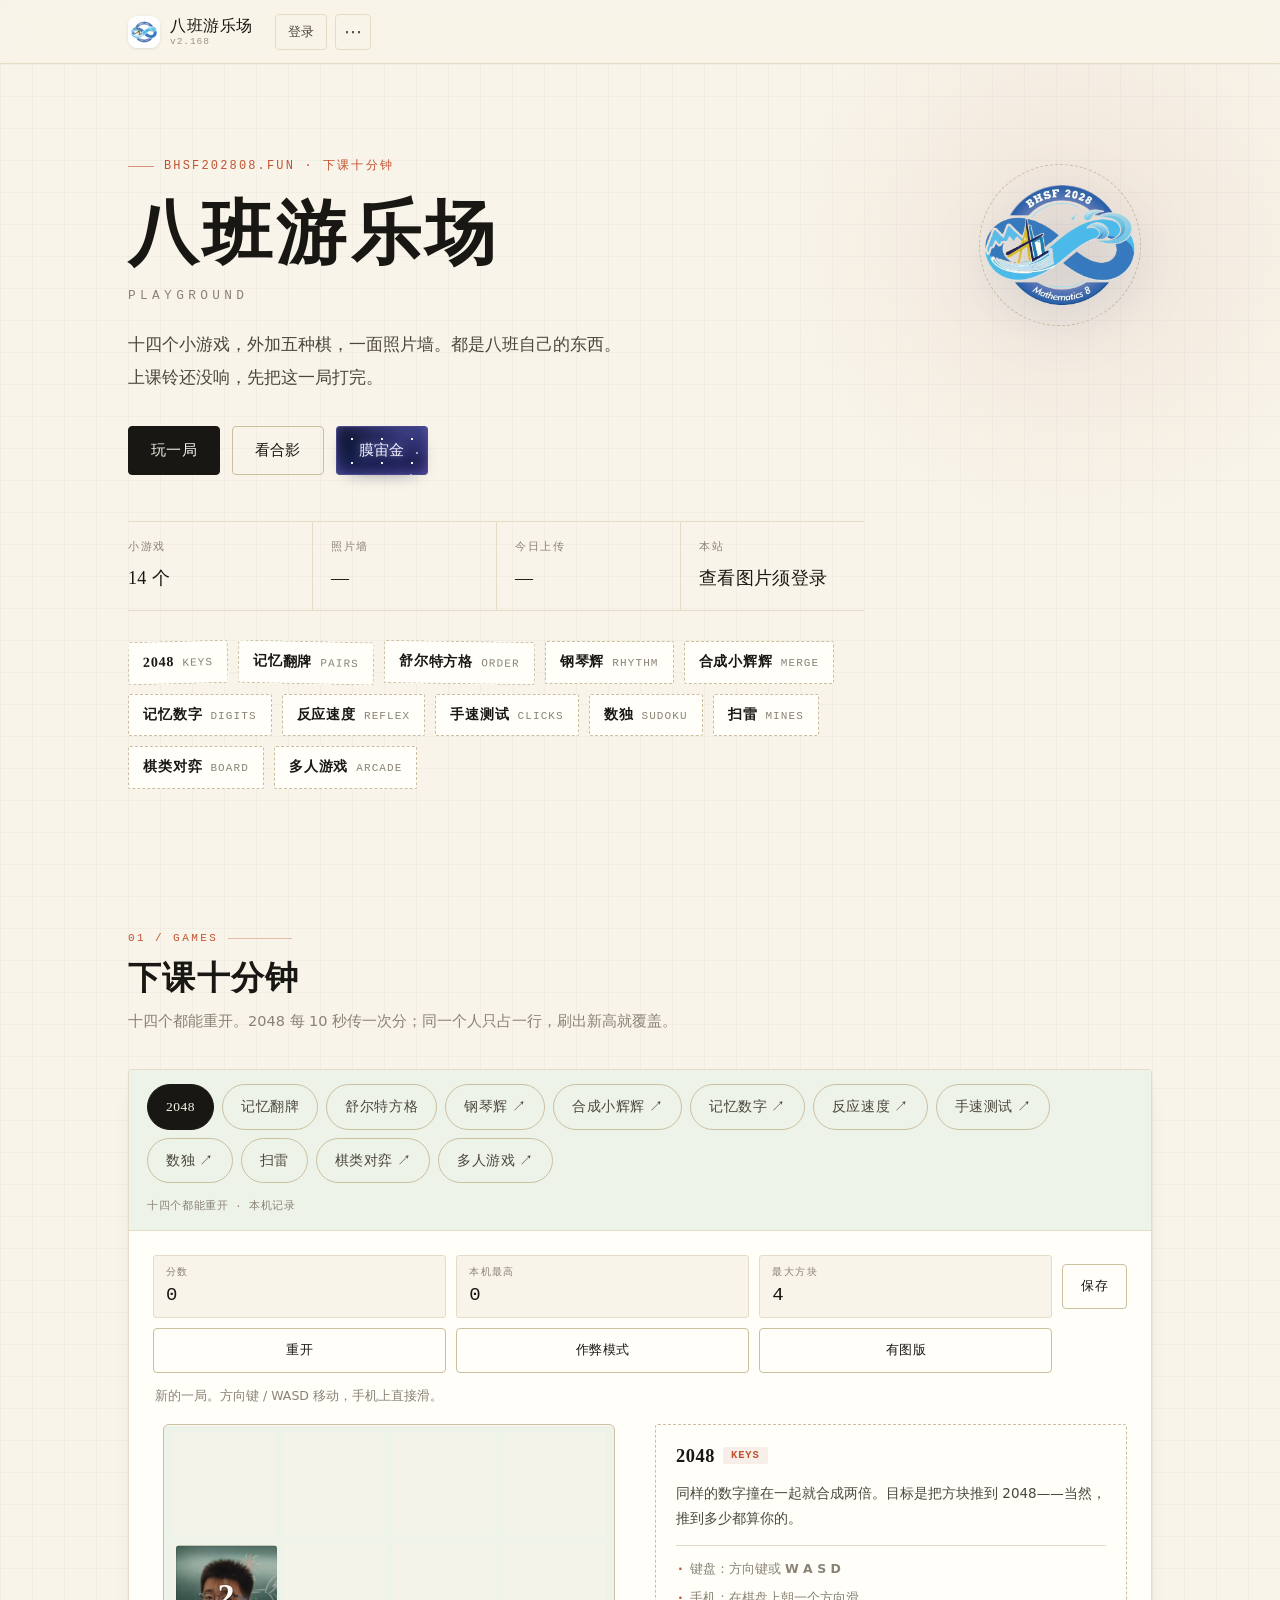
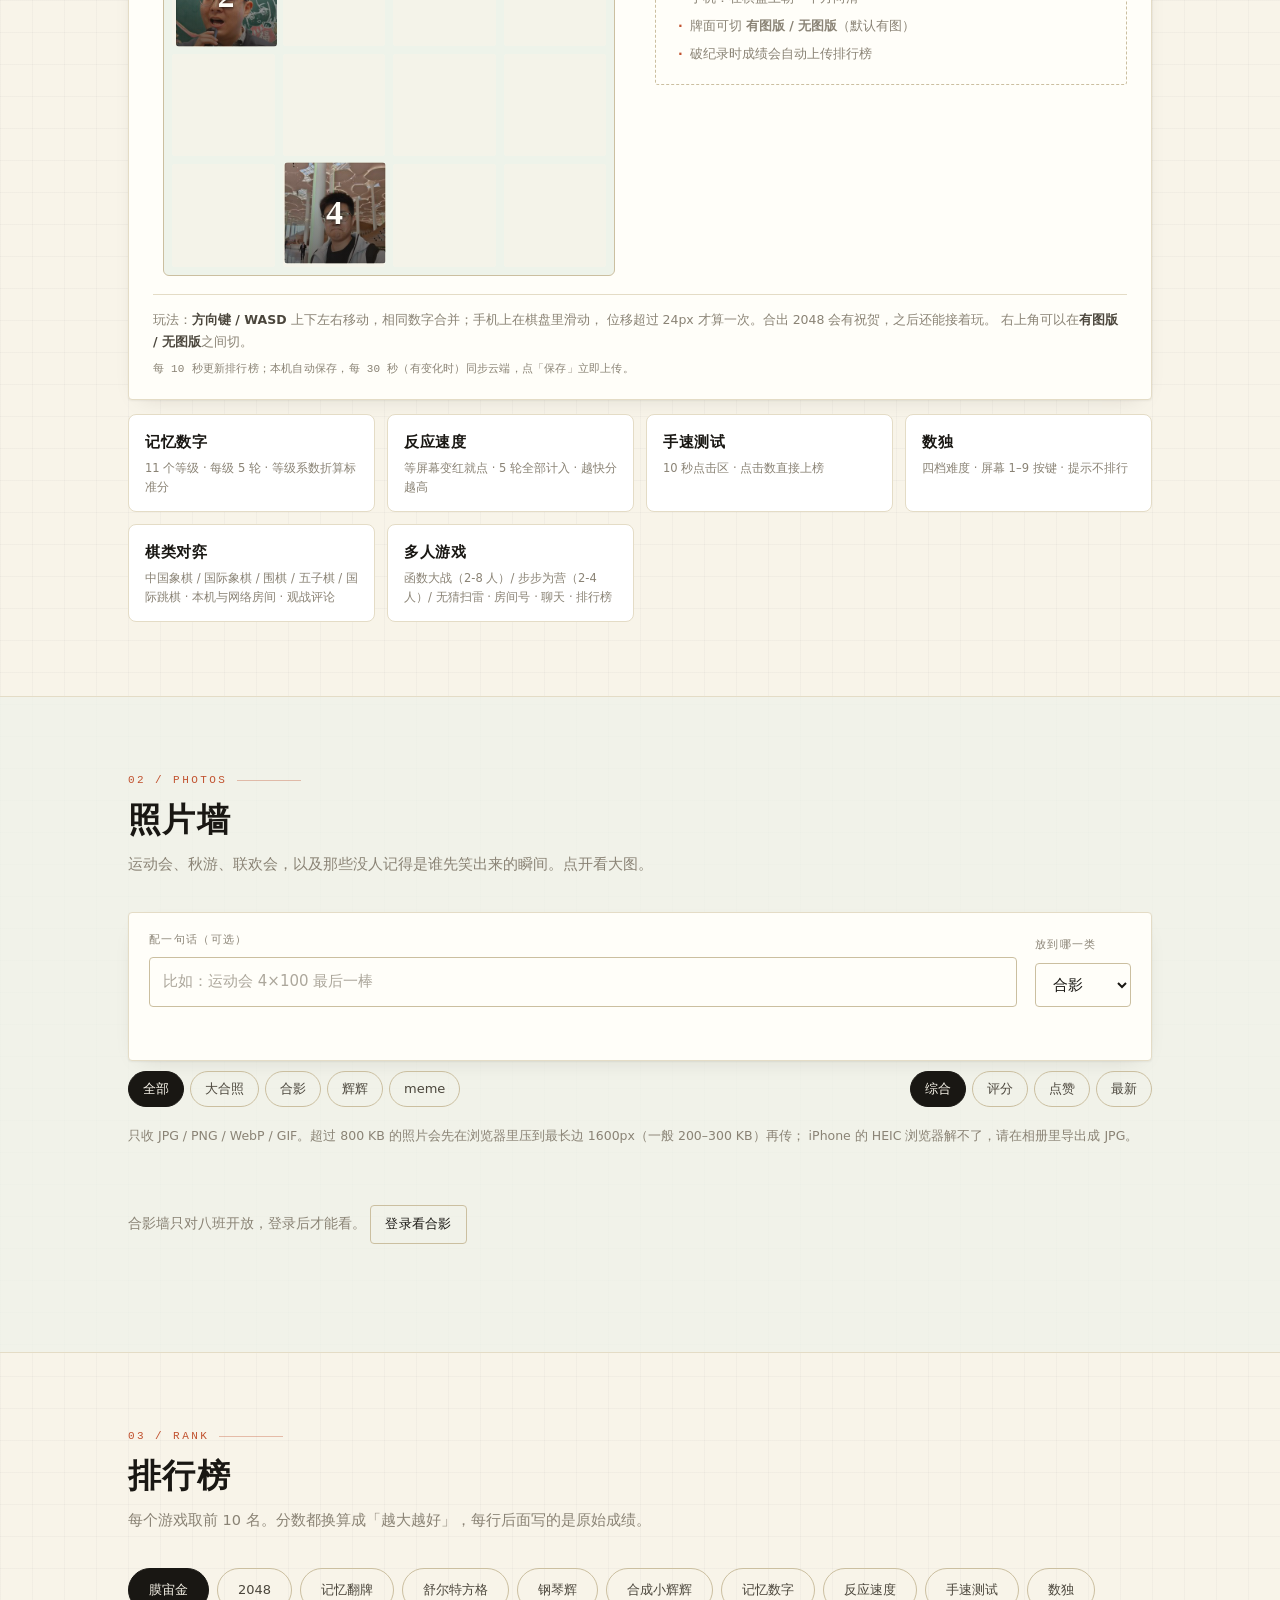
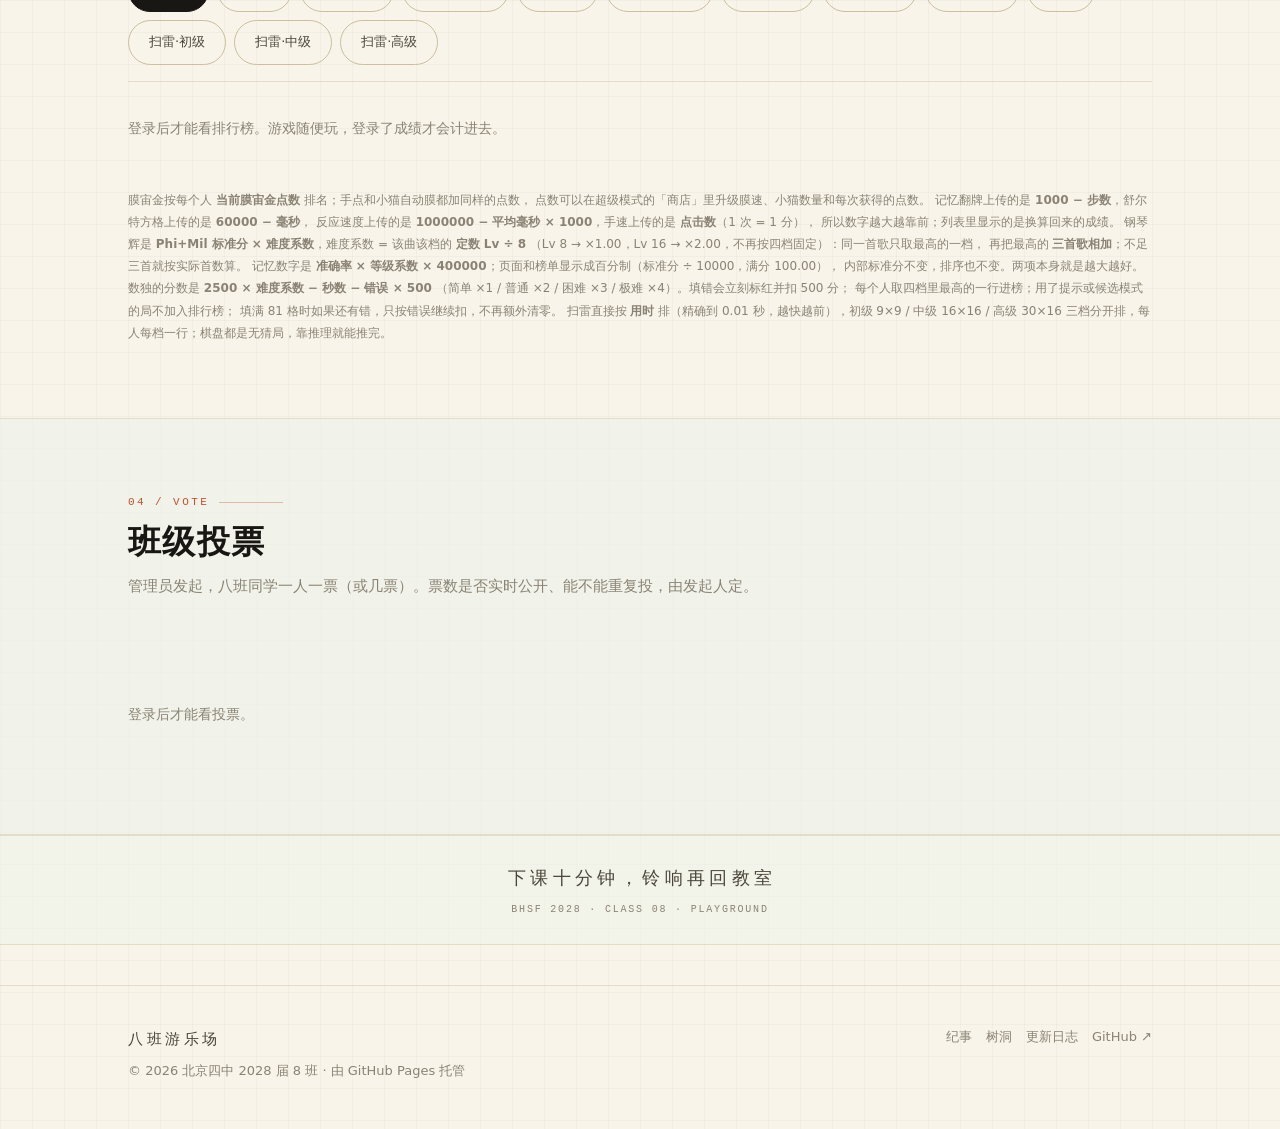
==== index.html @ b0b3769e "update: fun 内容更新" ====
<!DOCTYPE html>
<html lang="zh-CN">
<head>
<meta charset="utf-8">
<meta name="viewport" content="width=device-width, initial-scale=1">
<title>八班游乐场 · 北京四中 2028 届 8 班 · bhsf202808.fun</title>
<meta name="description" content="北京四中 2028 届 8 班的游乐场：2048、记忆翻牌、舒尔特方格、钢琴辉、合成小辉辉、记忆数字、反应速度、手速测试、数独，外加中国象棋、国际象棋、围棋、五子棋、国际跳棋五种棋；一面班级照片墙，一个排行榜。">
<link rel="canonical" href="https://bhsf202808.fun/">
<meta name="theme-color" content="#f8f4e9">
<meta name="color-scheme" content="light dark">

<meta property="og:type" content="website">
<meta property="og:site_name" content="八班游乐场">
<meta property="og:title" content="八班游乐场 · 北京四中 2028 届 8 班">
<meta property="og:description" content="十四个小游戏 + 五种棋，一面照片墙。下课十分钟的快乐，以及全班的脸。">
<meta property="og:url" content="https://bhsf202808.fun/">
<meta property="og:locale" content="zh_CN">
<meta name="twitter:card" content="summary">

<link rel="icon" href="assets/favicon.png?v=20261101g136" type="image/png">
<link rel="apple-touch-icon" href="assets/icon.png?v=20261101g136">
<script>
window.B8_BUILD = '20261101g136';
// ?t=<时间戳> 透传到每个资源，绕开 GitHub Pages 缓存
window.B8_T = (function () {
  var m = (location.search || '').match(/[?&]t=([^&]+)/);
  return m ? '&t=' + encodeURIComponent(m[1]) : '';
})();
window.B8_TEST = !!window.B8_T;
document.write('<link rel="stylesheet" href="assets/styles.css?v=20261101g136' + window.B8_T + '">');
</script>
<script src="assets/theme.js?v=20261101g136"></script>
<link rel="stylesheet" href="assets/theme.css?v=20261101g136">
<script>document.documentElement.classList.add('js');</script>
</head>

<body data-site="fun">

<a class="skip-link" href="#main">跳到主要内容</a>

<noscript>
  <p class="build-banner">这个站点的小游戏和照片墙都要靠 JavaScript 跑，请打开 JavaScript 再进来。</p>
</noscript>

<header class="site-header" id="site-header">
  <div class="wrap header-inner">
    <a class="brand" href="#top" aria-label="回到顶部">
      <img class="brand-mark" src="assets/icon.png?v=20261101g136" alt="" width="30" height="30">
      <span class="brand-text">
        <span class="brand-name">八班游乐场</span>
        <span class="brand-ver" id="brand-ver">v1.0</span>
      </span>
    </a>

    <nav class="nav" id="nav" aria-label="主导航">
      <a href="#games">小游戏</a>
      <a href="board.html">棋类对弈</a>
      <a href="arcade.html">多人游戏</a>
      <a href="#photos">照片墙</a>
      <a href="#rank">排行榜</a>
      <a href="#vote">投票</a>
      <a href="//bhsf202808.homes/">纪事 ↗</a>
      <a href="//bhsf202808.site/">树洞 ↗</a>
    </nav>

    <div class="header-tools">
      <span class="mode-tag" id="mode-tag" hidden></span>
            <div class="more-wrap">
        <button class="icon-btn more-btn" id="more-menu-btn" type="button" aria-haspopup="true"
                aria-expanded="false" aria-label="更多">⋯</button>
        <div class="more-menu" id="more-menu" hidden>
          <a href="//bhsf202808.homes/">八班纪事 ↗</a>
          <a href="//bhsf202808.site/">八班树洞 ↗</a>
          <a href="arcade.html">多人游戏</a>
          <button id="theme-btn" type="button">夜间：自动</button>
          <a href="changelog.html">更新日志</a>
          <span class="menu-sep"></span>
        </div>
      </div>
<button class="icon-btn nav-toggle" id="nav-toggle" type="button"
              aria-label="打开菜单" aria-expanded="false" aria-controls="nav">
        <svg viewBox="0 0 24 24" aria-hidden="true"><path d="M4 7h16M4 12h16M4 17h16"/></svg>
      </button>
    </div>
  </div>
</header>

<div class="build-banner" id="build-banner" hidden>
  <span class="build-test">CACHE</span> 缓存绕过模式 · 本次加载不读旧缓存
</div>

<!-- ============================================================
     登录门（auth.js 接管；这里的 DOM 结构与 BUILD-SPEC §6 一致）
     ============================================================ -->

<main id="main">

  <!-- 置顶通知：超管发的「置顶」通知显示在首页最上面（notice-bar.js 自己填） -->
  <div class="notice-top wrap" data-notice="top" hidden></div>

  <!-- ============ 首屏 ============ -->
  <section class="hero" id="top">
    <div class="wrap hero-inner">
      <div class="hero-body">
        <p class="eyebrow">bhsf202808.fun · 下课十分钟</p>
        <h1>八班游乐场</h1>
        <span class="hero-en">Playground</span>

        <p class="lead">
          十四个小游戏，外加五种棋，一面照片墙。都是八班自己的东西。<br>
          上课铃还没响，先把这一局打完。
        </p>

        <div class="hero-actions">
          <a class="btn" href="#games">玩一局</a>
          <a class="btn ghost" href="#photos">看合影</a>
          <span class="hero-break" aria-hidden="true"></span>
          <button class="btn starry" id="mo-open" type="button" aria-expanded="false">膜宙金</button>
          <div class="mo-inline" id="mo-inline" hidden>
            <button class="mo-cat" id="mo-cat-m" type="button" aria-label="点一下膜拜一次"></button>
            <div class="mo-inline-counts">
              <span>全站共已膜 <b id="mo-total-m">—</b></span>
              <span>本机 <b id="mo-local-m">0</b></span>
            </div>
            <div class="mo-inline-actions">
              <button id="mo-super-m" type="button">超级模式</button>
              <button id="mo-shop-m" type="button">商店</button>
            </div>
          </div>
        </div>

        <!-- 普通通知：排在「玩一局」下面、「正在对弈」上面（notice-bar.js 自己填） -->
        <div class="notice-inline" data-notice="inline" hidden></div>

        <div class="hero-live" id="hero-live" hidden>
          <div class="hero-live-head">
            <span class="hero-live-dot" aria-hidden="true"></span>
            <b>正在对局</b>
            <span id="hero-live-count"></span>
            <span class="hero-live-links">
              <a href="board.html">棋室 →</a>
              <a href="arcade.html">多人游戏 →</a>
            </span>
          </div>
          <div class="hero-live-list" id="hero-live-list"></div>
        </div>

        <dl class="stat-strip">
          <div class="stat"><dt>小游戏</dt><dd>14 个</dd></div>
          <div class="stat"><dt>照片墙</dt><dd id="stat-photos">—</dd></div>
          <div class="stat"><dt>今日上传</dt><dd id="stat-today">—</dd></div>
          <div class="stat"><dt>本站</dt><dd>查看图片须登录</dd></div>
        </dl>

        <div class="hero-tickets">
          <a class="ticket" href="#games" data-ticket-game="2048"><b>2048</b><span>KEYS</span></a>
          <a class="ticket" href="#games" data-ticket-game="memory"><b>记忆翻牌</b><span>PAIRS</span></a>
          <a class="ticket" href="#games" data-ticket-game="schulte"><b>舒尔特方格</b><span>ORDER</span></a>
          <a class="ticket" href="piano.html"><b>钢琴辉</b><span>RHYTHM</span></a>
          <a class="ticket" href="suika.html"><b>合成小辉辉</b><span>MERGE</span></a>
          <a class="ticket" href="memorynum.html"><b>记忆数字</b><span>DIGITS</span></a>
          <a class="ticket" href="reaction.html"><b>反应速度</b><span>REFLEX</span></a>
          <a class="ticket" href="clickspeed.html"><b>手速测试</b><span>CLICKS</span></a>
          <a class="ticket" href="sudoku.html"><b>数独</b><span>SUDOKU</span></a>
    <a class="ticket" href="#games" data-ticket-game="mines"><b>扫雷</b><span>MINES</span></a>
          <a class="ticket" href="board.html"><b>棋类对弈</b><span>BOARD</span></a>
          <a class="ticket" href="arcade.html"><b>多人游戏</b><span>ARCADE</span></a>
        </div>
      </div>

      <div class="hero-play" id="mo-play">
        <div class="mo-badge">
          <span class="play-ring" aria-hidden="true"></span>
          <img class="play-logo" id="mo-logo" src="assets/logo.webp?v=20261101g136" alt="八班班徽" width="200" height="160">
          <span class="mo-zj" id="mo-zj">宙金</span>
        </div>
        <div class="mo-cat-wrap" id="mo-cat-wrap" hidden>
          <button class="mo-cat" id="mo-cat" type="button" aria-label="点一下膜拜一次"></button>
          <div class="mo-counts">
            <p>全站共已膜<b id="mo-total">—</b></p>
            <p>本机<b id="mo-local">0</b></p>
          </div>
          <button class="mo-super" id="mo-super" type="button">超级模式</button>
        </div>
      </div>
    </div>
  </section>

  <!-- ============ 01 小游戏 ============ -->
  <section class="section" id="games">
    <div class="wrap">
      <header class="sec-head reveal">
        <span class="sec-idx">01 / GAMES</span>
        <h2>下课十分钟</h2>
        <p class="sec-sub">十四个都能重开。2048 每 10 秒传一次分；同一个人只占一行，刷出新高就覆盖。</p>
      </header>

      <div class="game-card card">
        <div class="game-head">
          <div class="game-tabs chip-row" role="group" aria-label="选择游戏">
            <button class="chip game-tab" type="button" data-game="2048"
                    aria-pressed="true" aria-controls="game-panel-2048">2048</button>
            <button class="chip game-tab" type="button" data-game="memory"
                    aria-pressed="false" aria-controls="game-panel-memory">记忆翻牌</button>
            <button class="chip game-tab" type="button" data-game="schulte"
                    aria-pressed="false" aria-controls="game-panel-schulte">舒尔特方格</button>
            <a class="chip game-tab game-tab-link" href="piano.html">钢琴辉 ↗</a>
            <a class="chip game-tab game-tab-link" href="suika.html">合成小辉辉 ↗</a>
            <a class="chip game-tab game-tab-link" href="memorynum.html">记忆数字 ↗</a>
            <a class="chip game-tab game-tab-link" href="reaction.html">反应速度 ↗</a>
            <a class="chip game-tab game-tab-link" href="clickspeed.html">手速测试 ↗</a>
            <a class="chip game-tab game-tab-link" href="sudoku.html">数独 ↗</a>
            <button class="chip game-tab" type="button" data-game="mines"
                    aria-pressed="false" aria-controls="game-panel-mines">扫雷</button>
            <a class="chip game-tab game-tab-link" href="board.html">棋类对弈 ↗</a>
            <a class="chip game-tab game-tab-link" href="arcade.html">多人游戏 ↗</a>
          </div>
          <p class="game-head-note">十四个都能重开 · 本机记录</p>
        </div>

        <div class="game-body">

          <!-- ---------- 2048 ---------- -->
          <section class="game-panel" id="game-panel-2048" data-game="2048" aria-label="2048">
            <div class="game-hud">
              <div class="game-stat">
                <span class="gs-label">分数</span>
                <span class="gs-val" id="g2048-score">0</span>
              </div>
              <div class="game-stat">
                <span class="gs-label">本机最高</span>
                <span class="gs-val" id="g2048-best">0</span>
              </div>
              <div class="game-stat">
                <span class="gs-label">最大方块</span>
                <span class="gs-val" id="g2048-max">2</span>
              </div>
              <button class="btn ghost sm" id="g2048-save" type="button">保存</button>
              <button class="btn ghost sm" id="g2048-restart" type="button">重开</button>
              <button class="btn ghost sm" id="g2048-cheat-toggle" type="button" aria-pressed="false">作弊模式</button>
              <button class="btn ghost sm" id="g2048-mode" type="button" aria-pressed="true" title="切换成无图版">有图版</button>
              <div class="gs-state" id="g2048-state" role="status" aria-live="polite">新的一局。点一下棋盘，用方向键或 WASD 开始。</div>
            </div>

            <div class="b2048-cheat" id="g2048-cheat" hidden>
              <p class="cheat-tip">
                作弊模式：<b>点格子选中</b>，用 <b>× 2 / ÷ 2</b> 把数字翻倍或减半，
                <b>不计入排行榜</b>。
              </p>
              <div class="cheat-row">
                <div class="cheat-step" role="group" aria-label="调整选中格子的数字">
                  <button class="btn ghost sm" id="g2048-cheat-half" type="button" disabled aria-label="除以二">÷ 2</button>
                  <span class="cheat-step-val" id="g2048-cheat-val" aria-live="polite">—</span>
                  <button class="btn ghost sm" id="g2048-cheat-double" type="button" disabled aria-label="乘以二">× 2</button>
                </div>
                <button class="btn ghost sm" id="g2048-cheat-swap" type="button" disabled>交换两格</button>
                <button class="btn ghost sm" id="g2048-cheat-clear" type="button" disabled>清空这格</button>
              </div>
            </div>

            <div class="game-stage">
              <div class="game-board">
                <div class="b2048" id="g2048-board" tabindex="0" role="group"
                     aria-label="2048 棋盘 4 乘 4。点一下棋盘，用方向键或 WASD 移动；手机直接在棋盘上滑动。">
                  <div class="b2048-grid" id="g2048-grid" aria-hidden="true"></div>
                  <div class="b2048-tiles" id="g2048-tiles-layer"></div>
                </div>
              </div>

              <aside class="game-side">
                <h3>2048 <span class="tag">KEYS</span></h3>
                <p class="game-desc">
                  同样的数字撞在一起就合成两倍。目标是把方块推到 2048——当然，推到多少都算你的。
                </p>
                <ul class="game-facts">
                  <li>键盘：方向键或 <b>W A S D</b></li>
                  <li>手机：在棋盘上朝一个方向滑</li>
                  <li>牌面可切 <b>有图版 / 无图版</b>（默认有图）</li>
                  <li>破纪录时成绩会自动上传排行榜</li>
                </ul>
              </aside>
            </div>

            <p class="game-hint">
              玩法：<b>方向键 / WASD</b> 上下左右移动，相同数字合并；手机上在棋盘里滑动，
              位移超过 24px 才算一次。合出 2048 会有祝贺，之后还能接着玩。
              右上角可以在<b>有图版 / 无图版</b>之间切。
            </p>
            <p class="game-note" id="g2048-note"></p>
          </section>

          <!-- ---------- 扫雷（无猜） ---------- -->
          <section class="game-panel" id="game-panel-mines" data-game="mines" aria-label="扫雷" hidden>
            <div class="game-hud">
              <div class="game-stat">
                <span class="gs-label">难度</span>
                <span class="gs-val" id="gmines-level">初级</span>
              </div>
              <div class="game-stat">
                <span class="gs-label">计分</span>
                <span class="gs-val" id="gmines-score">—</span>
              </div>
              <span class="game-hint" id="gmines-note">无猜棋盘 · 逻辑可解</span>
            </div>
            <div class="mines-home" id="mines-stage"></div>
            <p class="game-hint">
              左键翻开、右键循环标记（旗 / 问号）；双击数字格或左右键一起按 = 和弦。
              每局棋盘都经过求解器校验，<b>没有需要猜的地方</b>；第一下的九宫格一定没有雷。
              得分 = 难度系数 × 基础分 − 用时秒数。
            </p>
          </section>

          <!-- ---------- 记忆翻牌 ---------- -->
          <section class="game-panel" id="game-panel-memory" data-game="memory" aria-label="记忆翻牌" hidden>
            <div class="game-hud">
              <div class="game-stat">
                <span class="gs-label">步数</span>
                <span class="gs-val" id="gmemory-steps">0</span>
              </div>
              <div class="game-stat">
                <span class="gs-label">用时</span>
                <span class="gs-val" id="gmemory-time">0:00</span>
              </div>
              <div class="game-stat">
                <span class="gs-label">最少步数</span>
                <span class="gs-val" id="gmemory-best">—</span>
              </div>
              <div class="game-hud-actions">
                <button class="btn ghost sm" id="gmemory-mode" type="button"
                        aria-pressed="true" title="切换成文字版">图片版</button>
                <button class="btn ghost sm" id="gmemory-restart" type="button">重开</button>
              </div>
              <div class="gs-state" id="gmemory-state" role="status" aria-live="polite">翻开两张牌，找同一个人。</div>
            </div>

            <div class="game-stage">
              <div class="game-board">
                <div class="mem-grid" id="gmemory-grid" aria-label="记忆翻牌 16 张"></div>
              </div>

              <aside class="game-side">
                <h3>记忆翻牌 <span class="tag jade">PAIRS</span></h3>
                <p class="game-desc">
                  默认是八张辉辉：一次翻两张，找同一个人。切到文字版就是八班的字——八、四、届、班、课、考、球、歌。
                </p>
                <ul class="game-facts">
                  <li>图片版 / 文字版随时切换，切换会重开一局</li>
                  <li>步数按「翻一对」算，越少越好</li>
                  <li>计时从翻第一张牌开始</li>
                  <li>上榜分数 = 1000 − 步数</li>
                </ul>
              </aside>
            </div>

            <p class="game-hint">
              玩法：点一张牌翻开，再点一张。一样的就留在桌上，不一样会翻回去。
              右上角可以在<b>图片版 / 文字版</b>之间切；<b>步数越少越好</b>，用时只用来参考，不进排行榜。
            </p>
            <p class="game-note" id="gmemory-note"></p>
          </section>

          <!-- ---------- 舒尔特方格 ---------- -->
          <section class="game-panel" id="game-panel-schulte" data-game="schulte" aria-label="舒尔特方格" hidden>
            <div class="game-hud">
              <div class="game-stat">
                <span class="gs-label">用时</span>
                <span class="gs-val" id="gschulte-time">0.000 s</span>
              </div>
              <div class="game-stat">
                <span class="gs-label">本机最佳</span>
                <span class="gs-val" id="gschulte-best">—</span>
              </div>
              <div class="game-stat">
                <span class="gs-label">进度</span>
                <span class="gs-val" id="gschulte-progress">0 / 25</span>
              </div>
              <button class="btn ghost sm" id="gschulte-restart" type="button">重开</button>
              <div class="gs-state" id="gschulte-state" role="status" aria-live="polite">点「开始」，数字出现时计时立刻走。</div>
            </div>

            <div class="game-stage">
              <div class="game-board schulte-board">
                <div class="schulte is-waiting" id="gschulte-grid" aria-label="舒尔特方格 5 乘 5"></div>
                <div class="schulte-start" id="gschulte-start-wrap">
                  <button class="btn-main" id="gschulte-start" type="button">开始</button>
                  <span>数字出现的同时开始计时</span>
                </div>
              </div>

              <aside class="game-side">
                <h3>舒尔特方格 <span class="tag">ORDER</span></h3>
                <p class="game-desc">
                  25 个数字打乱摆进 5×5 的格子。眼睛扫过去，手跟上，从 1 一路点到 25。
                </p>
                <ul class="game-facts">
                  <li><b>点错一次 +1 秒</b>，同时闪一下红</li>
                  <li>计时精确到毫秒</li>
                  <li>上榜分数 = 60000 − 毫秒</li>
                </ul>
              </aside>
            </div>

            <p class="game-hint">
              玩法：按 <b>1 → 25</b> 的顺序点数字。点错会红一下并 <b>+1 秒</b>，不用重来；点完 25 个停表。
              手机上把手指放在格子中间，别贴着屏幕边缘。
            </p>
            <p class="game-note" id="gschulte-note"></p>
          </section>
        </div>
      </div>

      <div class="game-more">
        <a class="game-more-card" href="memorynum.html">
          <b>记忆数字</b>
          <span>11 个等级 · 每级 5 轮 · 等级系数折算标准分</span>
        </a>
        <a class="game-more-card" href="reaction.html">
          <b>反应速度</b>
          <span>等屏幕变红就点 · 5 轮全部计入 · 越快分越高</span>
        </a>
        <a class="game-more-card" href="clickspeed.html">
          <b>手速测试</b>
          <span>10 秒点击区 · 点击数直接上榜</span>
        </a>
        <a class="game-more-card" href="sudoku.html">
          <b>数独</b>
          <span>四档难度 · 屏幕 1–9 按键 · 提示不排行</span>
        </a>
        <a class="game-more-card" href="board.html">
          <b>棋类对弈</b>
          <span>中国象棋 / 国际象棋 / 围棋 / 五子棋 / 国际跳棋 · 本机与网络房间 · 观战评论</span>
        </a>
        <a class="game-more-card" href="arcade.html">
          <b>多人游戏</b>
          <span>函数大战（2-8 人）/ 步步为营（2-4 人）/ 无猜扫雷 · 房间号 · 聊天 · 排行榜</span>
        </a>
      </div>

      <p class="db-note" id="games-note" hidden></p>
    </div>
  </section>

  <!-- ============ 02 合影墙 ============ -->
  <section class="section section-alt" id="photos">
    <div class="wrap">
      <header class="sec-head reveal">
        <span class="sec-idx">02 / PHOTOS</span>
        <h2>照片墙</h2>
        <p class="sec-sub">运动会、秋游、联欢会，以及那些没人记得是谁先笑出来的瞬间。点开看大图。</p>
      </header>

      <div class="photo-tools">
        <div class="field">
          <label for="photo-caption">配一句话（可选）</label>
          <input class="input" id="photo-caption" maxlength="60"
                 placeholder="比如：运动会 4×100 最后一棒">
        </div>
        <div class="field">
          <label for="photo-cat">放到哪一类</label>
          <select class="input" id="photo-cat">
            <option value="大合照">大合照</option>
            <option value="合影" selected>合影</option>
            <option value="辉辉">辉辉</option>
            <option value="meme">meme</option>
          </select>
        </div>
        <div class="photo-tools-side">
          <label class="btn" id="photo-pick" for="photo-file" tabindex="0" role="button">上传照片</label>
          <input class="file-hidden" id="photo-file" type="file"
                 accept="image/jpeg,image/png,image/webp,image/gif" multiple>
          <span class="form-status" id="photo-status" role="status"></span>
        </div>
      </div>

      <div class="photo-filter">
        <div class="chip-row" id="photo-cats" role="group" aria-label="按分类看照片">
          <button class="chip" type="button" data-cat="" aria-pressed="true">全部</button>
          <button class="chip" type="button" data-cat="大合照" aria-pressed="false">大合照</button>
          <button class="chip" type="button" data-cat="合影" aria-pressed="false">合影</button>
          <button class="chip" type="button" data-cat="辉辉" aria-pressed="false">辉辉</button>
          <button class="chip" type="button" data-cat="meme" aria-pressed="false">meme</button>
        </div>
        <div class="chip-row" id="photo-sorts" role="group" aria-label="排序方式">
          <button class="chip" type="button" data-sort="best" aria-pressed="true">综合</button>
          <button class="chip" type="button" data-sort="stars" aria-pressed="false">评分</button>
          <button class="chip" type="button" data-sort="likes" aria-pressed="false">点赞</button>
          <button class="chip" type="button" data-sort="new" aria-pressed="false">最新</button>
        </div>
      </div>
      <p class="form-note photo-note">
        只收 JPG / PNG / WebP / GIF。超过 800 KB 的照片会先在浏览器里压到最长边 1600px（一般 200–300 KB）再传；
        iPhone 的 HEIC 浏览器解不了，请在相册里导出成 JPG。
      </p>

            <div class="photo-grid" id="photo-grid" aria-live="polite"></div>
      <button class="btn ghost sm photo-more" type="button" id="photo-more" hidden>展开全部</button>
      <p class="photo-empty" id="photo-empty" hidden>还没有照片。传第一张，把今天留下来。</p>
      <p class="db-note" id="photos-note" hidden></p>
    </div>
  </section>

  <!-- ============ 03 排行榜 ============ -->
  <section class="section" id="rank">
    <div class="wrap">
      <header class="sec-head reveal">
        <span class="sec-idx">03 / RANK</span>
        <h2>排行榜</h2>
        <p class="sec-sub">每个游戏取前 10 名。分数都换算成「越大越好」，每行后面写的是原始成绩。</p>
      </header>

      <div class="rank-toolbar">
        <div class="chip-row rank-tabs" role="group" aria-label="选择排行榜">
          <button class="chip rank-tab" type="button" data-rank="worship" aria-pressed="true">膜宙金</button>
          <button class="chip rank-tab" type="button" data-rank="2048" aria-pressed="false">2048</button>
          <button class="chip rank-tab" type="button" data-rank="memory" aria-pressed="false">记忆翻牌</button>
          <button class="chip rank-tab" type="button" data-rank="schulte" aria-pressed="false">舒尔特方格</button>
          <button class="chip rank-tab" type="button" data-rank="piano" aria-pressed="false">钢琴辉</button>
          <button class="chip rank-tab" type="button" data-rank="suika" aria-pressed="false">合成小辉辉</button>
          <button class="chip rank-tab" type="button" data-rank="memnum" aria-pressed="false">记忆数字</button>
          <button class="chip rank-tab" type="button" data-rank="reflex" aria-pressed="false">反应速度</button>
          <button class="chip rank-tab" type="button" data-rank="clickspeed" aria-pressed="false">手速测试</button>
          <button class="chip rank-tab" type="button" data-rank="sudoku" aria-pressed="false">数独</button>
          <button class="chip rank-tab" type="button" data-rank="mines:easy" aria-pressed="false">扫雷·初级</button>
          <button class="chip rank-tab" type="button" data-rank="mines:medium" aria-pressed="false">扫雷·中级</button>
          <button class="chip rank-tab" type="button" data-rank="mines:hard" aria-pressed="false">扫雷·高级</button>
        </div>
        <span class="tag plain" id="rank-sample-tag" hidden>示例</span>
      </div>

      <ol class="rank-list" id="rank-list" aria-live="polite"></ol>
      <p class="rank-empty" id="rank-empty" hidden>这一栏还没有人上榜，去玩一局把名字留在这里。</p>
      <p class="rank-note">
        膜宙金按每个人 <b>当前膜宙金点数</b> 排名；手点和小猫自动膜都加同样的点数，
        点数可以在超级模式的「商店」里升级膜速、小猫数量和每次获得的点数。
        记忆翻牌上传的是 <b>1000 − 步数</b>，舒尔特方格上传的是 <b>60000 − 毫秒</b>，
        反应速度上传的是 <b>1000000 − 平均毫秒 × 1000</b>，手速上传的是 <b>点击数</b>（1 次 = 1 分），
        所以数字越大越靠前；列表里显示的是换算回来的成绩。
        钢琴辉是 <b>Phi+Mil 标准分 × 难度系数</b>，难度系数 = 该曲该档的 <b>定数 Lv ÷ 8</b>
        （Lv 8 → ×1.00，Lv 16 → ×2.00，不再按四档固定）：同一首歌只取最高的一档，
        再把最高的 <b>三首歌相加</b>；不足三首就按实际首数算。
        记忆数字是 <b>准确率 × 等级系数 × 400000</b>；页面和榜单显示成百分制（标准分 ÷ 10000，满分 100.00），
        内部标准分不变，排序也不变。两项本身就是越大越好。
        数独的分数是 <b>2500 × 难度系数 − 秒数 − 错误 × 500</b>
        （简单 ×1 / 普通 ×2 / 困难 ×3 / 极难 ×4）。填错会立刻标红并扣 500 分；
        每个人取四档里最高的一行进榜；用了提示或候选模式的局不加入排行榜；
        填满 81 格时如果还有错，只按错误继续扣，不再额外清零。
        扫雷直接按 <b>用时</b> 排（精确到 0.01 秒，越快越前），初级 9×9 / 中级 16×16 / 高级 30×16
        三档分开排，每人每档一行；棋盘都是无猜局，靠推理就能推完。
      </p>
      <p class="db-note" id="rank-db" hidden></p>
    </div>
  </section>

  <!-- ============ 04 投票 ============ -->
  <section class="section section-alt" id="vote">
    <div class="wrap">
      <header class="sec-head reveal">
        <span class="sec-idx">04 / VOTE</span>
        <h2>班级投票</h2>
        <p class="sec-sub">管理员发起，八班同学一人一票（或几票）。票数是否实时公开、能不能重复投，由发起人定。</p>
      </header>

      <div class="vote-toolbar">
        <p class="form-status" id="vote-status" role="status"></p>
        <button class="btn ghost sm" id="vote-create" type="button" hidden>创建投票</button>
      </div>

      <div class="poll-list" id="poll-list"></div>
      <p class="rank-empty" id="poll-empty" hidden>登录后才能看投票。</p>
    </div>
  </section>

  <section class="fun-strip">
    <div class="wrap">
      <p>下课十分钟，铃响再回教室</p>
      <span>BHSF 2028 · CLASS 08 · PLAYGROUND</span>
    </div>
  </section>

</main>

<div class="poll-modal" id="poll-create-modal" hidden>
  <div class="poll-card" role="dialog" aria-modal="true" aria-labelledby="poll-create-title">
    <div class="poll-card-head">
      <h3 id="poll-create-title">创建投票</h3>
      <button class="poll-close" id="poll-create-close" type="button" aria-label="关闭">×</button>
    </div>
    <label class="poll-field">主题
      <input class="input" id="poll-title" maxlength="60" placeholder="比如：运动会最想加的项目">
    </label>
    <label class="poll-field">描述
      <textarea class="input poll-textarea" id="poll-desc" maxlength="300" placeholder="可选，写清楚投票规则"></textarea>
    </label>
    <div class="poll-grid2">
      <label class="poll-field">候选人范围
        <select class="input" id="poll-scope">
          <option value="all">全部同学</option>
          <option value="boys">男生</option>
          <option value="custom" hidden>自定义（超级管理员选人）</option>
        </select>
      </label>
      <label class="poll-field">每人可投
        <input class="input" id="poll-max" type="number" min="1" max="20" value="1">
      </label>
    </div>
    <div class="poll-people" id="poll-people" hidden>
      <p>选候选人（只给超级管理员看）</p>
      <div class="poll-people-grid" id="poll-people-grid"></div>
    </div>
    <label class="poll-check"><input id="poll-repeat" type="checkbox"> 允许重复投同一个人</label>
    <label class="poll-check"><input id="poll-live" type="checkbox" checked> 实时公布票数</label>
    <label class="poll-field">截止时间（可不填）
      <input class="input" id="poll-deadline" type="datetime-local">
    </label>
    <p class="form-status" id="poll-form-status" role="status"></p>
    <div class="poll-card-actions">
      <button class="btn ghost sm" id="poll-create-cancel" type="button">取消</button>
      <button class="btn sm" id="poll-create-submit" type="button">发起投票</button>
    </div>
  </div>
</div>

<div class="poll-modal" id="poll-ballots-modal" hidden>
  <div class="poll-card" role="dialog" aria-modal="true" aria-labelledby="poll-ballots-title">
    <div class="poll-card-head">
      <h3 id="poll-ballots-title">投票明细（仅超管）</h3>
      <button class="poll-close" id="poll-ballots-close" type="button" aria-label="关闭">×</button>
    </div>
    <div class="poll-ballots-list" id="poll-ballots-list"></div>
  </div>
</div>

<div class="mo-super-layer" id="mo-super-layer" hidden>
  <div class="mo-super-cats" id="mo-super-cats" aria-hidden="true"></div>
  <div class="mo-super-word" id="mo-super-word">宙金</div>
  <div class="mo-super-counts">
    <span>全站共已膜 <b id="mo-super-total">—</b></span>
    <span>本机 <b id="mo-super-local">0</b></span>
  </div>
  <p class="mo-super-speed" id="mo-super-speed">当前速度 —</p>
  <button class="mo-super-core" id="mo-super-core" type="button" aria-label="点一下膜拜一次"></button>
  <button class="mo-shop-btn" id="mo-shop-btn" type="button">商店</button>
  <button class="mo-super-exit" id="mo-super-exit" type="button">退出</button>
</div>
<div class="mo-plus-layer" id="mo-plus-layer" aria-hidden="true"></div>

<div class="mo-shop" id="mo-shop" hidden>
  <div class="mo-shop-card" role="dialog" aria-modal="true" aria-labelledby="mo-shop-title">
    <div class="mo-shop-head">
      <h3 id="mo-shop-title">膜宙金商店</h3>
      <button class="mo-shop-close" id="mo-shop-close" type="button" aria-label="关闭商店">×</button>
    </div>
    <p class="mo-shop-points">当前膜宙金 <b id="mo-shop-points">0</b>
      <button class="mo-shop-sync" id="mo-shop-sync" type="button">同步</button>
    </p>
    <p class="mo-shop-rate" id="mo-shop-rate">当前膜速：—</p>
    <div class="mo-shop-list">
      <button class="mo-shop-item" type="button" data-buy="speed">
        <span class="msi-name">升级膜速</span>
        <span class="msi-desc" id="shop-speed-desc">每轮 −0.1s</span>
        <span class="msi-cost" id="shop-speed-cost">200 点</span>
      </button>
      <button class="mo-shop-item" type="button" data-buy="cat">
        <span class="msi-name">多买一只猫</span>
        <span class="msi-desc" id="shop-cat-desc">小猫自动帮你膜</span>
        <span class="msi-cost" id="shop-cat-cost">1000 点</span>
      </button>
      <button class="mo-shop-item" type="button" data-buy="point">
        <span class="msi-name">每次膜的点数</span>
        <span class="msi-desc" id="shop-point-desc">每级 +2 点 / 次</span>
        <span class="msi-cost" id="shop-point-cost">10 点</span>
      </button>
    </div>
    <p class="mo-shop-note" id="mo-shop-note"></p>
  </div>
</div>

<footer class="site-footer">
  <div class="wrap footer-inner">
    <div>
      <p class="footer-motto">八班游乐场</p>
      <p style="margin-top:8px">© <span id="year">2026</span> 北京四中 2028 届 8 班 · 由 GitHub Pages 托管</p>
    </div>
    <nav class="footer-links" aria-label="站外链接">
      <a href="//bhsf202808.homes/">纪事</a>
      <a href="//bhsf202808.site/">树洞</a>
      <a href="changelog.html">更新日志</a>
      <a href="https://github.com/aabb16380" target="_blank">GitHub ↗</a>
    </nav>
  </div>
</footer>

<script>
(function () {
  var T = window.B8_T || '';
  var V = '?v=20261101g136' + T;
  var list = [
    ['assets/site-config.js', 0],
    ['assets/main.js', 1],
    ['assets/sb.js', 1],
    ['assets/auth.js', 1],
    ['assets/notice-bar.js', 1],
    ['assets/games/2048.js', 1],
    ['assets/photos.js', 1],
    ['assets/worship.js', 1],
    ['assets/vote.js', 1],
    ['assets/board-live.js', 1],
    ['assets/games/arcade-mines.js', 1],
    ['assets/games/mines-home.js', 1]
  ];
  for (var i = 0; i < list.length; i++) {
    document.write('<script src="' + list[i][0] + V + '"' + (list[i][1] ? ' defer' : '') + '><\/script>');
  }
})();
</script>
<script>
/* 照片墙图片本地缓存：同一张图第二次打开不再走 Supabase CDN，省 Cached Egress */
(function () {
  if (!('serviceWorker' in navigator)) return;
  window.addEventListener('load', function () {
    navigator.serviceWorker.register('sw.js?v=20261101g136').catch(function () {});
  });
})();
</script>
</body>
</html>
---- assets/styles.css ----
/* 鐢?_shared/sync.ps1 鐢熸垚锛歜ase.css + assets/site.css锛岃鍕跨洿鎺ユ敼杩欎釜鏂囦欢 */
/* ============================================================
   北京四中 2028 届 8 班 · 三站共用设计系统
   ------------------------------------------------------------
   纸 · 墨 · 印
   这一份是三站共用的骨架（排版 / 版心 / 头尾 / 表单 / 弹层），
   每个站点再叠加自己的一份 site.css。
   零外部依赖：不引任何 CDN 字体、图标或框架。
   ============================================================ */

/* ---------- 0. 变量 ---------- */
:root {
  /* 纸与墨 */
  --paper: #f7f2e8;
  --paper-2: #f1ebdd;
  --card: #fffdf7;
  --ink: #191713;
  --ink-2: #4b463c;
  --ink-3: #8a8375;
  --line: #e2d9c7;
  --line-2: #cfc3ab;

  /* 印泥红 / 青 / 金 */
  --seal: #a33228;
  --seal-2: #c04a3b;
  --seal-soft: rgba(163, 50, 40, 0.08);
  --jade: #2c6a5b;
  --jade-soft: rgba(44, 106, 91, 0.09);
  --gold: #a9873f;

  /* 尺幅 */
  --wrap: 1080px;
  --radius: 4px;
  --radius-lg: 10px;
  --header-h: 64px;

  /* 字体 */
  --serif: "Songti SC", "Noto Serif SC", "Source Han Serif SC", "STSong", SimSun, "Times New Roman", serif;
  --sans: "PingFang SC", "Microsoft YaHei", "Hiragino Sans GB", "Noto Sans SC", system-ui, -apple-system, "Segoe UI", sans-serif;
  --mono: ui-monospace, "SF Mono", Menlo, Consolas, "Liberation Mono", monospace;

  /* 阴影 */
  --shadow-1: 0 1px 2px rgba(25, 23, 19, 0.05), 0 8px 24px -14px rgba(25, 23, 19, 0.18);
  --shadow-2: 0 2px 6px rgba(25, 23, 19, 0.07), 0 20px 44px -20px rgba(25, 23, 19, 0.3);
}

/* 站点主题：由 body[data-site] 覆盖，三站同宗不同色 */
body[data-site="fun"] {
  --paper: #f8f4e9;
  --paper-2: #eef3ea;
  --card: #fffef9;
  --seal: #c1522f;
  --seal-2: #dd6b3f;
  --jade: #2f6f5e;
  --gold: #c08c2c;
  --line: #e4dcc6;
  --line-2: #cbbfa0;
}

body[data-site="site"] {
  --paper: #f4f1ea;
  --paper-2: #eae5da;
  --card: #fffdf8;
  --ink: #1c1b20;
  --ink-2: #474550;
  --ink-3: #86838f;
  --seal: #6b4f9e;
  --seal-2: #8265b6;
  --seal-soft: rgba(107, 79, 158, 0.09);
  --jade: #3a6f7a;
  --line: #ded6d8;
  --line-2: #c8bcc8;
}

/* 树洞站入夜 */
body[data-site="site"][data-mode="night"] {
  --paper: #14141a;
  --paper-2: #101016;
  --card: #1b1b23;
  --ink: #ece9f2;
  --ink-2: #b6b2c2;
  --ink-3: #7d7a8c;
  --seal: #a48bdb;
  --seal-2: #bda6ec;
  --seal-soft: rgba(164, 139, 219, 0.12);
  --jade: #6fa8b3;
  --gold: #c9a86a;
  --line: #2b2b36;
  --line-2: #3b3b49;
  --shadow-1: 0 1px 2px rgba(0, 0, 0, 0.4), 0 10px 30px -16px rgba(0, 0, 0, 0.6);
  --shadow-2: 0 2px 8px rgba(0, 0, 0, 0.45), 0 24px 50px -22px rgba(0, 0, 0, 0.75);
}

/* ---------- 1. 复位 ---------- */
*,
*::before,
*::after { box-sizing: border-box; }

html {
  -webkit-text-size-adjust: 100%;
  scroll-behavior: smooth;
  scroll-padding-top: calc(var(--header-h) + 16px);
}

body {
  margin: 0;
  min-height: 100vh;
  font-family: var(--sans);
  font-size: 16px;
  line-height: 1.75;
  color: var(--ink);
  background-color: var(--paper);
  /* 稿纸格：极淡的 32px 方格 */
  background-image:
    linear-gradient(rgba(25, 23, 19, 0.028) 1px, transparent 1px),
    linear-gradient(90deg, rgba(25, 23, 19, 0.028) 1px, transparent 1px);
  background-size: 100% 32px, 32px 100%;
  -webkit-font-smoothing: antialiased;
  -moz-osx-font-smoothing: grayscale;
  overflow-x: hidden;
}

body[data-site="site"][data-mode="night"] {
  background-image:
    linear-gradient(rgba(255, 255, 255, 0.022) 1px, transparent 1px),
    linear-gradient(90deg, rgba(255, 255, 255, 0.022) 1px, transparent 1px);
}

h1, h2, h3, h4 {
  margin: 0;
  font-family: var(--serif);
  font-weight: 700;
  line-height: 1.24;
  letter-spacing: 0.01em;
}

p { margin: 0; }
ul, ol { margin: 0; padding: 0; list-style: none; }
a { color: inherit; text-decoration: none; }
img { max-width: 100%; display: block; }
button { font: inherit; color: inherit; }
input, textarea, select { font: inherit; color: inherit; }
svg { display: block; }

/* 藏不住的老问题：不能让 grid/flex 盖掉 [hidden] */
[hidden] { display: none !important; }

::selection { background: var(--seal); color: #fff; }

:focus-visible {
  outline: 2px solid var(--seal);
  outline-offset: 2px;
}

/* ---------- 2. 版心 ---------- */
.wrap {
  width: 100%;
  max-width: var(--wrap);
  margin-inline: auto;
  padding-inline: 28px;
}

.mono { font-family: var(--mono); }
.muted { color: var(--ink-3); }
.serif { font-family: var(--serif); }

/* 调试模式的 TEST 标记（由 main.js 注入） */
.build-test {
  display: inline-block;
  padding: 1px 6px;
  margin-left: 6px;
  font-family: var(--mono);
  font-size: 10px;
  letter-spacing: 0.12em;
  color: #fff;
  background: var(--seal);
  border-radius: 2px;
  vertical-align: middle;
}

.build-banner {
  position: sticky;
  top: var(--header-h);
  z-index: 110;
  padding: 6px 16px;
  font-family: var(--mono);
  font-size: 11px;
  letter-spacing: 0.08em;
  text-align: center;
  color: #fff;
  background: var(--seal);
}

.skip-link {
  position: absolute;
  left: -9999px;
  top: 0;
  z-index: 999;
  background: var(--ink);
  color: var(--paper);
  padding: 10px 16px;
}
.skip-link:focus { left: 12px; top: 12px; }

/* ---------- 3. 页头 ---------- */
.site-header {
  position: sticky;
  top: 0;
  z-index: 120;
  height: var(--header-h);
  background: color-mix(in srgb, var(--paper) 84%, transparent);
  backdrop-filter: saturate(140%) blur(10px);
  -webkit-backdrop-filter: saturate(140%) blur(10px);
  border-bottom: 1px solid var(--line);
}

.header-inner {
  height: var(--header-h);
  display: flex;
  align-items: center;
  gap: 18px;
}

.brand {
  display: flex;
  align-items: center;
  gap: 10px;
  min-width: 0;
}

.brand-mark {
  width: 32px;
  height: 32px;
  border-radius: 9px;
  object-fit: contain;
  box-shadow: 0 1px 3px rgba(25, 23, 19, 0.12);
}

/* 没有图标时的印章兜底 */
.brand-seal {
  display: grid;
  place-items: center;
  width: 30px;
  height: 30px;
  border-radius: 3px;
  background: var(--seal);
  color: #fff;
  font-family: var(--serif);
  font-size: 18px;
  line-height: 1;
  transform: rotate(-2deg);
  box-shadow: inset 0 0 0 1px rgba(255, 255, 255, 0.25);
}

.brand-text {
  display: flex;
  align-items: baseline;
  gap: 8px;
  min-width: 0;
}

.brand-name {
  font-family: var(--serif);
  font-size: 15.5px;
  letter-spacing: 0.04em;
  white-space: nowrap;
  overflow: hidden;
  text-overflow: ellipsis;
}

.brand-ver {
  font-family: var(--mono);
  font-size: 10.5px;
  letter-spacing: 0.08em;
  color: var(--ink-3);
  white-space: nowrap;
}

.nav {
  display: flex;
  align-items: center;
  gap: 4px;
  margin-left: auto;
}

.nav a {
  position: relative;
  padding: 8px 12px;
  font-size: 14.5px;
  color: var(--ink-2);
  border-radius: var(--radius);
  white-space: nowrap;
  transition: color 0.18s ease, background 0.18s ease;
}

.nav a::after {
  content: "";
  position: absolute;
  left: 12px;
  right: 12px;
  bottom: 4px;
  height: 1px;
  background: currentColor;
  transform: scaleX(0);
  transform-origin: left;
  transition: transform 0.22s ease;
}

.nav a:hover { color: var(--ink); }
.nav a:hover::after,
.nav a[aria-current="true"]::after { transform: scaleX(1); }
.nav a[aria-current="true"] { color: var(--seal); }

.header-tools {
  display: flex;
  align-items: center;
  gap: 8px;
  margin-left: 4px;
}

.icon-btn {
  display: grid;
  place-items: center;
  width: 36px;
  height: 36px;
  padding: 0;
  background: transparent;
  border: 1px solid var(--line);
  border-radius: var(--radius);
  cursor: pointer;
  color: var(--ink-2);
  transition: border-color 0.18s ease, color 0.18s ease, background 0.18s ease;
}

.icon-btn:hover { border-color: var(--line-2); color: var(--ink); background: var(--card); }
.icon-btn svg { width: 18px; height: 18px; fill: none; stroke: currentColor; stroke-width: 1.6; stroke-linecap: round; }

.nav-toggle { display: none; }

/* ---------- 4. 首屏 ---------- */
.hero {
  position: relative;
  padding: 92px 0 66px;
  overflow: hidden;
}

.hero::before {
  content: "";
  position: absolute;
  inset: -20% -10% auto auto;
  width: 52vmax;
  height: 52vmax;
  background: radial-gradient(circle at 50% 50%, var(--seal-soft), transparent 62%);
  pointer-events: none;
}

.hero-body { position: relative; max-width: 46rem; }

.eyebrow {
  display: flex;
  align-items: center;
  gap: 10px;
  margin-bottom: 18px;
  font-family: var(--mono);
  font-size: 12px;
  letter-spacing: 0.18em;
  text-transform: uppercase;
  color: var(--seal);
}

.eyebrow::before {
  content: "";
  width: 26px;
  height: 1px;
  background: currentColor;
  opacity: 0.6;
}

.hero h1 {
  font-size: clamp(2.5rem, 6.6vw, 4.4rem);
  letter-spacing: 0.06em;
  line-height: 1.08;
  overflow-wrap: anywhere;
}

.hero-en {
  display: block;
  margin-top: 14px;
  font-family: var(--mono);
  font-size: clamp(0.7rem, 1.5vw, 0.8rem);
  font-weight: 400;
  letter-spacing: 0.34em;
  text-transform: uppercase;
  color: var(--ink-3);
}

.lead {
  margin-top: 22px;
  max-width: 38rem;
  font-size: 16.5px;
  line-height: 1.95;
  color: var(--ink-2);
}

.lead em {
  font-style: normal;
  color: var(--ink);
  box-shadow: inset 0 -0.42em 0 var(--seal-soft);
}

.hero-actions {
  display: flex;
  flex-wrap: wrap;
  align-items: center;
  gap: 12px;
  margin-top: 32px;
}

/* 首屏数据条 */
.stat-strip {
  display: grid;
  grid-template-columns: repeat(4, minmax(0, 1fr));
  margin-top: 46px;
  border-top: 1px solid var(--line);
  border-bottom: 1px solid var(--line);
}

.stat {
  padding: 16px 18px;
  border-left: 1px solid var(--line);
}
.stat:first-child { border-left: 0; padding-left: 0; }

.stat dt {
  font-family: var(--mono);
  font-size: 10.5px;
  letter-spacing: 0.16em;
  text-transform: uppercase;
  color: var(--ink-3);
}

.stat dd {
  margin: 6px 0 0;
  font-family: var(--serif);
  font-size: 18px;
  letter-spacing: 0.02em;
  color: var(--ink);
}

/* ---------- 5. 章节 ---------- */
.section { padding: 74px 0; }
.section-alt {
  background: color-mix(in srgb, var(--paper-2) 70%, transparent);
  border-top: 1px solid var(--line);
  border-bottom: 1px solid var(--line);
}

.sec-head {
  display: grid;
  gap: 10px;
  margin-bottom: 34px;
  max-width: 44rem;
}

.sec-idx {
  display: flex;
  align-items: center;
  gap: 10px;
  font-family: var(--mono);
  font-size: 11px;
  letter-spacing: 0.22em;
  color: var(--seal);
}

.sec-idx::after {
  content: "";
  flex: 1;
  max-width: 64px;
  height: 1px;
  background: currentColor;
  opacity: 0.35;
}

.sec-head h2 {
  font-size: clamp(1.55rem, 3.2vw, 2.05rem);
  letter-spacing: 0.04em;
}

.sec-sub {
  font-size: 14.5px;
  line-height: 1.85;
  color: var(--ink-3);
}

.sec-head-row {
  display: flex;
  align-items: flex-end;
  justify-content: space-between;
  gap: 20px;
  flex-wrap: wrap;
}

/* ---------- 6. 按钮与标签 ---------- */
.btn {
  display: inline-flex;
  align-items: center;
  justify-content: center;
  gap: 8px;
  padding: 11px 22px;
  font-size: 14.5px;
  font-family: var(--sans);
  letter-spacing: 0.02em;
  border: 1px solid var(--ink);
  border-radius: var(--radius);
  background: var(--ink);
  color: var(--paper);
  cursor: pointer;
  transition: transform 0.16s ease, background 0.18s ease, border-color 0.18s ease, color 0.18s ease;
}

.btn:hover { background: var(--seal); border-color: var(--seal); transform: translateY(-1px); }
.btn:active { transform: translateY(0); }
.btn[disabled] { opacity: 0.45; cursor: not-allowed; transform: none; }

.btn.ghost {
  background: transparent;
  color: var(--ink);
  border-color: var(--line-2);
}
.btn.ghost:hover { background: var(--card); border-color: var(--ink); color: var(--ink); }

.btn.seal {
  background: var(--seal);
  border-color: var(--seal);
  color: #fff;
}
.btn.seal:hover { background: var(--seal-2); border-color: var(--seal-2); }

.btn.sm { padding: 7px 14px; font-size: 13px; }

.link-arrow {
  display: inline-flex;
  align-items: center;
  gap: 6px;
  font-size: 14px;
  color: var(--seal);
}
.link-arrow::after { content: "→"; transition: transform 0.2s ease; }
.link-arrow:hover::after { transform: translateX(3px); }

.chip-row {
  display: flex;
  flex-wrap: wrap;
  align-items: center;
  gap: 8px;
}

.chip {
  padding: 6px 14px;
  font-size: 13px;
  color: var(--ink-2);
  background: transparent;
  border: 1px solid var(--line-2);
  border-radius: 999px;
  cursor: pointer;
  transition: all 0.16s ease;
}

.chip:hover { border-color: var(--ink-2); color: var(--ink); }

.chip[aria-pressed="true"],
.chip.on {
  background: var(--ink);
  border-color: var(--ink);
  color: var(--paper);
}

.tag {
  display: inline-flex;
  align-items: center;
  gap: 5px;
  padding: 2px 8px;
  font-family: var(--mono);
  font-size: 10.5px;
  letter-spacing: 0.08em;
  color: var(--seal);
  background: var(--seal-soft);
  border-radius: 2px;
  white-space: nowrap;
}

.tag.jade { color: var(--jade); background: var(--jade-soft); }
.tag.plain { color: var(--ink-3); background: color-mix(in srgb, var(--ink-3) 10%, transparent); }

/* ---------- 7. 卡片 ---------- */
.card {
  background: var(--card);
  border: 1px solid var(--line);
  border-radius: var(--radius);
  box-shadow: var(--shadow-1);
}

.card-pad { padding: 22px 24px; }

.card-link {
  display: block;
  transition: transform 0.2s ease, box-shadow 0.2s ease, border-color 0.2s ease;
}
.card-link:hover { transform: translateY(-3px); box-shadow: var(--shadow-2); border-color: var(--line-2); }

/* ---------- 8. 文章列表 ---------- */
.post-list { display: grid; }

.post-item { border-top: 1px solid var(--line); }
.post-item:last-child { border-bottom: 1px solid var(--line); }

.post-link { display: block; padding: 24px 6px 24px 0; }
.post-link:hover .post-title { color: var(--seal); }
.post-link:hover .post-more { opacity: 1; transform: translateX(2px); }

.post-top {
  display: flex;
  align-items: center;
  flex-wrap: wrap;
  gap: 10px;
  font-family: var(--mono);
  font-size: 11px;
  letter-spacing: 0.1em;
  color: var(--ink-3);
  text-transform: uppercase;
}

.post-title {
  margin: 10px 0 8px;
  font-size: clamp(1.22rem, 2.4vw, 1.42rem);
  letter-spacing: 0.02em;
  transition: color 0.18s ease;
}

.post-excerpt {
  font-size: 14.5px;
  line-height: 1.85;
  color: var(--ink-2);
  display: -webkit-box;
  -webkit-line-clamp: 2;
  -webkit-box-orient: vertical;
  overflow: hidden;
}

.post-more {
  margin-top: 12px;
  font-family: var(--mono);
  font-size: 11px;
  letter-spacing: 0.14em;
  color: var(--seal);
  opacity: 0.55;
  transition: opacity 0.2s ease, transform 0.2s ease;
}

.post-meta-row {
  display: flex;
  align-items: center;
  gap: 12px;
  margin-top: 12px;
  font-family: var(--mono);
  font-size: 11px;
  color: var(--ink-3);
}

.post-empty { padding: 30px 0; color: var(--ink-3); font-size: 14px; }

.dot-sep {
  margin: 0 2px;
  opacity: 0.45;
}

.back-home {
  margin-top: 40px;
  font-size: 14px;
}

/* ---------- 9. 时间线 ---------- */
.timeline { display: grid; gap: 0; }

.timeline li {
  position: relative;
  display: grid;
  grid-template-columns: 92px minmax(0, 1fr);
  gap: 22px;
  padding: 0 0 26px 22px;
  border-left: 1px solid var(--line);
}

.timeline li::before {
  content: "";
  position: absolute;
  left: -3.5px;
  top: 10px;
  width: 6px;
  height: 6px;
  border-radius: 50%;
  background: var(--paper);
  border: 1px solid var(--line-2);
}

.timeline li.is-done::before { background: var(--seal); border-color: var(--seal); }
.timeline li:last-child { border-left-color: transparent; padding-bottom: 0; }

.tl-time {
  font-family: var(--mono);
  font-size: 12px;
  letter-spacing: 0.06em;
  color: var(--ink-3);
  padding-top: 6px;
}

.tl-body h3 { font-size: 1.06rem; }
.tl-body p { margin-top: 6px; font-size: 14px; line-height: 1.8; color: var(--ink-2); }

/* ---------- 10. 表单 ---------- */
.field { display: grid; gap: 7px; }

.field label {
  font-family: var(--mono);
  font-size: 11px;
  letter-spacing: 0.12em;
  text-transform: uppercase;
  color: var(--ink-3);
}

.input,
.textarea,
.select {
  width: 100%;
  padding: 11px 13px;
  background: var(--card);
  border: 1px solid var(--line-2);
  border-radius: var(--radius);
  font-size: 15px;
  line-height: 1.7;
  transition: border-color 0.16s ease, box-shadow 0.16s ease;
}

.input::placeholder,
.textarea::placeholder { color: var(--ink-3); opacity: 0.7; }

.input:focus,
.textarea:focus,
.select:focus {
  outline: none;
  border-color: var(--ink-2);
  box-shadow: 0 0 0 3px var(--seal-soft);
}

.textarea { resize: vertical; min-height: 96px; }

.form-row { display: grid; gap: 14px; }
.form-foot {
  display: flex;
  align-items: center;
  justify-content: space-between;
  gap: 14px;
  flex-wrap: wrap;
  margin-top: 4px;
}

.form-note { font-size: 12.5px; color: var(--ink-3); }
.form-status { font-size: 13px; color: var(--ink-3); min-height: 1.4em; }
.form-status.err { color: var(--seal); }
.form-status.ok { color: var(--jade); }

/* 蜜罐：绝对不要 display:none，否则有些浏览器自动填充后不提交 */
.hp {
  position: absolute;
  left: -9999px;
  width: 1px;
  height: 1px;
  overflow: hidden;
}

/* ---------- 11. 提示条 ---------- */
.toast {
  position: fixed;
  left: 50%;
  bottom: 28px;
  z-index: 400;
  transform: translate(-50%, 16px);
  max-width: min(92vw, 420px);
  padding: 11px 18px;
  font-size: 14px;
  background: var(--ink);
  color: var(--paper);
  border-radius: var(--radius);
  box-shadow: var(--shadow-2);
  opacity: 0;
  pointer-events: none;
  transition: opacity 0.22s ease, transform 0.22s ease;
}

.toast.show { opacity: 1; transform: translate(-50%, 0); }

/* ---------- 12. 骨架屏 ---------- */
.skeleton {
  background: linear-gradient(90deg, var(--paper-2) 25%, color-mix(in srgb, var(--paper-2) 55%, var(--card)) 37%, var(--paper-2) 63%);
  background-size: 400% 100%;
  animation: sk 1.4s ease infinite;
  border-radius: 2px;
}

@keyframes sk {
  0% { background-position: 100% 50%; }
  100% { background-position: 0 50%; }
}

.sk-line { height: 12px; }
.sk-line.w30 { width: 30%; }
.sk-line.w40 { width: 40%; }
.sk-line.w50 { width: 50%; }
.sk-line.w60 { width: 60%; }
.sk-line.w70 { width: 70%; }
.sk-card { padding: 22px 0; border-top: 1px solid var(--line); display: grid; gap: 10px; }

.loading-note { margin-top: 14px; font-size: 13px; color: var(--ink-3); }

/* ---------- 13. 入场动画（首屏元素不要加 reveal） ---------- */
.js .reveal {
  opacity: 0;
  transform: translateY(12px);
  transition: opacity 0.6s cubic-bezier(0.22, 0.61, 0.36, 1), transform 0.6s cubic-bezier(0.22, 0.61, 0.36, 1);
}

.js .reveal.in { opacity: 1; transform: none; }

@media (prefers-reduced-motion: reduce) {
  html { scroll-behavior: auto; }
  .js .reveal { opacity: 1; transform: none; transition: none; }
  * { animation-duration: 0.001ms !important; transition-duration: 0.001ms !important; }
}

/* ---------- 14. 登录门（.fun / .site 共用） ---------- */
.gate {
  position: fixed;
  top: 0;
  right: 0;
  bottom: 0;
  left: 0; /* 显式写，别只靠 inset：iOS 14.5 之前不支持 */
  z-index: 300;
  display: grid;
  place-items: center;
  padding: 24px;
  background:
    radial-gradient(60% 50% at 50% 0%, var(--seal-soft), transparent 70%),
    var(--paper);
}

.gate-card {
  width: min(440px, 100%);
  padding: 34px 30px 30px;
  background: var(--card);
  border: 1px solid var(--line);
  border-radius: var(--radius-lg);
  box-shadow: var(--shadow-2);
  text-align: center;
}

.gate-seal {
  display: grid;
  place-items: center;
  width: 54px;
  height: 54px;
  margin: 0 auto 18px;
  background: var(--seal);
  color: #fff;
  font-family: var(--serif);
  font-size: 30px;
  line-height: 1;
  border-radius: 4px;
  transform: rotate(-3deg);
  box-shadow: inset 0 0 0 1px rgba(255, 255, 255, 0.24), 0 8px 22px -12px rgba(163, 50, 40, 0.8);
}

.gate-card h2 { font-size: 1.4rem; letter-spacing: 0.04em; }
.gate-card .gate-sub { margin: 10px 0 22px; font-size: 13.5px; line-height: 1.8; color: var(--ink-3); }
.gate-card .field { text-align: left; }
.gate-card .btn { width: 100%; margin-top: 16px; }
.gate-err { margin-top: 12px; font-size: 13px; color: var(--seal); min-height: 1.3em; }
.gate-foot { margin-top: 18px; font-size: 12px; color: var(--ink-3); }

.gate.is-done { display: none; }

.gate-hintbox {
  margin-top: 14px;
  padding: 14px 16px;
  font-size: 13px;
  line-height: 1.85;
  text-align: left;
  color: var(--ink-2);
  background: var(--jade-soft);
  border: 1px dashed color-mix(in srgb, var(--jade) 40%, transparent);
  border-radius: var(--radius);
}

.gate-hintbox code {
  padding: 1px 5px;
  font-family: var(--mono);
  font-size: 12px;
  background: color-mix(in srgb, var(--ink) 8%, transparent);
  border-radius: 2px;
}

.gate-hint {
  margin-top: 8px;
  font-size: 12.5px;
  line-height: 1.7;
  color: var(--ink-3);
  text-align: left;
}

/* 空的时候不要留个虚线框在那儿 */
.gate-hint:empty { display: none; }

.gate-err.is-on { color: var(--seal); }

/* ---------- 15b. 账号面板 ---------- */
.acct-btn {
  padding: 6px 12px;
  max-width: 9em;
  font-size: 13px;
  color: var(--ink-2);
  background: transparent;
  border: 1px solid var(--line);
  border-radius: var(--radius);
  cursor: pointer;
  white-space: nowrap;
  overflow: hidden;
  text-overflow: ellipsis;
  transition: color 0.18s ease, border-color 0.18s ease, background 0.18s ease;
}

.acct-btn:hover { color: var(--ink); border-color: var(--line-2); background: var(--card); }

.modal {
  position: fixed;
  top: 0;
  right: 0;
  bottom: 0;
  left: 0;
  z-index: 360;
  display: grid;
  place-items: center;
  padding: 24px;
  background: rgba(20, 18, 16, 0.55);
  animation: lbIn 0.16s ease;
}

.modal-inner {
  width: min(460px, 100%);
  max-height: 86vh;
  overflow: auto;
  padding: 26px 26px 24px;
  background: var(--card);
  border: 1px solid var(--line);
  border-radius: var(--radius-lg);
  box-shadow: var(--shadow-2);
}

.modal-title {
  font-size: 1.22rem;
  letter-spacing: 0.03em;
  margin-bottom: 8px;
}

.modal-note {
  font-size: 13px;
  line-height: 1.85;
  color: var(--ink-3);
}

.modal-actions {
  display: flex;
  align-items: center;
  justify-content: flex-end;
  gap: 10px;
  margin-top: 20px;
  flex-wrap: wrap;
}

body[data-site="site"][data-mode="night"] .modal { background: rgba(0, 0, 0, 0.66); }
body[data-site="site"][data-mode="night"] .modal-inner { background: #1f1f2a; border-color: #35343f; }
body[data-site="site"][data-mode="night"] .gate-card {
  background: #1f1f2a;
  border-color: #35343f;
}

body[data-site="site"][data-mode="night"] .gate-seal {
  box-shadow: inset 0 0 0 1px rgba(255, 255, 255, 0.22), 0 10px 26px -12px rgba(164, 139, 219, 0.6);
}

/* ---------- 15. 大图弹层（.fun / .homes 共用） ---------- */
.lightbox {
  position: fixed;
  top: 0;
  right: 0;
  bottom: 0;
  left: 0; /* 同上：iOS 兼容 */
  z-index: 350;
  display: grid;
  place-items: center;
  padding: 20px;
  background: rgba(14, 12, 10, 0.94);
  animation: lbIn 0.18s ease;
}

@keyframes lbIn { from { opacity: 0; } to { opacity: 1; } }

.lightbox-inner {
  position: relative;
  display: grid;
  justify-items: center;
  gap: 12px;
  width: 100%;
  max-width: 1000px;
}

.lightbox img {
  max-width: 100%;
  max-height: 72vh;
  max-height: 72dvh;
  object-fit: contain;
  border-radius: 3px;
  box-shadow: 0 30px 70px -30px rgba(0, 0, 0, 0.9);
  background: #0b0a09;
}

.lightbox-caption { color: #f2eee6; font-size: 14px; text-align: center; }
.lightbox-meta { color: rgba(242, 238, 230, 0.55); font-family: var(--mono); font-size: 11px; letter-spacing: 0.08em; }

.lightbox-close {
  position: absolute;
  top: -6px;
  right: 0;
  width: 38px;
  height: 38px;
  display: grid;
  place-items: center;
  font-size: 24px;
  line-height: 1;
  color: #f2eee6;
  background: rgba(255, 255, 255, 0.08);
  border: 1px solid rgba(255, 255, 255, 0.16);
  border-radius: 50%;
  cursor: pointer;
}

.lightbox-nav {
  position: absolute;
  top: 50%;
  transform: translateY(-50%);
  width: 42px;
  height: 42px;
  display: grid;
  place-items: center;
  font-size: 22px;
  color: #f2eee6;
  background: rgba(255, 255, 255, 0.08);
  border: 1px solid rgba(255, 255, 255, 0.14);
  border-radius: 50%;
  cursor: pointer;
}

.lightbox-nav.prev { left: 0; }
.lightbox-nav.next { right: 0; }
.lightbox-open { color: rgba(242, 238, 230, 0.6); font-family: var(--mono); font-size: 11px; letter-spacing: 0.1em; }

/* ---------- 16. 页脚 ---------- */
.site-footer {
  margin-top: 40px;
  padding: 40px 0 46px;
  border-top: 1px solid var(--line);
  font-size: 13px;
  color: var(--ink-3);
}

.footer-inner {
  display: flex;
  align-items: flex-start;
  justify-content: space-between;
  gap: 20px;
  flex-wrap: wrap;
}

.footer-motto {
  font-family: var(--serif);
  font-size: 15px;
  letter-spacing: 0.24em;
  color: var(--ink-2);
}

.footer-links { display: flex; gap: 14px; flex-wrap: wrap; }
.footer-links a { border-bottom: 1px solid transparent; }
.footer-links a:hover { color: var(--ink); border-bottom-color: var(--line-2); }

/* ---------- 17. 响应式 ---------- */
@media (max-width: 860px) {
  .wrap { padding-inline: 20px; }

  .nav {
    position: fixed;
    top: var(--header-h);
    left: 0;
    right: 0;
    display: none;
    flex-direction: column;
    align-items: stretch;
    gap: 0;
    padding: 10px 20px 18px;
    background: var(--paper);
    border-bottom: 1px solid var(--line);
    box-shadow: var(--shadow-2);
    margin-left: 0;
  }

  .nav.open { display: flex; }
  .nav a { padding: 13px 4px; border-bottom: 1px solid var(--line); border-radius: 0; font-size: 15px; }
  .nav a:last-child { border-bottom: 0; }
  .nav a::after { display: none; }

  .nav-toggle { display: grid; margin-left: auto; }
  .header-tools { margin-left: 0; }

  .hero { padding: 62px 0 46px; }
  .stat-strip { grid-template-columns: repeat(2, minmax(0, 1fr)); }
  .stat { padding: 14px 14px; }
  .stat:nth-child(odd) { border-left: 0; padding-left: 0; }
  .stat:nth-child(n + 3) { border-top: 1px solid var(--line); }

  .section { padding: 54px 0; }
  .timeline li { grid-template-columns: 76px minmax(0, 1fr); gap: 14px; }

  .lightbox { padding: 12px; backdrop-filter: none; -webkit-backdrop-filter: none; }
  .lightbox img { max-height: 66vh; max-height: 66dvh; }
  .lightbox-nav { width: 36px; height: 36px; }
  .lightbox-close { top: -4px; }
}

@media (max-width: 520px) {
  /* 手机上也保留版本号，只是缩小一点 */
  .brand-ver { font-size: 1.05rem; letter-spacing: 0.08em; }
  .lead { font-size: 15.5px; }
  .gate-card { padding: 28px 20px 24px; }
}

.gate-logo {
  display: block;
  width: 84px;
  height: auto;
  margin: 0 auto 16px;
  filter: drop-shadow(0 10px 22px rgba(40, 70, 120, 0.18));
}
/* ---------- 页头「更多」菜单 ---------- */
.more-wrap { position: relative; }

.more-btn { font-size: 18px; line-height: 1; }

.more-menu {
  position: absolute;
  right: 0;
  top: calc(100% + 8px);
  z-index: 130;
  display: grid;
  gap: 2px;
  min-width: 172px;
  padding: 6px;
  background: var(--card);
  border: 1px solid var(--line);
  border-radius: var(--radius);
  box-shadow: var(--shadow-2);
}

.more-menu a,
.more-menu button {
  display: block;
  width: 100%;
  padding: 9px 12px;
  font-size: 14px;
  text-align: left;
  color: var(--ink-2);
  background: transparent;
  border: 0;
  border-radius: 3px;
  cursor: pointer;
  white-space: nowrap;
}

.more-menu a:hover,
.more-menu button:hover { background: var(--paper-2); color: var(--ink); }

.more-menu .menu-sep { height: 1px; margin: 4px 8px; background: var(--line); }
/* ---------- 超管控制台 ---------- */
.console-inner { width: min(720px, 100%); }

.console-head {
  display: flex;
  align-items: center;
  justify-content: space-between;
  gap: 12px;
}

.console-tabs { margin: 14px 0 10px; }

.console-list { margin: 8px 0 4px; }

.console-row {
  display: grid;
  grid-template-columns: minmax(0, 1fr) auto;
  gap: 12px;
  align-items: center;
  padding: 11px 0;
  border-top: 1px solid var(--line);
}

.console-row.is-off { opacity: 0.55; }

/* 上线记录：同一人 30 分钟内合并成一条，可展开 */
.visit-group {
  border-top: 1px solid var(--line);
}

.visit-summary {
  display: flex;
  align-items: center;
  justify-content: space-between;
  gap: 12px;
  padding: 10px 2px;
  cursor: pointer;
  list-style: none;
}

.visit-summary::-webkit-details-marker { display: none; }
.visit-summary::before {
  content: "▸";
  flex: 0 0 auto;
  color: var(--ink-3);
  font-size: 11px;
  transition: transform 0.15s ease;
}

.visit-group[open] .visit-summary::before { transform: rotate(90deg); }

.visit-who {
  min-width: 0;
  overflow: hidden;
  text-overflow: ellipsis;
  white-space: nowrap;
  font-size: 13px;
  color: var(--ink);
}

.visit-when {
  flex: 0 0 auto;
  font-family: var(--mono);
  font-size: 11px;
  color: var(--ink-3);
  white-space: nowrap;
}

.visit-items {
  padding: 0 2px 10px 18px;
}

.visit-item {
  display: flex;
  gap: 12px;
  padding: 3px 0;
  font-size: 11px;
  color: var(--ink-3);
}

.visit-time {
  flex: 0 0 auto;
  font-family: var(--mono);
  color: var(--ink-2);
}

.visit-path {
  min-width: 0;
  overflow: hidden;
  text-overflow: ellipsis;
  white-space: nowrap;
}
.console-main { min-width: 0; }

/* 最近删除：左边一张小图，右边是照片和删除者信息 */
.console-row.is-del {
  grid-template-columns: 56px minmax(0, 1fr);
  align-items: start;
}

.console-thumb {
  display: block;
  width: 56px;
  height: 56px;
  object-fit: cover;
  border-radius: 6px;
  border: 1px solid var(--line);
  background: var(--paper-2);
}

.console-thumb.is-empty {
  display: grid;
  place-items: center;
  font-family: var(--mono);
  font-size: 9px;
  color: var(--ink-3);
}

.console-row.is-del .console-title { font-family: var(--serif); }
.console-row.is-del .console-meta b { color: var(--ink); }
.console-row.is-del .console-meta a { color: var(--seal); }

.console-title {
  display: flex;
  align-items: center;
  gap: 8px;
  flex-wrap: wrap;
  font-size: 14.5px;
}

.console-dim {
  font-family: var(--mono);
  font-size: 11.5px;
  color: var(--ink-3);
}

.console-meta {
  display: flex;
  gap: 6px;
  flex-wrap: wrap;
  margin-top: 3px;
  font-size: 12px;
  color: var(--ink-3);
}

.console-add {
  display: grid;
  grid-template-columns: 132px minmax(0, 1fr) auto;
  gap: 10px;
  align-items: end;
  margin: 6px 0 14px;
}

/* v2.158：通知定向选人 + 谁点掉了 */
#notice-target-wrap[hidden] { display: none !important; }
.notice-target-list {
  display: grid;
  grid-template-columns: 1fr 1fr;
  gap: 1px 10px;
  max-height: 190px;
  overflow: auto;
  margin-top: 6px;
  padding: 6px 8px;
  border: 1px solid var(--line);
  border-radius: 8px;
  background: var(--card);
}
.notice-target-list label {
  display: flex;
  align-items: center;
  gap: 6px;
  min-width: 0;
  padding: 3px 4px;
  border-radius: 4px;
  font-size: 12px;
  cursor: pointer;
}
.notice-target-list label:hover { background: var(--card-2); }
.notice-target-list label span:first-of-type {
  overflow: hidden;
  text-overflow: ellipsis;
  white-space: nowrap;
}
.notice-target-list input { accent-color: var(--seal); flex: 0 0 auto; }
.notice-target-empty { margin: 4px 0; font-size: 12px; color: var(--ink-3); }

.notice-detail-box {
  margin-top: 8px;
  padding: 9px 11px;
  border: 1px dashed var(--line-2);
  border-radius: 8px;
  background: var(--card-2);
  font-size: 12px;
}
.notice-detail-head {
  display: flex;
  align-items: baseline;
  justify-content: space-between;
  gap: 8px;
  margin-bottom: 4px;
}
.notice-detail-head b { font-family: var(--serif); font-size: 13px; }
.notice-dismissers { display: flex; flex-direction: column; }
.notice-dismisser {
  display: flex;
  align-items: baseline;
  gap: 7px;
  padding: 3px 0;
  border-top: 1px dotted var(--line);
}
.notice-dismisser:first-child { border-top: 0; }
.notice-dismisser b { font-weight: 600; }
.notice-dismisser span { font-family: var(--mono); font-size: 10px; color: var(--ink-3); }
.notice-dismisser time { margin-left: auto; font-size: 10px; color: var(--ink-3); }
.notice-dismisser.is-pending { opacity: .55; }

@media (max-width: 560px) {
  .notice-target-list { grid-template-columns: 1fr; }
}

.console-foot {
  display: flex;
  align-items: center;
  justify-content: space-between;
  gap: 12px;
  margin-top: 14px;
  flex-wrap: wrap;
}

@media (max-width: 560px) {
  .console-add { grid-template-columns: 1fr; }
}
/* 控制台临时密码条 */
.console-temp { display:flex; align-items:center; gap:10px; flex-wrap:wrap; margin:10px 0 14px; padding:10px 12px; font-size:13px; color:var(--ink-2); background:var(--jade-soft); border:1px dashed color-mix(in srgb, var(--jade) 45%, transparent); border-radius:var(--radius); }
.console-temp code { padding:2px 8px; font-family:var(--mono); font-size:15px; letter-spacing:0.08em; color:var(--ink); background:var(--card); border-radius:3px; }

/* ---------- 菜单合并：页头只留一个 ⋯ ---------- */
body.menu-merged .nav,
body.menu-merged .nav-toggle { display: none !important; }

.more-menu { max-height: min(72vh, 560px); overflow-y: auto; }

.menu-group { display: grid; gap: 2px; }

.menu-group a {
  display: block;
  padding: 8px 12px;
  border-radius: 4px;
  color: var(--ink-2);
  text-decoration: none;
  font-size: 14px;
  white-space: nowrap;
}

.menu-group a:hover { background: var(--card-2); color: var(--ink); }
/* ---------- 「正在登录」占位 ---------- */
.auth-splash {
  position: fixed;
  inset: 0;
  z-index: 120;
  display: grid;
  place-items: center;
  background: var(--paper, #f7f2e8);
}

.auth-splash-inner {
  display: grid;
  justify-items: center;
  gap: 16px;
  color: var(--ink-3, #6a6459);
  font-size: 14px;
  letter-spacing: 0.08em;
}

.auth-spinner {
  width: 26px;
  height: 26px;
  border: 2px solid var(--line-2, #d6cdb8);
  border-top-color: var(--seal, #a33228);
  border-radius: 50%;
  animation: auth-spin 0.8s linear infinite;
}

@keyframes auth-spin { to { transform: rotate(360deg); } }

@media (prefers-reduced-motion: reduce) {
  .auth-spinner { animation-duration: 2.4s; }
}
/* ---------- 个人主页（账号面板下半部分） ---------- */
.mine-title {
  font-family: var(--serif);
  font-size: 13px;
  letter-spacing: 0.16em;
  color: var(--ink-3);
  margin-bottom: 10px;
}

.mine-loading { font-size: 13px; color: var(--ink-3); padding: 8px 0; }

.mine-block {
  border: 1px solid var(--line);
  border-radius: var(--radius);
  margin-bottom: 8px;
  background: var(--card);
}

.mine-block > summary {
  padding: 10px 12px;
  font-size: 13.5px;
  cursor: pointer;
  color: var(--ink-2);
  list-style: none;
}

.mine-block > summary::-webkit-details-marker { display: none; }
.mine-block[open] > summary { border-bottom: 1px solid var(--line); }

.mine-row {
  padding: 10px 12px;
  border-top: 1px solid var(--line);
}

.mine-row:first-of-type { border-top: 0; }

.mine-body {
  font-size: 13.5px;
  line-height: 1.75;
  color: var(--ink-2);
  white-space: pre-wrap;
  overflow-wrap: anywhere;
  display: -webkit-box;
  -webkit-line-clamp: 3;
  -webkit-box-orient: vertical;
  overflow: hidden;
}

.mine-meta {
  margin-top: 4px;
  font-family: var(--mono);
  font-size: 10.5px;
  color: var(--ink-3);
}
/* ---------- 品牌：版本号放在站名下面一行，小字 ---------- */
.brand-text {
  display: flex;
  flex-direction: column;
  align-items: flex-start;
  gap: 1px;
  line-height: 1.15;
}

.brand-name {
  font-size: 15.5px;
  line-height: 1.2;
}

.brand-ver {
  font-size: 9.5px;
  letter-spacing: 0.1em;
  color: var(--ink-3);
  line-height: 1;
  opacity: 0.85;
}
/* ---------- 文件选择框：不能 display:none ----------
   微信 / QQ 内置浏览器（X5、WKWebView）里，display:none 的 input[type=file]
   调不出选择器，label 点击也可能被拦。改成"移出视口但仍可见"的写法。 */
.file-hidden {
  position: absolute !important;
  left: -9999px;
  top: 0;
  width: 1px;
  height: 1px;
  opacity: 0;
  pointer-events: none;
}

/* ---------- 展开后的列表改成框内滑动 ---------- */
.scroll-box {
  /* 展开后给足高度：留出页头 + 一点的边距，剩下的全给它 */
  max-height: calc(100vh - 180px);
  min-height: 360px;
  overflow-y: auto;
  overscroll-behavior: contain;
  -webkit-overflow-scrolling: touch;
  padding-right: 6px;
  scrollbar-width: thin;
}

@media (max-width: 860px) {
  .scroll-box {
    max-height: calc(100dvh - 150px);
    min-height: 300px;
  }
}
/* ============================================================
   站内通知（超管控制台发布 · 首页与棋室共用 · notice-bar.js）
   ------------------------------------------------------------
   页面里 [data-notice] 的盒子由脚本填，没有通知时整块 hidden。
   ============================================================ */

[data-notice] {
  display: flex;
  flex-direction: column;
  gap: 8px;
}

/* hidden 必须压过上面的 display:flex */
[data-notice][hidden] { display: none !important; }

.notice-top { margin: 16px auto 0; }
.notice-inline { margin: 14px 0 2px; }

.ntc {
  position: relative;
  display: flex;
  align-items: flex-start;
  gap: 8px;
  padding: 10px 34px 10px 12px;
  border: 1px solid var(--line);
  border-left: 3px solid var(--jade);
  border-radius: 6px;
  background: linear-gradient(180deg, var(--jade-soft), transparent 72%), var(--card);
  box-shadow: var(--shadow-1);
  text-align: left;
}

.ntc.is-warn {
  border-left-color: var(--seal);
  background: linear-gradient(180deg, var(--seal-soft), transparent 72%), var(--card);
}

.ntc.is-pinned {
  border-left-width: 4px;
  border-left-color: var(--gold);
  background: linear-gradient(180deg, rgba(192, 140, 44, .13), transparent 72%), var(--card);
}

.ntc-main { flex: 1 1 auto; min-width: 0; }

.ntc-kicker {
  display: block;
  font-family: var(--mono);
  font-size: 9px;
  letter-spacing: .16em;
  color: var(--ink-3);
}

.ntc-title {
  display: block;
  margin-top: 1px;
  font-family: var(--serif);
  font-size: 15px;
  line-height: 1.5;
  letter-spacing: .02em;
  color: var(--ink);
}

.ntc-body {
  margin: 3px 0 0;
  font-size: 12px;
  line-height: 1.75;
  color: var(--ink-2);
  white-space: pre-wrap;
  overflow-wrap: anywhere;
}

.ntc-meta {
  display: block;
  margin-top: 4px;
  font-family: var(--mono);
  font-size: 9px;
  letter-spacing: .04em;
  color: var(--ink-3);
}

.ntc-x {
  position: absolute;
  top: 6px;
  right: 6px;
  width: 22px;
  height: 22px;
  padding: 0;
  border: 1px solid var(--line-2);
  border-radius: 50%;
  background: var(--card);
  color: var(--ink-3);
  font-size: 14px;
  line-height: 1;
  cursor: pointer;
}

.ntc-x:hover { color: var(--seal); border-color: var(--seal); }

@media (max-width: 640px) {
  .ntc { padding: 9px 32px 9px 10px; }
  .ntc-title { font-size: 14px; }
}

/* ============================================================
   .fun 专用样式（在 _shared/base.css 基础上叠加）
   ------------------------------------------------------------
   主题由 body[data-site="fun"] 提供：赭石橙 + 青。
   这里只做「站点性格」：游戏面板像一张记分纸、合影墙像相册、
   排行榜像值日表。原则仍然是纸 · 墨 · 印，不加渐变发光。
   ============================================================ */

/* ---------- 0. 共用件没覆盖到的小件 ----------
   base.css 现在已经有 .build-test / .build-banner 了，这里不再重复定义；
   只有 .gate-hint 还没有样式（auth.js 会往里写「本站还没接数据库」），补一份。 */

/* ---------- 1. 登录门没开时的门后内容 ----------
   门是固定定位的整屏纸色，本来就看不见后面；这里再模糊一层，
   是为了「万一门没画出来 / 门正在淡出」时不会一眼看光，
   顺便让门开的那一下有个柔和的过渡。 */
#main {
  transition: filter 0.42s ease, opacity 0.42s ease;
}

/* 本站公开可进：不再整页模糊。合影墙和排行榜各自按登录状态锁。 */

/* 登录门里的提示块（auth.js 会往里塞 HTML） */
.gate-hint {
  margin-top: 14px;
  padding: 12px 14px;
  font-size: 12.5px;
  line-height: 1.85;
  text-align: left;
  color: var(--ink-2);
  background: var(--paper-2);
  border: 1px dashed var(--line-2);
  border-radius: 3px;
}

.gate-hint code {
  padding: 1px 4px;
  font-family: var(--mono);
  font-size: 11.5px;
  background: var(--card);
  border: 1px solid var(--line);
  border-radius: 2px;
  overflow-wrap: anywhere;
}

/* 输入框禁用态（预览模式下「配一句话」会锁住） */
.input[disabled],
.textarea[disabled] {
  opacity: 0.55;
  cursor: not-allowed;
}

/* 小屏时门可能比视口高（比如键盘弹起），允许门自己滚 */
.gate { overflow-y: auto; }

/* ---------- 2. 页头小件 ---------- */
#fun-logout {
  min-height: 44px;
  padding: 8px 14px;
  font-size: 12.5px;
}

/* base.css 里 .icon-btn / .nav-toggle 是 36px，手机上点着偏小，抬到 44 */
.nav-toggle {
  width: 44px;
  height: 44px;
}

.mode-tag {
  display: inline-flex;
  align-items: center;
  gap: 4px;
  font-family: var(--mono);
  font-size: 10.5px;
  letter-spacing: 0.08em;
  white-space: nowrap;
}

/* ---------- 3. 首屏：印章 + 虚线圆 ---------- */
.hero-inner { position: relative; }

.hero-play {
  position: absolute;
  top: 16px;
  right: 10px;
  width: 216px;
  height: 216px;
  display: grid;
  place-items: center;
  pointer-events: none;
}

.play-ring {
  position: absolute;
  top: 0;
  right: 0;
  bottom: 0;
  left: 0;
  border: 1px dashed var(--line-2);
  border-radius: 50%;
}

.play-seal {
  display: grid;
  place-items: center;
  width: 92px;
  height: 92px;
  background: var(--seal);
  color: #fff;
  font-family: var(--serif);
  font-size: 48px;
  line-height: 1;
  border-radius: 4px;
  transform: rotate(-4deg);
  box-shadow: inset 0 0 0 1px rgba(255, 255, 255, 0.26), 0 16px 34px -20px rgba(193, 82, 47, 0.9);
}

.play-note {
  position: absolute;
  bottom: 30px;
  left: 50%;
  transform: translateX(-50%);
  padding: 2px 10px;
  font-family: var(--mono);
  font-size: 10px;
  line-height: 1.7;
  letter-spacing: 0.2em;
  text-align: center;
  color: var(--ink-3);
  background: var(--paper);
}

/* 首屏里给三种游戏留一行小票根，比纯文字多一点「游乐场」味 */
.hero-tickets {
  display: flex;
  flex-wrap: wrap;
  gap: 10px;
  margin-top: 30px;
}

/* 星空按钮：膜宙金的入口。
   星星用三层 radial-gradient 平铺（三种格子大小错开，避免排成方阵），
   底下一层深蓝紫渐变，再压一点点星云，纯 CSS，不引图片。 */
.btn.starry {
  color: #f3f0ff;
  border-color: rgba(126, 116, 220, 0.55);
  background-color: #0a0f24;
  background-image:
    radial-gradient(circle at 50% 50%, rgba(255, 255, 255, 0.95) 0.8px, transparent 1.5px),
    radial-gradient(circle at 50% 50%, rgba(255, 255, 255, 0.7) 0.6px, transparent 1.2px),
    radial-gradient(circle at 50% 50%, rgba(255, 232, 176, 0.9) 0.7px, transparent 1.3px),
    radial-gradient(120% 90% at 78% 16%, rgba(126, 112, 232, 0.32), transparent 62%),
    linear-gradient(160deg, #0a0f24 0%, #16204d 48%, #2b2563 100%);
  background-size: 30px 24px, 46px 38px, 74px 58px, 100% 100%, 100% 100%;
  background-repeat: repeat, repeat, repeat, no-repeat, no-repeat;
  background-position: 0 0, 11px 7px, 37px 19px, 0 0, 0 0;
  box-shadow: inset 0 0 18px -7px rgba(150, 140, 255, 0.9),
              0 6px 20px -14px rgba(20, 16, 60, 0.95);
  text-shadow: 0 0 10px rgba(190, 180, 255, 0.55);
}

.btn.starry:hover {
  color: #fff;
  border-color: rgba(170, 160, 255, 0.9);
  transform: translateY(-1px);
  box-shadow: inset 0 0 24px -8px rgba(190, 180, 255, 1),
              0 8px 22px -14px rgba(40, 30, 110, 1);
  filter: brightness(1.15);
}

@media (prefers-reduced-motion: no-preference) {
  .btn.starry { animation: starry-twinkle 6s ease-in-out infinite; }
}

@keyframes starry-twinkle {
  0%, 100% { box-shadow: inset 0 0 18px -7px rgba(150, 140, 255, 0.9), 0 6px 20px -14px rgba(20, 16, 60, 0.95); }
  50% { box-shadow: inset 0 0 22px -6px rgba(190, 180, 255, 1), 0 6px 20px -14px rgba(20, 16, 60, 0.95); }
}

.ticket {
  display: inline-flex;
  align-items: baseline;
  gap: 8px;
  padding: 8px 14px;
  font-family: var(--mono);
  font-size: 11px;
  letter-spacing: 0.1em;
  color: var(--ink-2);
  background: var(--card);
  border: 1px dashed var(--line-2);
  border-radius: 2px;
  text-decoration: none;
  transition: border-color 0.16s ease, color 0.16s ease, background 0.16s ease, transform 0.16s ease;
}

.ticket:hover {
  color: var(--seal);
  background: var(--seal-soft);
  border-color: var(--seal);
  transform: translateY(-1px);
}

.ticket:nth-child(2) { transform: rotate(1.2deg); }
.ticket:nth-child(1) { transform: rotate(-1.5deg); }
.ticket:nth-child(3) { transform: rotate(0.8deg); }

.ticket b {
  font-family: var(--serif);
  font-size: 14px;
  font-weight: 700;
  letter-spacing: 0.06em;
  color: var(--ink);
}

.ticket span { color: var(--ink-3); }

/* ---------- 4. 游戏卡片外壳 ---------- */
.game-card {
  overflow: hidden;
}

.game-head {
  display: flex;
  align-items: center;
  justify-content: space-between;
  gap: 14px;
  flex-wrap: wrap;
  padding: 14px 18px;
  background: var(--paper-2);
  border-bottom: 1px solid var(--line);
}

.game-tabs { gap: 8px; }

/* 游戏 tab 要能一只手指点中：撑到 44px */
.game-tab {
  min-height: 44px;
  padding: 10px 18px;
  font-size: 13.5px;
  font-family: var(--serif);
  letter-spacing: 0.04em;
}

.game-head-note {
  font-family: var(--mono);
  font-size: 10.5px;
  letter-spacing: 0.06em;
  color: var(--ink-3);
}

.game-body { padding: 24px 24px 20px; }

.game-panel[hidden] { display: none !important; }

.game-hud {
  display: grid;
  grid-template-columns: repeat(3, minmax(0, 1fr)) auto;
  gap: 10px;
  align-items: stretch;
  margin-bottom: 18px;
}

/* 记分条右边挂两个按钮（重开 / 图片版）时用，别让它们各占一格把网格撑乱 */
.game-hud-actions {
  display: flex;
  align-items: center;
  justify-content: flex-end;
  gap: 8px;
  flex-wrap: wrap;
  min-width: 0;
}

.game-stat {
  min-width: 0;
  padding: 8px 12px 9px;
  background: var(--paper);
  border: 1px solid var(--line);
  border-radius: 3px;
}

.gs-label {
  display: block;
  font-family: var(--mono);
  font-size: 10px;
  letter-spacing: 0.14em;
  color: var(--ink-3);
}

.gs-val {
  display: block;
  margin-top: 2px;
  font-family: var(--mono);
  font-size: 19px;
  font-variant-numeric: tabular-nums;
  line-height: 1.3;
  color: var(--ink);
  overflow-wrap: anywhere;
}

.gs-val.is-record { color: var(--seal); }

.gs-state {
  display: block;
  margin-top: 4px;
  font-size: 13px;
  line-height: 1.5;
  color: var(--ink-2);
  overflow-wrap: anywhere;
}

#g2048-state, #gmemory-state, #gschulte-state {
  grid-column: 1 / -1;
  padding: 0 2px;
  min-height: 1.5em;
  font-size: 12.5px;
  color: var(--ink-3);
}

#g2048-state.is-good, #gmemory-state.is-good, #gschulte-state.is-good { color: var(--jade); }

.game-hud .btn {
  align-self: center;
  min-height: 44px;
  padding: 10px 18px;
}

.game-stage {
  display: grid;
  grid-template-columns: minmax(0, 1fr) minmax(0, 1fr);
  gap: 30px;
  align-items: start;
}

.game-board {
  min-width: 0;
  width: 100%;
  max-width: 452px;
  margin-inline: auto;
}

.game-side {
  min-width: 0;
  display: grid;
  gap: 14px;
  padding: 20px;
  background: var(--card);
  border: 1px dashed var(--line-2);
  border-radius: 3px;
}

.game-side h3 {
  display: flex;
  align-items: center;
  gap: 8px;
  flex-wrap: wrap;
  font-size: 1.15rem;
  letter-spacing: 0.03em;
}

.game-desc {
  font-size: 13.5px;
  line-height: 1.85;
  color: var(--ink-2);
}

.game-facts {
  display: grid;
  gap: 7px;
  padding-top: 12px;
  border-top: 1px solid var(--line);
}

.game-facts li {
  position: relative;
  padding-left: 14px;
  font-size: 12.5px;
  line-height: 1.7;
  color: var(--ink-3);
  overflow-wrap: anywhere;
}

.game-facts li::before {
  content: "·";
  position: absolute;
  left: 2px;
  top: 0;
  color: var(--seal);
  font-weight: 700;
}

.game-hint {
  margin-top: 18px;
  padding-top: 14px;
  border-top: 1px solid var(--line);
  font-size: 12.5px;
  line-height: 1.8;
  color: var(--ink-3);
  overflow-wrap: anywhere;
}

.game-hint b { color: var(--ink-2); font-weight: 600; }

.game-note {
  margin-top: 6px;
  font-family: var(--mono);
  font-size: 11px;
  line-height: 1.75;
  letter-spacing: 0.02em;
  color: var(--ink-3);
  overflow-wrap: anywhere;
}

.game-note.err { color: var(--seal); }

/* ---------- 5. 2048 ---------- */
.b2048 {
  position: relative;
  width: 100%;
  aspect-ratio: 1 / 1;
  padding: 8px;
  background: var(--paper-2);
  border: 1px solid var(--line-2);
  border-radius: 6px;
  box-shadow: inset 0 1px 0 rgba(255, 255, 255, 0.5);
  touch-action: none;
  -ms-touch-action: none;
  outline-offset: 3px;
}

.b2048-grid,
.b2048-tiles {
  position: absolute;
  top: 8px;
  right: 8px;
  bottom: 8px;
  left: 8px;
}

.b2048-grid {
  display: grid;
  grid-template-columns: repeat(4, minmax(0, 1fr));
  grid-template-rows: repeat(4, minmax(0, 1fr));
  gap: 8px;
}

.b2048-cell {
  background: color-mix(in srgb, var(--paper) 62%, transparent);
  border-radius: 3px;
}

.b2048-tile {
  position: absolute;
  top: 0;
  left: 0;
  width: 25%;
  height: 25%;
  padding: 4px;
  transition: transform 0.11s ease;
  will-change: transform;
}

.b2048-tile.is-dying {
  z-index: 3;
  pointer-events: none;
}

.b2048-tile.is-gone { display: none; }

.b2048-in {
  width: 100%;
  height: 100%;
  display: grid;
  place-items: center;
  border-radius: 3px;
  font-family: var(--serif);
  font-size: clamp(19px, 4.4vw, 34px);
  font-weight: 700;
  line-height: 1;
  letter-spacing: 0.01em;
  color: #fffdf7;
  background-color: #c9b48f;
  background-size: cover;
  background-position: center 28%;
  background-repeat: no-repeat;
  text-shadow: 0 1px 3px rgba(0, 0, 0, 0.66), 0 0 12px rgba(0, 0, 0, 0.32);
  box-shadow: inset 0 0 0 1px rgba(25, 23, 19, 0.10);
  transition: background 0.12s ease, color 0.12s ease;
}

.b2048-in.d3 { font-size: clamp(16px, 3.6vw, 27px); }
.b2048-in.d4 { font-size: clamp(13px, 3vw, 22px); }

.b2048-tile.is-new .b2048-in { animation: tileIn 0.16s ease; }
.b2048-tile.is-merged .b2048-in { animation: tilePop 0.18s ease; }

@keyframes tileIn {
  from { transform: scale(0.55); opacity: 0.4; }
  to { transform: scale(1); opacity: 1; }
}

@keyframes tilePop {
  0% { transform: scale(1); }
  55% { transform: scale(1.14); }
  100% { transform: scale(1); }
}

/* 图片版：每个数字一张脸，上面压一层暗角，白字才压得住照片。
   512 之后各自换一层色（红 / 金 / 朱印），一眼能看出是大牌 */
.b2048-in.v2 {
  background-image: linear-gradient(180deg, rgba(20, 16, 10, 0.14) 0%, rgba(20, 16, 10, 0.40) 55%, rgba(20, 16, 10, 0.62) 100%),
    url("games/hui/t1.jpg");
}

.b2048-in.v4 {
  background-image: linear-gradient(180deg, rgba(20, 16, 10, 0.14) 0%, rgba(20, 16, 10, 0.40) 55%, rgba(20, 16, 10, 0.62) 100%),
    url("games/hui/t2.jpg");
}

.b2048-in.v8 {
  background-image: linear-gradient(180deg, rgba(20, 16, 10, 0.14) 0%, rgba(20, 16, 10, 0.40) 55%, rgba(20, 16, 10, 0.62) 100%),
    url("games/hui/t3.jpg");
}

.b2048-in.v16 {
  background-image: linear-gradient(180deg, rgba(20, 16, 10, 0.14) 0%, rgba(20, 16, 10, 0.40) 55%, rgba(20, 16, 10, 0.62) 100%),
    url("games/hui/t4.jpg");
}

.b2048-in.v32 {
  background-image: linear-gradient(180deg, rgba(20, 16, 10, 0.14) 0%, rgba(20, 16, 10, 0.40) 55%, rgba(20, 16, 10, 0.62) 100%),
    url("games/hui/t7.jpg");
}

.b2048-in.v64 {
  background-image: linear-gradient(180deg, rgba(20, 16, 10, 0.14) 0%, rgba(20, 16, 10, 0.40) 55%, rgba(20, 16, 10, 0.62) 100%),
    url("games/hui/t8.jpg");
}

.b2048-in.v128 {
  background-image: linear-gradient(180deg, rgba(20, 16, 10, 0.14) 0%, rgba(20, 16, 10, 0.40) 55%, rgba(20, 16, 10, 0.62) 100%),
    url("games/hui/t6.jpg");
}

.b2048-in.v256 {
  background-image: linear-gradient(180deg, rgba(20, 16, 10, 0.14) 0%, rgba(20, 16, 10, 0.40) 55%, rgba(20, 16, 10, 0.62) 100%),
    url("games/hui/t5.jpg");
}

/* ---------- 无图版：回到最早那套暖色阶 ----------
   纸白 → 麦黄 → 赭石 → 朱砂 → 金 → 赤印 → 玄金 */
.b2048.is-plain .b2048-in {
  color: var(--ink);
  background-color: #f3ecdb;
  text-shadow: none;
}

.b2048.is-plain .b2048-in.v2   { background: #f4eee0; }
.b2048.is-plain .b2048-in.v4   { background: #efe4cb; }
.b2048.is-plain .b2048-in.v8   { background: #ecd9ac; }
.b2048.is-plain .b2048-in.v16  { background: #e7c886; }
.b2048.is-plain .b2048-in.v32  { background: #dcae62; color: #3a2c18; }
.b2048.is-plain .b2048-in.v64  { background: #d0913f; color: #fffdf7; }
.b2048.is-plain .b2048-in.v128 { background: #c2732c; color: #fffdf7; }
.b2048.is-plain .b2048-in.v256 { background: #ad5623; color: #fffdf7; }

.b2048.is-plain .b2048-in.v512 {
  background: linear-gradient(152deg, #9c3a1e 0%, #7d2a13 100%);
  color: #ffeacd;
  box-shadow: inset 0 0 0 1px rgba(255, 214, 160, 0.28),
              0 2px 10px -4px rgba(124, 42, 19, 0.45);
  text-shadow: 0 1px 2px rgba(60, 18, 6, 0.35);
}

.b2048.is-plain .b2048-in.v1024 {
  background: linear-gradient(152deg, #e3b44b 0%, #b8860b 55%, #96690a 100%);
  color: #2b2011;
  box-shadow: inset 0 0 0 2px rgba(255, 240, 200, 0.55),
              0 4px 18px -6px rgba(184, 134, 11, 0.6);
  text-shadow: 0 1px 0 rgba(255, 244, 214, 0.45);
}

.b2048.is-plain .b2048-in.v2048 {
  background: linear-gradient(152deg, #c0392b 0%, #9c2318 55%, #7a1a12 100%);
  color: #ffedc9;
  box-shadow: inset 0 0 0 2px rgba(255, 214, 150, 0.55),
              0 4px 22px -6px rgba(192, 57, 43, 0.65);
  text-shadow: 0 1px 3px rgba(60, 12, 6, 0.45);
}

.b2048.is-plain .b2048-in.vbig {
  background: linear-gradient(152deg, #2a1f2e 0%, #1a1220 55%, #120c18 100%);
  color: #f2d79a;
  box-shadow: inset 0 0 0 2px rgba(242, 215, 154, 0.5),
              0 0 24px -6px rgba(242, 215, 154, 0.35),
              0 4px 20px -8px rgba(0, 0, 0, 0.6);
  text-shadow: 0 0 12px rgba(242, 215, 154, 0.45);
}

/* 黑夜无图版：用一套深色、但仍然能区分的颜色 */
html[data-mode="night"] .b2048.is-plain .b2048-in {
  color: #f1e6cf;
  background-color: #24221e;
  text-shadow: none;
}
html[data-mode="night"] .b2048.is-plain .b2048-in.v2   { background: #2e3440; }
html[data-mode="night"] .b2048.is-plain .b2048-in.v4   { background: #3a4a32; }
html[data-mode="night"] .b2048.is-plain .b2048-in.v8   { background: #5a3a28; }
html[data-mode="night"] .b2048.is-plain .b2048-in.v16  { background: #6b3f2a; color: #fff0d8; }
html[data-mode="night"] .b2048.is-plain .b2048-in.v32  { background: #7a3a3a; color: #ffe8d8; }
html[data-mode="night"] .b2048.is-plain .b2048-in.v64  { background: #3f4a5a; color: #e8f0ff; }
html[data-mode="night"] .b2048.is-plain .b2048-in.v128 { background: #7a5a24; color: #ffe8a8; }
html[data-mode="night"] .b2048.is-plain .b2048-in.v256 { background: #8a3f2a; color: #ffe5c8; }
html[data-mode="night"] .b2048.is-plain .b2048-in.v512 {
  background: linear-gradient(152deg, #6d2f24 0%, #4e211a 100%);
  color: #ffe7c6;
  box-shadow: inset 0 0 0 1px rgba(255, 205, 150, 0.22), 0 2px 10px -4px rgba(0, 0, 0, 0.6);
  text-shadow: none;
}
html[data-mode="night"] .b2048.is-plain .b2048-in.v1024 {
  background: linear-gradient(152deg, #7a5a18 0%, #55400f 100%);
  color: #ffe7a8;
  box-shadow: inset 0 0 0 1px rgba(255, 218, 130, 0.32), 0 4px 18px -6px rgba(0, 0, 0, 0.65);
  text-shadow: none;
}
html[data-mode="night"] .b2048.is-plain .b2048-in.v2048 {
  background: linear-gradient(152deg, #7a2a22 0%, #4d1712 100%);
  color: #ffe2bd;
  box-shadow: inset 0 0 0 1px rgba(255, 205, 150, 0.3), 0 4px 22px -6px rgba(0, 0, 0, 0.7);
  text-shadow: none;
}
html[data-mode="night"] .b2048.is-plain .b2048-in.vbig {
  background: linear-gradient(152deg, #2d2134 0%, #17101e 100%);
  color: #f2d79a;
  box-shadow: inset 0 0 0 1px rgba(242, 215, 154, 0.32), 0 0 24px -6px rgba(0, 0, 0, 0.65);
  text-shadow: none;
}
/* 512：暗红 */
.b2048-in.v512 {
  background-image: linear-gradient(160deg, rgba(120, 40, 20, 0.28) 0%, rgba(90, 25, 12, 0.62) 100%),
    url("games/hui/t8.jpg");
  box-shadow: inset 0 0 0 2px rgba(255, 214, 160, 0.35),
              0 2px 12px -4px rgba(124, 42, 19, 0.45);
}

/* 1024：金 */
.b2048-in.v1024 {
  background-image: linear-gradient(160deg, rgba(232, 184, 80, 0.42) 0%, rgba(120, 84, 12, 0.62) 100%),
    url("games/hui/t2.jpg");
  box-shadow: inset 0 0 0 2px rgba(255, 240, 200, 0.6),
              0 4px 18px -6px rgba(184, 134, 11, 0.6);
}

/* 2048：朱印，带金边和一层暖光 */
.b2048-in.v2048 {
  background-image: linear-gradient(160deg, rgba(192, 57, 43, 0.42) 0%, rgba(90, 18, 12, 0.72) 100%),
    url("games/hui/t6.jpg");
  color: #ffedc9;
  box-shadow: inset 0 0 0 2px rgba(255, 214, 150, 0.6),
              0 4px 22px -6px rgba(192, 57, 43, 0.65);
  text-shadow: 0 1px 3px rgba(60, 12, 6, 0.6), 0 0 14px rgba(255, 220, 170, 0.35);
}

/* 4096 以上：压一层玄色 + 金边，分数越高越"压手" */
.b2048-in.vbig {
  background-image: linear-gradient(160deg, rgba(42, 31, 46, 0.72) 0%, rgba(18, 12, 24, 0.88) 100%),
    url("games/hui/t1.jpg");
  color: #f2d79a;
  box-shadow: inset 0 0 0 2px rgba(242, 215, 154, 0.5),
              0 0 24px -6px rgba(242, 215, 154, 0.35),
              0 4px 20px -8px rgba(0, 0, 0, 0.6);
  text-shadow: 0 0 12px rgba(242, 215, 154, 0.45), 0 1px 3px rgba(0, 0, 0, 0.8);
}

/* 大数字再瘦一点，四位数在格子里更稳 */
.b2048-in.d3 { letter-spacing: 0; }
.b2048-in.d4 { letter-spacing: -0.02em; }

.b2048.is-over { background: color-mix(in srgb, var(--seal-soft) 60%, var(--paper-2)); }

/* ---------- 6. 记忆翻牌 ---------- */
.mem-grid {
  display: grid;
  grid-template-columns: repeat(4, minmax(0, 1fr));
  gap: 8px;
}

.mem-card {
  position: relative;
  display: block;
  width: 100%;
  aspect-ratio: 1 / 1;
  min-height: 44px;
  padding: 0;
  border: 0;
  background: transparent;
  perspective: 700px;
  cursor: pointer;
  -webkit-tap-highlight-color: transparent;
}

.mem-inner {
  position: absolute;
  top: 0;
  right: 0;
  bottom: 0;
  left: 0;
  display: block;
  transform-style: preserve-3d;
  transition: transform 0.36s cubic-bezier(0.2, 0.7, 0.3, 1);
}

.mem-card.is-flip .mem-inner { transform: rotateY(180deg); }

.mem-face {
  position: absolute;
  top: 0;
  right: 0;
  bottom: 0;
  left: 0;
  display: grid;
  place-items: center;
  border-radius: 3px;
  backface-visibility: hidden;
  -webkit-backface-visibility: hidden;
}

.mem-back {
  background: var(--seal);
  color: rgba(255, 255, 255, 0.82);
  font-family: var(--serif);
  font-size: clamp(20px, 5vw, 34px);
  box-shadow: inset 0 0 0 1px rgba(255, 255, 255, 0.22);
}

.mem-back::after {
  content: "";
  position: absolute;
  top: 5px;
  right: 5px;
  bottom: 5px;
  left: 5px;
  border: 1px solid rgba(255, 255, 255, 0.18);
  border-radius: 2px;
}

.mem-front {
  background: var(--card);
  border: 1px solid var(--line-2);
  transform: rotateY(180deg);
  font-family: var(--serif);
  font-size: clamp(22px, 5.6vw, 38px);
  line-height: 1;
  color: var(--ink);
}

.mem-card:hover .mem-back { background: var(--seal-2); }

.mem-card.is-matched .mem-front {
  color: var(--jade);
  background: var(--jade-soft);
  border-color: color-mix(in srgb, var(--jade) 42%, var(--line));
}

/* 图片版牌面：整张牌就是一张辉辉 */
.mem-front.has-img {
  padding: 0;
  overflow: hidden;
  background: #fff;
}

.mem-front.has-img img {
  display: block;
  width: 100%;
  height: 100%;
  object-fit: cover;
  border-radius: 2px;
}

.mem-card.is-matched .mem-front.has-img {
  color: inherit;
  background: #fff;
  border-color: var(--jade);
  box-shadow: inset 0 0 0 3px var(--jade);
}

.mem-card.is-matched .mem-front.has-img img { opacity: 0.62; }

.mem-card.is-matched { cursor: default; }

.mem-card:disabled { cursor: default; }

/* ---------- 7. 专注方格 ---------- */
.schulte {
  display: grid;
  grid-template-columns: repeat(5, minmax(0, 1fr));
  gap: 6px;
}

.schulte-cell {
  display: grid;
  place-items: center;
  min-height: 44px;
  aspect-ratio: 1 / 1;
  padding: 0;
  font-family: var(--mono);
  font-size: clamp(15px, 3.6vw, 20px);
  font-variant-numeric: tabular-nums;
  color: var(--ink);
  background: var(--card);
  border: 1px solid var(--line-2);
  border-radius: 3px;
  cursor: pointer;
  transition: background 0.12s ease, border-color 0.12s ease, transform 0.12s ease;
  -webkit-tap-highlight-color: transparent;
}

.schulte-board { position: relative; }

.schulte.is-waiting .schulte-cell {
  color: transparent;
  pointer-events: none;
}

.schulte-start {
  position: absolute;
  inset: 0;
  z-index: 2;
  display: flex;
  flex-direction: column;
  align-items: center;
  justify-content: center;
  gap: 10px;
  padding: 18px;
  text-align: center;
  background: color-mix(in srgb, var(--card) 82%, transparent);
  border-radius: 4px;
}

.schulte-start span {
  font-size: 11px;
  color: var(--ink-3);
}

.schulte-start[hidden] { display: none; }
.schulte-cell:hover { border-color: var(--ink-2); }

.schulte-cell.is-done {
  color: var(--jade);
  background: var(--jade-soft);
  border-color: color-mix(in srgb, var(--jade) 38%, var(--line));
  cursor: default;
}

.schulte-cell.is-wrong {
  color: #fff;
  background: var(--seal);
  border-color: var(--seal);
  animation: wrongShake 0.28s ease;
}

html[data-mode="night"] .schulte-cell.is-done {
  color: #9fe7c1;
  background: rgba(72, 152, 116, 0.34);
  border-color: rgba(126, 206, 166, 0.58);
}

html[data-mode="night"] .schulte-cell.is-wrong {
  color: #fff2ea;
  background: #8c2f26;
  border-color: #b74a3a;
}
@keyframes wrongShake {
  0%, 100% { transform: translateX(0); }
  25% { transform: translateX(-2px); }
  65% { transform: translateX(2px); }
}

/* ---------- 8. 合影墙 ---------- */
.photo-tools {
  display: grid;
  grid-template-columns: minmax(0, 1fr) auto;
  gap: 18px;
  align-items: end;
  padding: 18px 20px;
  margin-bottom: 10px;
  background: var(--card);
  border: 1px solid var(--line);
  border-radius: 4px;
  box-shadow: var(--shadow-1);
}

.photo-tools-side {
  display: grid;
  gap: 6px;
  justify-items: end;
}

.photo-tools .btn { min-height: 44px; }

.photo-tools .form-status { min-height: 1.3em; text-align: right; }

.photo-note { margin-bottom: 24px; }

.photo-grid {
  display: grid;
  grid-template-columns: repeat(3, minmax(0, 1fr));
  gap: 16px;
}

.photo-card {
  position: relative;
  display: flex;
  flex-direction: column;
  min-width: 0;
  overflow: hidden;
  background: var(--card);
  border: 1px solid var(--line);
  border-radius: 4px;
  box-shadow: var(--shadow-1);
  transition: transform 0.2s ease, box-shadow 0.2s ease, border-color 0.2s ease;
}

.photo-card:hover {
  transform: translateY(-2px);
  box-shadow: var(--shadow-2);
  border-color: var(--line-2);
}

.photo-open {
  position: relative;
  display: block;
  width: 100%;
  padding: 0;
  overflow: hidden;
  background: var(--paper-2);
  border: 0;
  cursor: zoom-in;
}

.photo-open img {
  width: 100%;
  /* 必须写 height:auto：img 上有 width/height 属性（防 CLS），
     不覆盖的话浏览器会拿 600px 当实际高度，4:3 就被拉开并裁掉了 */
  height: auto;
  aspect-ratio: 4 / 3;
  object-fit: cover;
  transition: transform 0.4s ease;
}

.photo-card:hover .photo-open img { transform: scale(1.025); }

.photo-flag {
  position: absolute;
  top: 10px;
  right: 10px;
  z-index: 2;
}

.photo-body {
  display: grid;
  gap: 8px;
  padding: 12px 14px 10px;
}

.photo-cap {
  font-family: var(--serif);
  font-size: 14.5px;
  line-height: 1.7;
  color: var(--ink);
  overflow-wrap: anywhere;
}

.photo-cap.is-empty { color: var(--ink-3); }

.photo-meta {
  display: flex;
  align-items: center;
  flex-wrap: wrap;
  gap: 4px 10px;
  font-family: var(--mono);
  font-size: 10.5px;
  letter-spacing: 0.06em;
  color: var(--ink-3);
}

.photo-meta .dot { width: 3px; height: 3px; border-radius: 50%; background: var(--line-2); }

.photo-actions {
  display: flex;
  align-items: center;
  justify-content: space-between;
  gap: 6px;
  margin-top: 2px;
  padding-top: 4px;
  border-top: 1px dashed var(--line);
}

.photo-act {
  display: inline-flex;
  align-items: center;
  gap: 6px;
  min-height: 44px;
  padding: 0 8px;
  margin-left: -8px;
  font-size: 12.5px;
  color: var(--ink-3);
  background: none;
  border: 0;
  border-radius: 2px;
  cursor: pointer;
  transition: color 0.15s ease, background 0.15s ease;
}

.photo-act:hover { color: var(--seal); background: var(--seal-soft); }
.photo-act[disabled] { opacity: 0.4; cursor: not-allowed; background: none; }
.photo-act.is-liked { color: var(--seal); }
.photo-act .act-heart { font-size: 14px; line-height: 1; }

.photo-del { color: var(--ink-3); }
.photo-del:hover { color: var(--seal); }

.photo-empty,
.rank-empty {
  padding: 34px 0;
  font-size: 14px;
  color: var(--ink-3);
}

/* ---------- 9. 排行榜 ---------- */
.rank-toolbar {
  display: flex;
  align-items: center;
  justify-content: space-between;
  gap: 12px;
  flex-wrap: wrap;
  margin-bottom: 16px;
}

.rank-tab { min-height: 44px; padding: 10px 20px; }

.rank-list {
  border-top: 1px solid var(--line);
}

.rank-row {
  display: grid;
  grid-template-columns: 42px minmax(0, 1fr) 104px 88px;
  align-items: center;
  gap: 12px;
  min-height: 54px;
  padding: 10px 4px;
  border-bottom: 1px solid var(--line);
}

.rank-no {
  font-family: var(--mono);
  font-size: 12.5px;
  letter-spacing: 0.06em;
  color: var(--ink-3);
}

.rank-row.is-podium .rank-no {
  display: grid;
  place-items: center;
  width: 24px;
  height: 24px;
  font-size: 11px;
  color: #fff;
  background: var(--ink-3);
  border-radius: 50%;
}

.rank-row.is-podium:nth-child(1) .rank-no { background: var(--seal); }
.rank-row.is-podium:nth-child(2) .rank-no { background: var(--jade); }
.rank-row.is-podium:nth-child(3) .rank-no { background: var(--gold); }

.rank-nick {
  min-width: 0;
  display: flex;
  align-items: center;
  gap: 8px;
  font-family: var(--serif);
  font-size: 15px;
  letter-spacing: 0.02em;
  color: var(--ink);
  overflow: hidden;
}

.rank-nick .nick-name {
  min-width: 0;
  overflow: hidden;
  text-overflow: ellipsis;
  white-space: nowrap;
}

.rank-nick .tag { flex: 0 0 auto; }

.rank-score {
  font-family: var(--mono);
  font-size: 14.5px;
  font-variant-numeric: tabular-nums;
  text-align: right;
  color: var(--ink);
  white-space: nowrap;
}

.rank-unit {
  margin-left: 3px;
  font-size: 10px;
  letter-spacing: 0.04em;
  color: var(--ink-3);
}

.rank-date {
  font-family: var(--mono);
  font-size: 10.5px;
  letter-spacing: 0.04em;
  text-align: right;
  color: var(--ink-3);
  white-space: nowrap;
}

/* 钢琴辉：一行里列出三首歌 + 加权总分 */
.rank-row.rank-piano {
  grid-template-columns: 42px minmax(0, 1fr) 88px;
  align-items: start;
  min-height: 76px;
}

.rank-piano-body {
  min-width: 0;
  display: flex;
  flex-direction: column;
  gap: 2px;
}

.rank-piano-head {
  display: flex;
  align-items: baseline;
  justify-content: space-between;
  gap: 10px;
}

.rank-piano-total {
  flex: 0 0 auto;
  font-family: var(--mono);
  font-size: 13px;
  font-weight: 700;
  color: var(--seal);
  font-variant-numeric: tabular-nums;
  white-space: nowrap;
}

.rank-piano-songs {
  display: grid;
  gap: 2px;
  margin: 1px 0 0;
  padding: 0;
  list-style: none;
}

.rank-piano-song {
  display: grid;
  grid-template-columns: minmax(0, 1fr) 42px 76px 44px 84px;
  gap: 6px;
  font-family: var(--mono);
  font-size: 10.5px;
  line-height: 1.6;
  color: var(--ink-3);
  font-variant-numeric: tabular-nums;
}

.rps-name {
  min-width: 0;
  overflow: hidden;
  text-overflow: ellipsis;
  white-space: nowrap;
  font-family: var(--serif);
  font-size: 11.5px;
  color: var(--ink-2);
}

.rps-score,
.rps-mult,
.rps-weight { text-align: right; white-space: nowrap; }

.rps-mult { color: var(--ink-3); }
.rps-weight { color: var(--seal); }

@media (max-width: 620px) {
  .rank-row.rank-piano {
    grid-template-columns: 30px minmax(0, 1fr);
    gap: 8px;
    padding: 10px 2px 12px;
  }

  .rank-row.rank-piano .rank-date {
    grid-column: 2;
    text-align: left;
  }

  .rank-piano-song {
    grid-template-columns: minmax(0, 1fr) 36px 64px 76px;
  }

  .rps-mult { display: none; }
}

.rank-note {
  margin-top: 14px;
  font-size: 12px;
  line-height: 1.85;
  color: var(--ink-3);
  overflow-wrap: anywhere;
}

/* ---------- 10. 「数据库还没接」提示 ----------
   三个板块共用：一行小字，不喧宾夺主，但要让人知道现在看到的是示例。 */
.db-note {
  display: flex;
  align-items: flex-start;
  gap: 9px;
  margin-top: 22px;
  padding: 11px 14px;
  font-family: var(--mono);
  font-size: 11px;
  line-height: 1.85;
  letter-spacing: 0.01em;
  color: var(--ink-2);
  background: color-mix(in srgb, var(--paper-2) 62%, transparent);
  border: 1px dashed var(--line-2);
  border-radius: 3px;
  overflow-wrap: anywhere;
}

.db-note::before {
  content: "!";
  flex: 0 0 auto;
  display: grid;
  place-items: center;
  width: 17px;
  height: 17px;
  margin-top: 1px;
  font-family: var(--mono);
  font-size: 11px;
  color: #fff;
  background: var(--seal);
  border-radius: 50%;
}

/* ---------- 11. 页脚前的小纸条 ---------- */
.fun-strip {
  padding: 26px 0;
  text-align: center;
  background: color-mix(in srgb, var(--paper-2) 58%, transparent);
  border-top: 1px solid var(--line);
  border-bottom: 1px solid var(--line);
}

.fun-strip p {
  font-family: var(--serif);
  font-size: clamp(0.95rem, 2.2vw, 1.15rem);
  letter-spacing: 0.24em;
  text-indent: 0.24em;
  color: var(--ink-2);
}

.fun-strip span {
  display: block;
  margin-top: 6px;
  font-family: var(--mono);
  font-size: 10px;
  letter-spacing: 0.18em;
  color: var(--ink-3);
}

/* ---------- 12. 404 / 调试入口 ---------- */
.nf {
  max-width: 42rem;
  padding: 40px 0 30px;
}

.nf-code {
  font-family: var(--mono);
  font-size: 11.5px;
  letter-spacing: 0.22em;
  color: var(--seal);
}

.nf h1 {
  margin: 16px 0 20px;
  font-size: clamp(2rem, 5.4vw, 3rem);
  letter-spacing: 0.04em;
}

.nf code,
.debug-form code {
  padding: 1px 5px;
  font-family: var(--mono);
  font-size: 12px;
  background: var(--paper-2);
  border: 1px solid var(--line);
  border-radius: 2px;
  overflow-wrap: anywhere;
}

.debug-form {
  max-width: 34rem;
  padding: 20px;
  background: var(--card);
  border: 1px solid var(--line);
  border-radius: 4px;
  box-shadow: var(--shadow-1);
}

.debug-form .hero-actions { margin-top: 18px; }

/* ---------- 13. 响应式 ---------- */
@media (max-width: 1080px) {
  .hero-play { display: none; }
}

@media (max-width: 860px) {
  .game-body { padding: 18px 16px 16px; }
  .game-head { padding: 12px 14px; }
  .game-stage { grid-template-columns: minmax(0, 1fr); gap: 18px; }
  .game-side { padding: 16px; }
  .game-facts { display: none; }

  .photo-tools { grid-template-columns: minmax(0, 1fr); align-items: stretch; gap: 12px; }
  .photo-tools-side { justify-items: stretch; }
  .photo-tools-side .form-status { text-align: left; }
  .photo-tools-side .btn { width: 100%; }

  .photo-grid { grid-template-columns: repeat(2, minmax(0, 1fr)); gap: 12px; }

  .rank-row { grid-template-columns: 34px minmax(0, 1fr) 96px 80px; gap: 10px; }
}

@media (max-width: 520px) {
  .hero-tickets { margin-top: 24px; gap: 8px; }
  .ticket { padding: 7px 11px; font-size: 10px; }

  .game-tabs { width: 100%; }
  .game-tab { flex: 1 1 0; min-width: 0; padding: 10px 6px; font-size: 12.5px; }
  .game-head-note { display: none; }

  .game-hud { grid-template-columns: repeat(3, minmax(0, 1fr)); }
  .game-hud .btn { grid-column: 1 / -1; width: 100%; }

  .gs-val { font-size: 16px; }
  .game-side h3 { font-size: 1.05rem; }

  .photo-grid { grid-template-columns: repeat(2, minmax(0, 1fr)); gap: 10px; }
  .photo-body { padding: 10px 10px 8px; gap: 6px; }
  .photo-cap { font-size: 13px; line-height: 1.6; }
  .photo-meta { font-size: 10px; gap: 2px 7px; }
  .photo-act { padding: 0 4px; font-size: 11.5px; }

  .rank-row {
    grid-template-columns: 28px minmax(0, 1fr) auto;
    row-gap: 2px;
    min-height: 58px;
    padding: 9px 2px;
  }
  .rank-date { grid-column: 2 / -1; grid-row: 2; text-align: left; }
  .rank-score { font-size: 13.5px; }
  .rank-row.is-podium .rank-no { width: 22px; height: 22px; font-size: 10px; }

  /* 2 列照片墙在 320px 上也要留得住点击区 */
  .photo-open img { aspect-ratio: 4 / 3; }
}

@media (max-width: 380px) {
  .schulte { gap: 4px; }
  .mem-grid { gap: 6px; }
  .photo-grid { grid-template-columns: minmax(0, 1fr); }
}

/* ---------- 班徽替掉原来的「玩」字印章 ---------- */
.play-logo {
  width: 152px;
  height: auto;
  filter: drop-shadow(0 14px 28px rgba(60, 90, 140, 0.22));
}
/* ---------- 2048 作弊模式 ---------- */
.b2048-cheat {
  margin: 14px 0 2px;
  padding: 12px 14px;
  background: var(--jade-soft);
  border: 1px dashed color-mix(in srgb, var(--jade) 45%, transparent);
  border-radius: var(--radius);
}

.cheat-tip {
  margin: 0 0 10px;
  font-size: 12.5px;
  line-height: 1.75;
  color: var(--ink-2);
}

.cheat-row {
  display: flex;
  flex-wrap: wrap;
  gap: 8px;
  align-items: center;
}

.cheat-num { width: 112px; }

.b2048-tile.is-picked {
  outline: 2px solid var(--seal);
  outline-offset: 2px;
  z-index: 3;
}

.b2048.is-cheat .b2048-tile { cursor: pointer; }
/* ---------- 2048 作弊模式：×2 / ÷2 步进器 ---------- */
.cheat-step {
  display: inline-flex;
  align-items: center;
  gap: 8px;
  padding: 4px 8px;
  border: 1px solid var(--line-2);
  border-radius: 999px;
  background: var(--card);
}

.cheat-step-val {
  min-width: 4.2em;
  text-align: center;
  font-family: var(--mono);
  font-size: 15px;
  font-weight: 600;
  letter-spacing: 0.04em;
  color: var(--ink);
}

.cheat-step .btn { padding: 4px 10px; font-size: 12.5px; }
.cheat-step .btn[disabled] { opacity: 0.4; }
/* ---------- 照片墙：分类 / 排序 / 星级 ---------- */
.photo-filter {
  display: flex;
  flex-wrap: wrap;
  align-items: center;
  justify-content: space-between;
  gap: 12px;
  margin: 6px 0 18px;
}

.photo-filter .chip-row { display: flex; gap: 6px; flex-wrap: wrap; }

.photo-cat-tag {
  font-family: var(--mono);
  font-size: 10px;
  letter-spacing: 0.06em;
}

.photo-rate {
  display: flex;
  align-items: center;
  gap: 10px;
  margin-top: 8px;
}

.photo-stars { display: inline-flex; gap: 2px; }

.photo-stars .star {
  padding: 0 1px;
  font-size: 17px;
  line-height: 1;
  color: color-mix(in srgb, var(--ink-3) 45%, transparent);
  background: none;
  border: 0;
  cursor: pointer;
  transition: color 0.15s ease, transform 0.15s ease;
}

.photo-stars .star.is-on { color: #d9a441; }
.photo-stars .star:hover:not(:disabled) { transform: scale(1.15); }
.photo-stars .star:disabled { cursor: default; opacity: 0.6; }

.photo-rate-info {
  font-family: var(--mono);
  font-size: 11px;
  color: var(--ink-3);
}

.photo-more {
  display: block;
  margin: 20px auto 0;
}
/* ---------- 照片编辑弹窗 ---------- */
.ph-edit-inner { width: min(460px, 100%); text-align: left; }
.ph-edit-inner .field label { display: block; margin-bottom: 5px; }

.photo-edit { color: var(--ink-2); }
.photo-edit:hover { color: var(--seal); }
/* label 当按钮用：去掉点击高亮，保证微信里点得动 */
.photo-tools-side label.btn {
  -webkit-tap-highlight-color: transparent;
  touch-action: manipulation;
  cursor: pointer;
  user-select: none;
  -webkit-user-select: none;
}
/* ---------- 7. 钢琴辉 ---------- */
.piano-board {
  position: relative;
  width: 100%;
  max-width: 420px;
  aspect-ratio: 3 / 4;
  margin: 0 auto;
  border-radius: 6px;
  overflow: hidden;
  background:
    linear-gradient(180deg, #1b1a22 0%, #24222c 60%, #2b2833 100%);
  border: 1px solid rgba(0, 0, 0, 0.35);
  box-shadow: inset 0 0 0 1px rgba(255, 255, 255, 0.04),
              0 10px 30px -18px rgba(0, 0, 0, 0.7);
  touch-action: none;
  -webkit-user-select: none;
  user-select: none;
}

.piano-lanes {
  position: absolute;
  inset: 0;
  display: grid;
  grid-template-columns: repeat(4, 1fr);
}

.piano-lane {
  position: relative;
  overflow: hidden;
  border-right: 1px solid rgba(255, 255, 255, 0.06);
}

.piano-lane:last-child { border-right: 0; }

.piano-lane::after {
  /* 判定区：底部那条高亮带 */
  content: "";
  position: absolute;
  left: 0;
  right: 0;
  bottom: 0;
  height: 22%;
  background: linear-gradient(180deg, rgba(255, 214, 150, 0) 0%, rgba(255, 214, 150, 0.10) 55%, rgba(255, 214, 150, 0.20) 100%);
  border-top: 1px dashed rgba(255, 214, 150, 0.35);
  pointer-events: none;
}

.piano-key {
  position: absolute;
  left: 50%;
  bottom: 4%;
  transform: translateX(-50%);
  font-family: var(--mono);
  font-size: 11px;
  letter-spacing: 0.1em;
  color: rgba(255, 240, 210, 0.45);
  pointer-events: none;
}

.piano-tile {
  position: absolute;
  left: 6%;
  right: 6%;
  top: 0;
  padding: 0;
  border: 0;
  border-radius: 4px;
  overflow: hidden;
  cursor: pointer;
  background: #efe6d2;
  box-shadow: 0 3px 10px -4px rgba(0, 0, 0, 0.6);
  will-change: transform;
  transition: box-shadow 0.1s ease;
}

.piano-face {
  position: absolute;
  inset: 0;
  background-image: url("games/hui.jpg");
  background-size: cover;
  background-position: center 22%;
  filter: saturate(1.05) contrast(1.03);
}

.piano-tile.is-zone {
  box-shadow: 0 0 0 2px rgba(255, 214, 150, 0.85),
              0 0 22px -4px rgba(255, 196, 110, 0.7);
}

.piano-tile.is-hit {
  animation: pianoHit 0.22s ease forwards;
  pointer-events: none;
}

@keyframes pianoHit {
  0% { transform: translateY(var(--y, 0)) scale(1); opacity: 1; }
  60% { opacity: 1; box-shadow: 0 0 0 3px rgba(255, 214, 150, 0.9); }
  100% { opacity: 0; }
}

.piano-tile.is-shake { animation: pianoShake 0.22s ease; }

@keyframes pianoShake {
  0%, 100% { margin-left: 0; }
  25% { margin-left: -4px; }
  75% { margin-left: 4px; }
}

.piano-lives { color: var(--seal); letter-spacing: 0.1em; }

.piano-board.is-running { cursor: pointer; }

@media (max-width: 560px) {
  .piano-board { max-width: 100%; aspect-ratio: 2 / 3; }
}
/* 第四个游戏是独立页面，标签用链接样式 */
.game-tab-link {
  text-decoration: none;
  display: inline-flex;
  align-items: center;
}
/* 独立小游戏入口：独立页面的说明卡 */
.game-more {
  display: grid;
  grid-template-columns: repeat(auto-fit, minmax(210px, 1fr));
  gap: 12px;
  margin-top: 14px;
}

.game-more-card {
  display: flex;
  flex-direction: column;
  gap: 4px;
  padding: 14px 16px;
  background: #fff;
  border: 1px solid var(--line);
  border-radius: 8px;
  text-decoration: none;
  transition: border-color 0.15s, transform 0.15s;
}

.game-more-card:hover {
  border-color: var(--line-2);
  transform: translateY(-1px);
}

.game-more-card b {
  font-family: var(--serif);
  font-size: 15px;
  font-weight: 700;
  letter-spacing: 0.04em;
  color: var(--ink);
}

.game-more-card span {
  font-size: 11.5px;
  line-height: 1.65;
  color: var(--ink-3);
}

@media (max-width: 720px) {
  .game-more { grid-template-columns: minmax(0, 1fr); }
}
/* 手机上的 8 个游戏 tab：不要平均挤成 8 条，按内容宽度换行更好读 */
@media (max-width: 640px) {
  .game-tabs .game-tab {
    flex: 0 1 auto;
  }
}

/* ============================================================
   
/* ============================================================
   膜宙金 v2.74（首页内联版，不再弹窗）
   ------------------------------------------------------------
   · 电脑：右侧班徽 → 宙金，下面 6 帧猫猫膜拜动图 + 两个计数
           + 超级模式按钮；点按钮宙金飞到中间，四周铺满猫猫。
   · 手机：膜宙金按钮右边直接出猫猫动图 + 两个计数。
   猫猫素材是用户给的 6 帧截图裁切、去白底后拼的雪碧图：
   assets/mo-cat-sprite.webp（6 帧横向，240×240/帧）。
   ============================================================ */

.hero-play {
  top: 4px;
  right: 0;
  width: 240px;
  height: auto;
  display: flex;
  flex-direction: column;
  align-items: center;
  gap: 8px;
  pointer-events: none;
}

.mo-badge {
  position: relative;
  width: 170px;
  height: 170px;
  display: grid;
  place-items: center;
}

.hero-play .play-ring {
  inset: 4px;
}

.hero-play .play-logo {
  position: relative;
  z-index: 1;
  width: 150px;
  transition: opacity 0.45s ease, transform 0.55s cubic-bezier(0.2, 0.8, 0.2, 1);
}

.mo-zj {
  position: absolute;
  z-index: 2;
  font-family: var(--serif);
  font-size: 54px;
  font-weight: 700;
  line-height: 1;
  letter-spacing: 0.1em;
  color: var(--seal);
  opacity: 0;
  transform: scale(0.55);
  transition: opacity 0.45s ease, transform 0.55s cubic-bezier(0.2, 0.9, 0.2, 1);
  text-shadow: 0 8px 24px rgba(193, 82, 47, 0.18);
  pointer-events: none;
}

.hero-play.is-on .play-logo {
  opacity: 0;
  transform: rotate(-8deg) scale(0.72);
}

.hero-play.is-on .mo-zj {
  opacity: 1;
  transform: scale(1);
}

.mo-cat-wrap {
  position: relative;
  display: flex;
  flex-direction: column;
  align-items: center;
  gap: 4px;
  opacity: 0;
  transform: translateY(-8px);
  transition: opacity 0.45s ease, transform 0.55s cubic-bezier(0.2, 0.8, 0.2, 1);
  pointer-events: none;
}

.hero-play.is-on .mo-cat-wrap {
  opacity: 1;
  transform: none;
  pointer-events: auto;
}

.mo-cat {
  --cw: 150px;
  display: block;
  width: var(--cw);
  height: var(--cw);
  padding: 0;
  border: 0;
  background-color: transparent;
  background-image: url("mo-cat-sprite.webp");
  background-repeat: no-repeat;
  background-size: calc(var(--cw) * 6) var(--cw);
  background-position: 0 0;
  animation: mo-cat-run var(--cat-dur, 1.6s) infinite;
  filter: drop-shadow(0 8px 14px rgba(80, 50, 30, 0.16));
  cursor: pointer;
  touch-action: manipulation;
  -webkit-tap-highlight-color: transparent;
}

.mo-cat:active { transform: scale(0.96); }

/* 6 帧横向雪碧图：每帧保持 1/6 时长，不用百分比背景位移（会算错） */
@keyframes mo-cat-run {
  0%, 16.6% { background-position-x: 0; }
  16.7%, 33.3% { background-position-x: calc(var(--cw) * -1); }
  33.4%, 50% { background-position-x: calc(var(--cw) * -2); }
  50.1%, 66.6% { background-position-x: calc(var(--cw) * -3); }
  66.7%, 83.3% { background-position-x: calc(var(--cw) * -4); }
  83.4%, 100% { background-position-x: calc(var(--cw) * -5); }
}

.mo-plus-layer {
  position: fixed;
  inset: 0;
  z-index: 3400;
  overflow: hidden;
  pointer-events: none;
}

.mo-float-plus {
  position: fixed;
  z-index: 3400;
  font-family: var(--mono);
  font-size: 27px;
  font-weight: 900;
  line-height: 1;
  color: #f6c85f;
  -webkit-text-stroke: 0.7px rgba(87, 52, 10, 0.65);
  text-shadow:
    0 1px 0 rgba(72, 44, 8, 0.9),
    0 0 10px rgba(255, 205, 80, 0.85),
    0 3px 8px rgba(0, 0, 0, 0.45);
  transform: translate(-50%, -100%);
  pointer-events: none;
  animation: mo-plus-up var(--plus-dur, 0.32s) ease-out forwards;
  white-space: nowrap;
}

@keyframes mo-plus-up {
  0% { opacity: 1; transform: translate(-50%, -100%) translateY(6px) scale(0.85); }
  25% { opacity: 1; transform: translate(-50%, -100%) translateY(-6px) scale(1.15); }
  80% { opacity: 1; }
  100% { opacity: 0; transform: translate(-50%, -100%) translateY(-38px) scale(1.2); }
}

.mo-counts {
  display: flex;
  gap: 16px;
  justify-content: center;
}

.mo-counts p {
  margin: 0;
  font-size: 10px;
  line-height: 1.45;
  color: var(--ink-3);
  text-align: center;
  white-space: nowrap;
}

.mo-counts b {
  display: block;
  font-family: var(--mono);
  font-size: 15px;
  font-weight: 700;
  color: var(--ink);
  font-variant-numeric: tabular-nums;
}

.mo-super {
  min-height: 30px;
  margin-top: 1px;
  padding: 5px 16px;
  font-family: var(--sans);
  font-size: 11px;
  letter-spacing: 0.08em;
  color: var(--seal);
  background: transparent;
  border: 1px solid color-mix(in srgb, var(--seal) 46%, transparent);
  border-radius: 999px;
  cursor: pointer;
  pointer-events: auto;
}

.mo-super:hover {
  color: #fff;
  background: var(--seal);
  border-color: var(--seal);
}

.mo-inline {
  display: none;
  align-items: center;
  gap: 8px;
  margin-left: 2px;
}

.mo-inline .mo-cat {
  --cw: 54px;
  width: var(--cw);
  height: var(--cw);
  flex: 0 0 auto;
}

.mo-inline-counts {
  display: flex;
  flex-direction: column;
  gap: 1px;
  font-size: 9px;
  line-height: 1.45;
  color: var(--ink-3);
  white-space: nowrap;
}

.mo-inline-counts b {
  font-family: var(--mono);
  font-size: 12px;
  color: var(--ink);
  font-variant-numeric: tabular-nums;
}

/* ---------- 超级模式 ---------- */
body.mo-super-open { overflow: hidden; }

.mo-super-layer {
  position: fixed;
  inset: 0;
  z-index: 3000;
  overflow: hidden;
  background:
    radial-gradient(ellipse at 50% 42%, rgba(193, 82, 47, 0.18), transparent 55%),
    radial-gradient(ellipse at 50% 50%, rgba(220, 174, 98, 0.1), transparent 60%),
    #12100c;
  color: #f6e7c6;
  opacity: 0;
  transition: opacity 0.35s ease;
}

.mo-super-layer[hidden] { display: none !important; }
.mo-super-layer.is-bg { opacity: 1; }

.mo-super-layer::before {
  content: "";
  position: absolute;
  left: 50%;
  top: 50%;
  width: 90vmin;
  height: 90vmin;
  transform: translate(-50%, -50%);
  border-radius: 50%;
  background: radial-gradient(circle, rgba(246, 217, 143, 0.1) 0%, transparent 62%);
  pointer-events: none;
}

.mo-super-word {
  position: absolute;
  left: 50%;
  top: 50%;
  z-index: 4;
  font-family: var(--serif);
  font-size: clamp(86px, 17vmin, 200px);
  font-weight: 700;
  line-height: 1;
  letter-spacing: 0.12em;
  color: var(--seal);
  text-shadow: 0 0 0 rgba(255, 232, 170, 0);
  transform: translate(-50%, -50%);
  transition:
    transform 0.95s cubic-bezier(0.2, 0.8, 0.2, 1),
    color 0.8s ease,
    text-shadow 0.8s ease,
    opacity 0.45s ease;
  will-change: transform, opacity;
  pointer-events: none;
  white-space: nowrap;
}

.mo-super-layer.is-center .mo-super-word {
  color: #f6d98f;
  text-shadow:
    0 0 18px rgba(255, 232, 170, 0.75),
    0 0 62px rgba(244, 211, 120, 0.42);
}

.mo-super-cats {
  position: absolute;
  inset: 0;
  z-index: 2;
  opacity: 0;
  transform: scale(0.94);
  pointer-events: none;
}

.mo-super-layer.is-rings .mo-super-cats {
  opacity: 1;
  transform: none;
}

/* 两圈：内圈顺时针、外圈逆时针，10 秒一圈（旋转由 JS 驱动） */
.mo-ring {
  position: absolute;
  inset: 0;
}

.mo-ring-cat {
  position: absolute;
  left: calc(50% + var(--x));
  top: calc(50% + var(--y));
  width: var(--s);
  height: var(--s);
  transform: translate(-50%, -50%);
  opacity: 0.92;
}

.mo-ring-cat .mo-cat {
  --cw: var(--s);
  width: 100%;
  height: 100%;
  filter: none;
  cursor: default;
  animation: mo-cat-run var(--cat-dur, 1.6s) infinite;
  animation-delay: var(--d, 0s);
  animation-play-state: paused;
}

.mo-super-layer.is-rings .mo-ring .mo-cat {
  animation-play-state: running;
}

.mo-super-counts {
  position: absolute;
  left: 50%;
  top: calc(50% + 14vmin);
  z-index: 5;
  display: flex;
  gap: 22px;
  transform: translateX(-50%);
  font-family: var(--mono);
  font-size: 11px;
  letter-spacing: 0.08em;
  color: rgba(246, 217, 143, 0.72);
  white-space: nowrap;
  opacity: 0;
}

.mo-super-layer.is-rings .mo-super-counts { opacity: 1; }

.mo-super-counts b {
  margin-left: 4px;
  font-size: 14px;
  color: #f6d98f;
}

/* 中间的透明大圆：点圆内 = 膜拜一次；点圆外 = 退出 */
.mo-super-core {
  position: absolute;
  left: 50%;
  top: 50%;
  z-index: 7;
  width: 42vmin;
  height: 42vmin;
  padding: 0;
  border: 1px solid rgba(246, 217, 143, 0.16);
  border-radius: 50%;
  background: transparent;
  transform: translate(-50%, -50%);
  cursor: pointer;
  opacity: 0;
  pointer-events: none;
  -webkit-tap-highlight-color: transparent;
}

.mo-super-layer.is-rings .mo-super-core { opacity: 1; pointer-events: auto; }

.mo-super-core:active { background: rgba(246, 217, 143, 0.035); }

.mo-super-exit {
  position: absolute;
  top: calc(14px + env(safe-area-inset-top, 0px));
  right: 16px;
  z-index: 8;
  min-height: 46px;
  padding: 11px 30px;
  font-family: var(--sans);
  font-size: 15px;
  letter-spacing: 0.08em;
  color: #f6d98f;
  background: rgba(18, 16, 12, 0.65);
  border: 1px solid rgba(246, 217, 143, 0.46);
  border-radius: 999px;
  cursor: pointer;
  backdrop-filter: blur(6px);
  opacity: 0;
  pointer-events: none;
  transition: background 0.2s ease;
}

.mo-super-layer.is-rings .mo-super-exit { opacity: 1; pointer-events: auto; }

.mo-super-exit:hover { background: rgba(246, 217, 143, 0.16); }

@media (max-width: 860px) {
  .hero-play { display: none; }
  .mo-inline { display: flex; }
  .mo-inline[hidden] { display: none !important; }
}

@media (max-width: 480px) {
  .mo-inline { gap: 6px; }
  .mo-inline .mo-cat { --cw: 48px; width: var(--cw); height: var(--cw); }
  .mo-inline-counts { font-size: 8.5px; }
  .mo-inline-counts b { font-size: 11px; }
}

@media (prefers-reduced-motion: reduce) {
  .mo-cat { animation: none; }
  .mo-super-word { transition-duration: 0.01ms !important; }
}
.mo-zj.is-pop { animation: mo-zj-pop 0.3s ease; }

@keyframes mo-zj-pop {
  0% { transform: scale(1); }
  45% { transform: scale(1.16); }
  100% { transform: scale(1); }
}
.hero-break { display: none; }

@media (max-width: 560px) {
  .hero-break {
    display: block;
    flex-basis: 100%;
    width: 100%;
    height: 0;
    margin: -2px 0;
  }
}
/* ---------- 膜宙金商店 ---------- */
.mo-shop-btn {
  position: absolute;
  top: calc(14px + env(safe-area-inset-top, 0px));
  right: 128px;
  z-index: 8;
  min-height: 46px;
  padding: 11px 24px;
  font-family: var(--sans);
  font-size: 15px;
  letter-spacing: 0.08em;
  color: #f6d98f;
  background: rgba(18, 16, 12, 0.65);
  border: 1px solid rgba(246, 217, 143, 0.46);
  border-radius: 999px;
  cursor: pointer;
  backdrop-filter: blur(6px);
  opacity: 0;
  pointer-events: none;
  transition: background 0.2s ease;
}

.mo-super-layer.is-rings .mo-shop-btn { opacity: 1; pointer-events: auto; }
.mo-shop-btn:hover { background: rgba(246, 217, 143, 0.16); }

.mo-shop {
  position: fixed;
  inset: 0;
  z-index: 3500;
  display: flex;
  align-items: center;
  justify-content: center;
  padding: 18px;
  background: rgba(8, 7, 5, 0.64);
  backdrop-filter: blur(7px);
}

.mo-shop[hidden] { display: none !important; }

.mo-shop-card {
  width: min(430px, 100%);
  max-height: calc(100vh - 36px);
  overflow: auto;
  padding: 20px 18px 16px;
  color: #f6e7c6;
  background: #191510;
  border: 1px solid rgba(246, 217, 143, 0.28);
  border-radius: 16px;
  box-shadow: 0 30px 80px -30px rgba(0, 0, 0, 0.85);
  font-family: var(--sans);
}

.mo-shop-head {
  display: flex;
  align-items: center;
  justify-content: space-between;
  gap: 12px;
}

.mo-shop-head h3 {
  margin: 0;
  font-family: var(--serif);
  font-size: 22px;
  letter-spacing: 0.08em;
  color: #f6d98f;
}

.mo-shop-close {
  width: 34px;
  height: 34px;
  padding: 0;
  font-size: 22px;
  line-height: 1;
  color: rgba(246, 217, 143, 0.75);
  background: transparent;
  border: 1px solid rgba(246, 217, 143, 0.22);
  border-radius: 50%;
  cursor: pointer;
}

.mo-shop-points {
  margin: 14px 0 12px;
  font-size: 13px;
  color: rgba(246, 231, 198, 0.72);
}

.mo-shop-points b {
  font-family: var(--mono);
  font-size: 24px;
  color: #f6d98f;
}

.mo-shop-rate {
  margin: -6px 0 14px;
  font-family: var(--mono);
  font-size: 11.5px;
  color: #f6d98f;
  opacity: 0.9;
}

.mo-shop-sync {
  margin-left: 8px;
  padding: 2px 9px;
  border: 1px solid rgba(246, 217, 143, 0.35);
  border-radius: 999px;
  background: rgba(246, 217, 143, 0.08);
  color: #f6d98f;
  font: inherit;
  font-size: 11px;
  cursor: pointer;
}

.mo-shop-list {
  display: flex;
  flex-direction: column;
  gap: 9px;
}

.mo-shop-item {
  display: grid;
  grid-template-columns: 1fr auto;
  grid-template-rows: auto auto;
  gap: 2px 12px;
  padding: 12px 14px;
  text-align: left;
  color: #f6e7c6;
  background: rgba(246, 217, 143, 0.045);
  border: 1px solid rgba(246, 217, 143, 0.16);
  border-radius: 11px;
  cursor: pointer;
}

.mo-shop-item:hover { background: rgba(246, 217, 143, 0.09); }
.mo-shop-item[disabled] { opacity: 0.42; cursor: not-allowed; }

.msi-name { font-size: 14px; font-weight: 700; }
.msi-desc { grid-column: 1; font-size: 11px; color: rgba(246, 231, 198, 0.58); }
.msi-cost {
  grid-column: 2;
  grid-row: 1 / span 2;
  align-self: center;
  font-family: var(--mono);
  font-size: 12px;
  color: #f6d98f;
  white-space: nowrap;
}

.mo-shop-note {
  min-height: 1.5em;
  margin: 12px 0 0;
  font-size: 11px;
  line-height: 1.6;
  color: rgba(246, 231, 198, 0.62);
}

.mo-shop-note.is-err { color: #f0a090; }
.mo-shop-note.is-ok { color: #b8d99a; }

@media (max-width: 560px) {
  .mo-shop-btn { right: 112px; padding: 10px 18px; font-size: 13px; }
}
@media (max-width: 860px) {
  .mo-float-plus { font-size: 22px; }
}
.mo-inline-actions {
  display: flex;
  flex-direction: column;
  gap: 4px;
}

.mo-inline-actions button {
  padding: 4px 8px;
  font-family: var(--sans);
  font-size: 9px;
  line-height: 1.2;
  color: var(--seal);
  background: transparent;
  border: 1px solid color-mix(in srgb, var(--seal) 42%, transparent);
  border-radius: 999px;
  cursor: pointer;
  white-space: nowrap;
}

.mo-inline-actions button:hover {
  color: #fff;
  background: var(--seal);
}

@media (max-width: 860px) {
  .mo-inline { align-items: center; gap: 7px; }
  .mo-super-word { font-size: clamp(66px, 15vmin, 130px); }
  .mo-super-core { width: 54vmin; height: 54vmin; }
  .mo-shop-btn { right: 106px; padding: 10px 16px; font-size: 13px; }
}
/* ---------- 04 投票 ---------- */
.vote-toolbar {
  display: flex;
  align-items: center;
  justify-content: space-between;
  gap: 14px;
  margin-bottom: 16px;
}

.vote-toolbar .form-status { margin: 0; }

.poll-list {
  display: flex;
  flex-direction: column;
  gap: 16px;
}

.poll-item {
  padding: 18px 18px 14px;
  background: var(--card);
  border: 1px solid var(--line);
  border-radius: 10px;
}

.poll-item-head {
  display: flex;
  align-items: flex-start;
  justify-content: space-between;
  gap: 14px;
  flex-wrap: wrap;
}

.poll-item-head h3 {
  margin: 0;
  font-family: var(--serif);
  font-size: 22px;
  line-height: 1.3;
  color: var(--ink);
}

.poll-tags {
  display: flex;
  flex-wrap: wrap;
  gap: 6px;
}

.poll-desc {
  margin: 10px 0 6px;
  font-size: 13px;
  line-height: 1.8;
  color: var(--ink-2);
  white-space: pre-line;
}

.poll-meta {
  margin: 6px 0;
  font-size: 12px;
  color: var(--ink-3);
}

.poll-secret { color: var(--seal); }

.poll-candidates {
  display: flex;
  flex-direction: column;
  gap: 6px;
  margin: 12px 0 4px;
  padding: 0;
  list-style: none;
}

.poll-cand {
  display: grid;
  grid-template-columns: 34px minmax(0, 1fr) 74px 62px auto;
  align-items: center;
  gap: 8px;
  padding: 9px 10px;
  background: var(--paper);
  border: 1px solid var(--line);
  border-radius: 7px;
}

.poll-cand-no {
  font-family: var(--mono);
  font-size: 11px;
  color: var(--ink-3);
}

.poll-cand-name {
  font-size: 14px;
  font-weight: 600;
  color: var(--ink);
  overflow: hidden;
  text-overflow: ellipsis;
  white-space: nowrap;
}

.poll-cand-count {
  font-family: var(--mono);
  font-size: 12px;
  color: var(--seal);
  text-align: right;
  white-space: nowrap;
}

.poll-cand-mine {
  font-size: 10px;
  color: var(--ink-3);
  white-space: nowrap;
}

.poll-vote-btn { padding: 5px 12px; font-size: 11px; }
.poll-super-btn { margin-top: 10px; }

/* 创建 / 明细弹窗 */
.poll-modal {
  position: fixed;
  inset: 0;
  z-index: 3600;
  display: flex;
  align-items: center;
  justify-content: center;
  padding: 18px;
  background: rgba(20, 18, 14, 0.56);
  backdrop-filter: blur(6px);
}

.poll-modal[hidden] { display: none !important; }

.poll-card {
  width: min(520px, 100%);
  max-height: calc(100vh - 36px);
  overflow: auto;
  padding: 20px 18px 16px;
  color: var(--ink);
  background: var(--card);
  border: 1px solid var(--line-2);
  border-radius: 14px;
  box-shadow: 0 30px 80px -40px rgba(0, 0, 0, 0.55);
}

.poll-card-head {
  display: flex;
  align-items: center;
  justify-content: space-between;
  gap: 12px;
  margin-bottom: 12px;
}

.poll-card-head h3 {
  margin: 0;
  font-family: var(--serif);
  font-size: 22px;
  color: var(--ink);
}

.poll-close {
  width: 34px;
  height: 34px;
  padding: 0;
  font-size: 22px;
  line-height: 1;
  color: var(--ink-2);
  background: transparent;
  border: 1px solid var(--line-2);
  border-radius: 50%;
  cursor: pointer;
}

.poll-field {
  display: block;
  margin: 10px 0;
  font-size: 12px;
  color: var(--ink-2);
}

.poll-field > .input,
.poll-field > .poll-textarea {
  display: block;
  width: 100%;
  margin-top: 5px;
}

.poll-textarea {
  min-height: 70px;
  resize: vertical;
}

.poll-grid2 {
  display: grid;
  grid-template-columns: 1fr 1fr;
  gap: 12px;
}

.poll-check {
  display: flex;
  align-items: center;
  gap: 7px;
  margin: 8px 0;
  font-size: 12px;
  color: var(--ink-2);
}

.poll-people {
  margin: 10px 0;
  padding: 10px;
  background: var(--paper);
  border: 1px solid var(--line);
  border-radius: 8px;
}

.poll-people p {
  margin: 0 0 8px;
  font-size: 11px;
  color: var(--ink-3);
}

.poll-people-grid {
  display: grid;
  grid-template-columns: repeat(2, minmax(0, 1fr));
  gap: 5px 10px;
  max-height: 210px;
  overflow: auto;
}

.poll-person {
  display: flex;
  align-items: center;
  gap: 6px;
  font-size: 12px;
  color: var(--ink-2);
}

.poll-card-actions {
  display: flex;
  justify-content: flex-end;
  gap: 8px;
  margin-top: 12px;
}

.poll-ballots-list {
  display: flex;
  flex-direction: column;
  gap: 8px;
  font-size: 12px;
  line-height: 1.7;
  color: var(--ink-2);
}

.poll-ballot-row {
  display: flex;
  gap: 10px;
  padding: 8px 10px;
  background: var(--paper);
  border: 1px solid var(--line);
  border-radius: 7px;
}

.poll-ballot-row b {
  flex: 0 0 auto;
  color: var(--ink);
}

@media (max-width: 640px) {
  .poll-cand {
    grid-template-columns: 28px minmax(0, 1fr) auto;
  }
  .poll-cand-count { grid-column: 2; text-align: left; }
  .poll-cand-mine { grid-column: 2; }
  .poll-vote-btn { grid-column: 3; grid-row: 1 / span 3; }
  .poll-grid2 { grid-template-columns: 1fr; gap: 0; }
  .poll-people-grid { grid-template-columns: 1fr; }
}
.mo-super-speed {
  position: absolute;
  left: 50%;
  top: calc(50% + 18.5vmin);
  z-index: 5;
  transform: translateX(-50%);
  margin: 0;
  font-family: var(--mono);
  font-size: 10px;
  letter-spacing: 0.08em;
  color: rgba(246, 217, 143, 0.58);
  white-space: nowrap;
  opacity: 0;
}

.mo-super-layer.is-rings .mo-super-speed { opacity: 1; }
.poll-super-actions {
  display: flex;
  flex-wrap: wrap;
  gap: 8px;
  margin-top: 10px;
}

.poll-super-actions .btn { margin-top: 0; }

.poll-super-danger {
  color: var(--seal);
  border-color: color-mix(in srgb, var(--seal) 35%, var(--line));
}

.poll-ballot-edit {
  display: grid;
  grid-template-columns: minmax(72px, 1fr) minmax(110px, 1.2fr) 58px auto auto;
  align-items: center;
  gap: 6px;
  margin-bottom: 6px;
}

.poll-ballot-who {
  min-width: 0;
  overflow: hidden;
  text-overflow: ellipsis;
  white-space: nowrap;
}

.poll-ballot-select,
.poll-ballot-weight {
  width: 100%;
  min-width: 0;
  height: 30px;
  padding: 0 6px;
  font-family: var(--sans);
  font-size: 12px;
  color: var(--ink);
  background: var(--card);
  border: 1px solid var(--line-2);
  border-radius: 5px;
}

.poll-ballot-del {
  color: var(--seal);
  border-color: color-mix(in srgb, var(--seal) 32%, var(--line));
}

@media (max-width: 640px) {
  .poll-ballot-edit {
    grid-template-columns: minmax(0, 1fr) 58px auto auto;
  }
  .poll-ballot-who { grid-column: 1 / span 4; }
  .poll-ballot-select { grid-column: 1 / span 2; }
  .poll-ballot-weight { grid-column: 3; }
}
.poll-ballot-more {
  display: block;
  margin: 10px 0 0 auto;
}
/* ============================================================
   棋类对弈 · 首页「正在对弈」
   ============================================================ */
.board-live-sec { border-top: 1px solid var(--line); }

.board-live-list {
  display: grid;
  grid-template-columns: repeat(auto-fit, minmax(268px, 1fr));
  gap: 10px;
}

.board-live-card {
  display: flex;
  align-items: center;
  gap: 12px;
  min-width: 0;
  padding: 13px 15px 13px 13px;
  color: var(--ink-2);
  background: var(--card);
  border: 1px solid var(--line);
  border-left: 3px solid var(--seal);
  border-radius: 8px;
  box-shadow: var(--shadow-1, 0 1px 2px rgba(35, 33, 28, .05));
  transition: transform .12s ease, border-color .12s ease;
}

.board-live-card:hover {
  transform: translateY(-2px);
  text-decoration: none;
  border-color: var(--line-2);
  border-left-color: var(--seal);
}

.board-live-card.is-wait {
  border-left-color: var(--gold);
  border-style: dashed;
  border-left-style: solid;
}

.blc-glyph {
  flex: 0 0 auto;
  display: grid;
  place-items: center;
  width: 40px;
  height: 40px;
  font-family: var(--serif);
  font-size: 21px;
  color: var(--seal);
  background: var(--paper-2);
  border: 1px solid var(--line);
  border-radius: 50%;
}

.board-live-card.is-wait .blc-glyph { color: var(--gold); }

.blc-main {
  flex: 1 1 auto;
  min-width: 0;
  display: flex;
  flex-direction: column;
  gap: 2px;
}

.blc-main b {
  font-family: var(--serif);
  font-size: 15px;
  letter-spacing: .04em;
  color: var(--ink);
}

.blc-players {
  font-size: 12px;
  color: var(--ink-2);
  overflow: hidden;
  text-overflow: ellipsis;
  white-space: nowrap;
}

.blc-players i {
  font-style: normal;
  font-size: 10px;
  color: var(--seal);
  margin-right: 1px;
}

.blc-players em {
  font-style: normal;
  margin: 0 3px;
  font-family: var(--mono);
  font-size: 9px;
  color: var(--ink-3);
}

.blc-players u {
  text-decoration: none;
  color: var(--ink-3);
  border-bottom: 1px dashed var(--line-2);
}

.blc-meta {
  font-family: var(--mono);
  font-size: 9.5px;
  letter-spacing: .03em;
  color: var(--ink-3);
}

.blc-go {
  flex: 0 0 auto;
  padding: 5px 10px;
  font-size: 11px;
  color: var(--seal);
  background: var(--seal-soft, rgba(193, 82, 47, .08));
  border: 1px solid rgba(193, 82, 47, .22);
  border-radius: 999px;
  white-space: nowrap;
}

.board-live-card.is-wait .blc-go {
  color: var(--gold);
  background: rgba(192, 140, 44, .08);
  border-color: rgba(192, 140, 44, .28);
}

.board-live-foot {
  display: flex;
  align-items: center;
  gap: 12px;
  margin-top: 14px;
}

.board-live-foot span {
  font-size: 10.5px;
  color: var(--ink-3);
}

html[data-mode="night"] .board-live-card {
  background: var(--card);
  border-color: var(--line);
}

html[data-mode="night"] .blc-glyph {
  background: var(--card-2);
  border-color: var(--line);
}

html[data-mode="night"] .blc-main b { color: var(--ink); }
html[data-mode="night"] .blc-players { color: var(--ink-2); }

@media (max-width: 620px) {
  .board-live-list { grid-template-columns: minmax(0, 1fr); }
  .board-live-card { padding: 11px 12px; }
  .blc-glyph { width: 34px; height: 34px; font-size: 18px; }
}
/* ============================================================
   棋类对弈 · 首屏「正在对弈」（膜宙金按钮下面）
   ============================================================ */
.hero-live {
  width: min(100%, 560px);
  margin-top: 16px;
  padding: 10px 12px 8px;
  background: rgba(255, 253, 247, .72);
  border: 1px solid var(--line);
  border-left: 3px solid var(--seal);
  border-radius: 8px;
  box-shadow: var(--shadow-1, 0 1px 2px rgba(35, 33, 28, .05));
}

.hero-live-head {
  display: flex;
  align-items: center;
  gap: 7px;
  min-height: 20px;
}

.hero-live-head b {
  font-family: var(--serif);
  font-size: 13px;
  letter-spacing: .06em;
  color: var(--ink);
}

.hero-live-head > span:not(.hero-live-dot) {
  font-size: 10px;
  color: var(--ink-3);
}

.hero-live-head a {
  margin-left: auto;
  font-size: 10.5px;
  color: var(--seal);
  white-space: nowrap;
}

.hero-live-links {
  margin-left: auto;
  display: flex;
  align-items: center;
  gap: 8px;
}
.hero-live-head .hero-live-links a { margin-left: 0; }

.hero-live-dot {
  width: 6px;
  height: 6px;
  border-radius: 50%;
  background: var(--seal);
  box-shadow: 0 0 0 3px rgba(193, 82, 47, .14);
  animation: bd-live-pulse 1.8s infinite;
}

@keyframes bd-live-pulse {
  0%, 100% { opacity: .35; }
  50% { opacity: 1; }
}

.hero-live-list {
  display: flex;
  flex-direction: column;
  margin-top: 4px;
}

.hero-live-row {
  display: flex;
  align-items: center;
  gap: 8px;
  min-width: 0;
  padding: 6px 2px;
  color: var(--ink-2);
  border-top: 1px dashed var(--line);
}

.hero-live-row:hover { text-decoration: none; background: rgba(193, 82, 47, .04); }

.hlr-icon {
  flex: 0 0 auto;
  display: grid;
  place-items: center;
  width: 24px;
  height: 24px;
  font-family: var(--serif);
  font-size: 14px;
  color: var(--seal);
  background: var(--paper-2);
  border: 1px solid var(--line);
  border-radius: 50%;
}

.hero-live-row.is-wait .hlr-icon { color: var(--gold); }

.hlr-main {
  flex: 1 1 auto;
  min-width: 0;
  display: flex;
  flex-direction: column;
  gap: 1px;
}

.hlr-main b {
  font-family: var(--serif);
  font-size: 12px;
  font-weight: 600;
  color: var(--ink);
  letter-spacing: .03em;
}

.hlr-who {
  font-size: 10.5px;
  color: var(--ink-2);
  overflow: hidden;
  text-overflow: ellipsis;
  white-space: nowrap;
}

.hlr-who i { font-style: normal; color: var(--seal); font-size: 9px; }
.hlr-who em { font-style: normal; color: var(--ink-3); font-family: var(--mono); font-size: 8.5px; margin: 0 2px; }
.hlr-who u { text-decoration: none; border-bottom: 1px dashed var(--line-2); color: var(--ink-3); }

.hlr-meta {
  flex: 0 0 auto;
  font-family: var(--mono);
  font-size: 9px;
  color: var(--ink-3);
  white-space: nowrap;
}

.hlr-go {
  flex: 0 0 auto;
  padding: 3px 8px;
  font-size: 10px;
  color: var(--seal);
  background: var(--seal-soft, rgba(193, 82, 47, .08));
  border: 1px solid rgba(193, 82, 47, .22);
  border-radius: 999px;
  white-space: nowrap;
}

.hero-live-row.is-wait .hlr-go {
  color: var(--gold);
  background: rgba(192, 140, 44, .08);
  border-color: rgba(192, 140, 44, .28);
}

html[data-mode="night"] .hero-live {
  background: rgba(27, 27, 35, .8);
  border-color: var(--line);
  border-left-color: var(--seal);
}

html[data-mode="night"] .hlr-icon { background: var(--card-2); border-color: var(--line); }
html[data-mode="night"] .hlr-main b { color: var(--ink); }

@media (max-width: 620px) {
  .hero-live { margin-top: 12px; padding: 8px 10px 6px; }
  .hlr-meta { display: none; }
  .hero-live-row { padding: 5px 2px; }
}
---- assets/theme.css ----
/* ============================================================
   八班游乐场 · 夜间模式样式
   ------------------------------------------------------------
   由 assets/theme.js 在 <head> 里先给 <html> 打 data-mode="night"，
   这份表在所有页面样式之后加载，只覆盖颜色/背景，不改布局。
   ============================================================ */

html[data-mode="night"] { color-scheme: dark; }

html[data-mode="night"] body {
  --paper: #121218;
  --paper-2: #0d0d12;
  --card: #1b1b23;
  --card-2: #22222c;
  --ink: #ece9f2;
  --ink-2: #b6b2c2;
  --ink-3: #7d7a8c;
  --line: #2b2b36;
  --line-2: #3b3b49;
  --seal: #d97757;
  --seal-2: #e58d6b;
  --seal-soft: rgba(217, 119, 87, 0.13);
  --jade: #6fa8b3;
  --jade-soft: rgba(111, 168, 179, 0.13);
  --gold: #c9a86a;
  --shadow-1: 0 1px 2px rgba(0, 0, 0, 0.4), 0 10px 30px -16px rgba(0, 0, 0, 0.65);
  --shadow-2: 0 2px 8px rgba(0, 0, 0, 0.45), 0 24px 50px -22px rgba(0, 0, 0, 0.8);
  color: var(--ink);
  background-color: #101014;
  background-image:
    linear-gradient(rgba(236, 233, 242, 0.025) 1px, transparent 1px),
    linear-gradient(90deg, rgba(236, 233, 242, 0.025) 1px, transparent 1px);
}

html[data-mode="night"] body[data-site="fun"] {
  --seal: #d97757;
  --seal-2: #e58d6b;
  --jade: #6fa8b3;
  --gold: #c9a86a;
}

/* ---------- 主站头尾 / 卡片 ---------- */
html[data-mode="night"] .site-header,
html[data-mode="night"] .lab-hud,
html[data-mode="night"] .hud,
html[data-mode="night"] .topbar {
  background: rgba(18, 18, 24, 0.94);
  border-color: var(--line);
}

html[data-mode="night"] .section-alt {
  background: rgba(13, 13, 18, 0.55);
}

html[data-mode="night"] .more-menu,
html[data-mode="night"] .gate-card,
html[data-mode="night"] .modal-inner,
html[data-mode="night"] .card,
html[data-mode="night"] .game-card,
html[data-mode="night"] .photo-card,
html[data-mode="night"] .game-more-card,
html[data-mode="night"] .result,
html[data-mode="night"] .lv-table,
html[data-mode="night"] .my-scores,
html[data-mode="night"] .ladder,
html[data-mode="night"] .mn-screen,
html[data-mode="night"] .mn-input,
html[data-mode="night"] .cs-pad,
html[data-mode="night"] .back {
  background: var(--card);
  border-color: var(--line);
  color: var(--ink-2);
}

html[data-mode="night"] .game-more-card b,
html[data-mode="night"] .brand,
html[data-mode="night"] .panel h1,
html[data-mode="night"] .log h1,
html[data-mode="night"] .log h2,
html[data-mode="night"] .log h3 {
  color: var(--ink);
}

html[data-mode="night"] .more-menu a:hover,
html[data-mode="night"] .more-menu button:hover,
html[data-mode="night"] .menu-group a:hover {
  background: var(--card-2);
}

/* ---------- 小游戏卡片 ---------- */
html[data-mode="night"] .game-stat,
html[data-mode="night"] .b2048,
html[data-mode="night"] .b2048-cell {
  background: var(--paper-2);
  border-color: var(--line);
}

html[data-mode="night"] .b2048.is-plain .b2048-in {
  background: #24242d !important;
  background-image: none !important;
  color: var(--ink) !important;
  text-shadow: none !important;
}

html[data-mode="night"] .mem-front.has-img,
html[data-mode="night"] .mem-card.is-matched .mem-front.has-img {
  background: #24242d;
}

html[data-mode="night"] .schulte-cell,
html[data-mode="night"] .chip:not([aria-pressed="true"]),
html[data-mode="night"] .icon-btn,
html[data-mode="night"] .acct-btn,
html[data-mode="night"] .input,
html[data-mode="night"] .select,
html[data-mode="night"] .textarea {
  background: var(--card);
  border-color: var(--line-2);
  color: var(--ink);
}

/* ---------- 独立游戏页 ---------- */
html[data-mode="night"] .stage,
html[data-mode="night"] .lab-stage {
  background: linear-gradient(180deg, #17171e 0%, #121218 60%, #0f0f14 100%);
  box-shadow: 0 0 0 1px var(--line), 0 24px 60px -48px rgba(0, 0, 0, 0.85);
}

html[data-mode="night"] .overlay {
  background: rgba(12, 12, 16, 0.96);
}

html[data-mode="night"] .key {
  background: linear-gradient(180deg, #1f1f28 0%, #17171e 100%);
  border-color: var(--line);
}

html[data-mode="night"] .key.is-down {
  background: linear-gradient(180deg, #2a2a36 0%, #22222c 100%);
}

html[data-mode="night"] .rf-field:not(.is-wait):not(.is-red):not(.is-result) {
  background: linear-gradient(180deg, #17171e 0%, #121218 100%);
  color: var(--ink);
}

html[data-mode="night"] .mn-screen,
html[data-mode="night"] .mn-input,
html[data-mode="night"] .cs-pad,
html[data-mode="night"] #board,
html[data-mode="night"] .rf-field:not(.is-wait):not(.is-red):not(.is-result) {
  border-color: var(--line);
}

html[data-mode="night"] #board {
  background: #15151c;
  box-shadow: 0 1px 0 var(--line), 0 18px 40px -30px rgba(0, 0, 0, 0.9);
}

html[data-mode="night"] .cs-pad.is-run:active {
  background: #22222c;
}

html[data-mode="night"] .btn-2nd {
  color: var(--ink-2);
  border-color: var(--line);
}

html[data-mode="night"] .chip[aria-pressed="true"] {
  background: var(--ink);
  color: #101014;
  border-color: var(--ink);
}

/* ---------- 更新日志页 ---------- */
html[data-mode="night"] .log code {
  color: #e8b29c;
  background: rgba(217, 119, 87, 0.12);
  border-color: rgba(217, 119, 87, 0.2);
}

html[data-mode="night"] .log blockquote {
  background: var(--paper-2);
  border-left-color: var(--line-2);
  color: var(--ink-2);
}

html[data-mode="night"] .page-head,
html[data-mode="night"] .page-foot,
html[data-mode="night"] .log h2,
html[data-mode="night"] .log hr {
  border-color: var(--line);
}
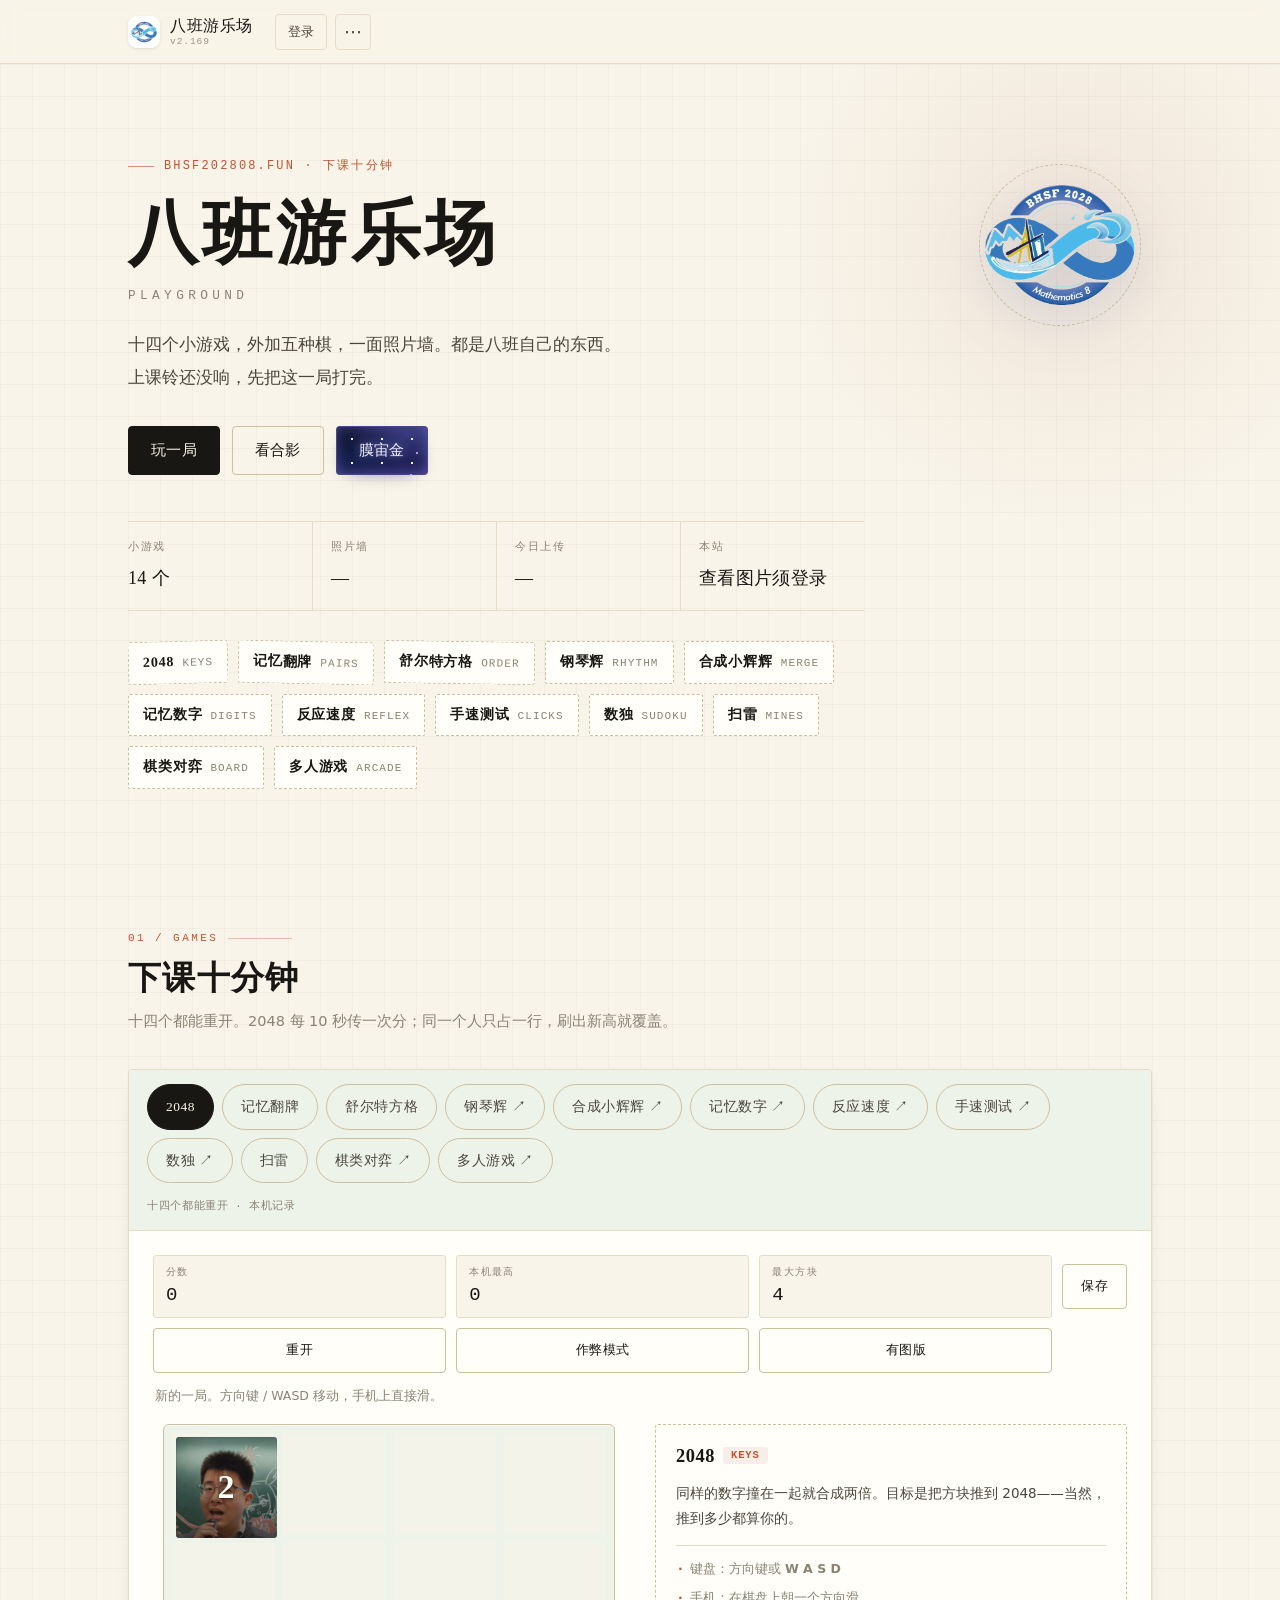
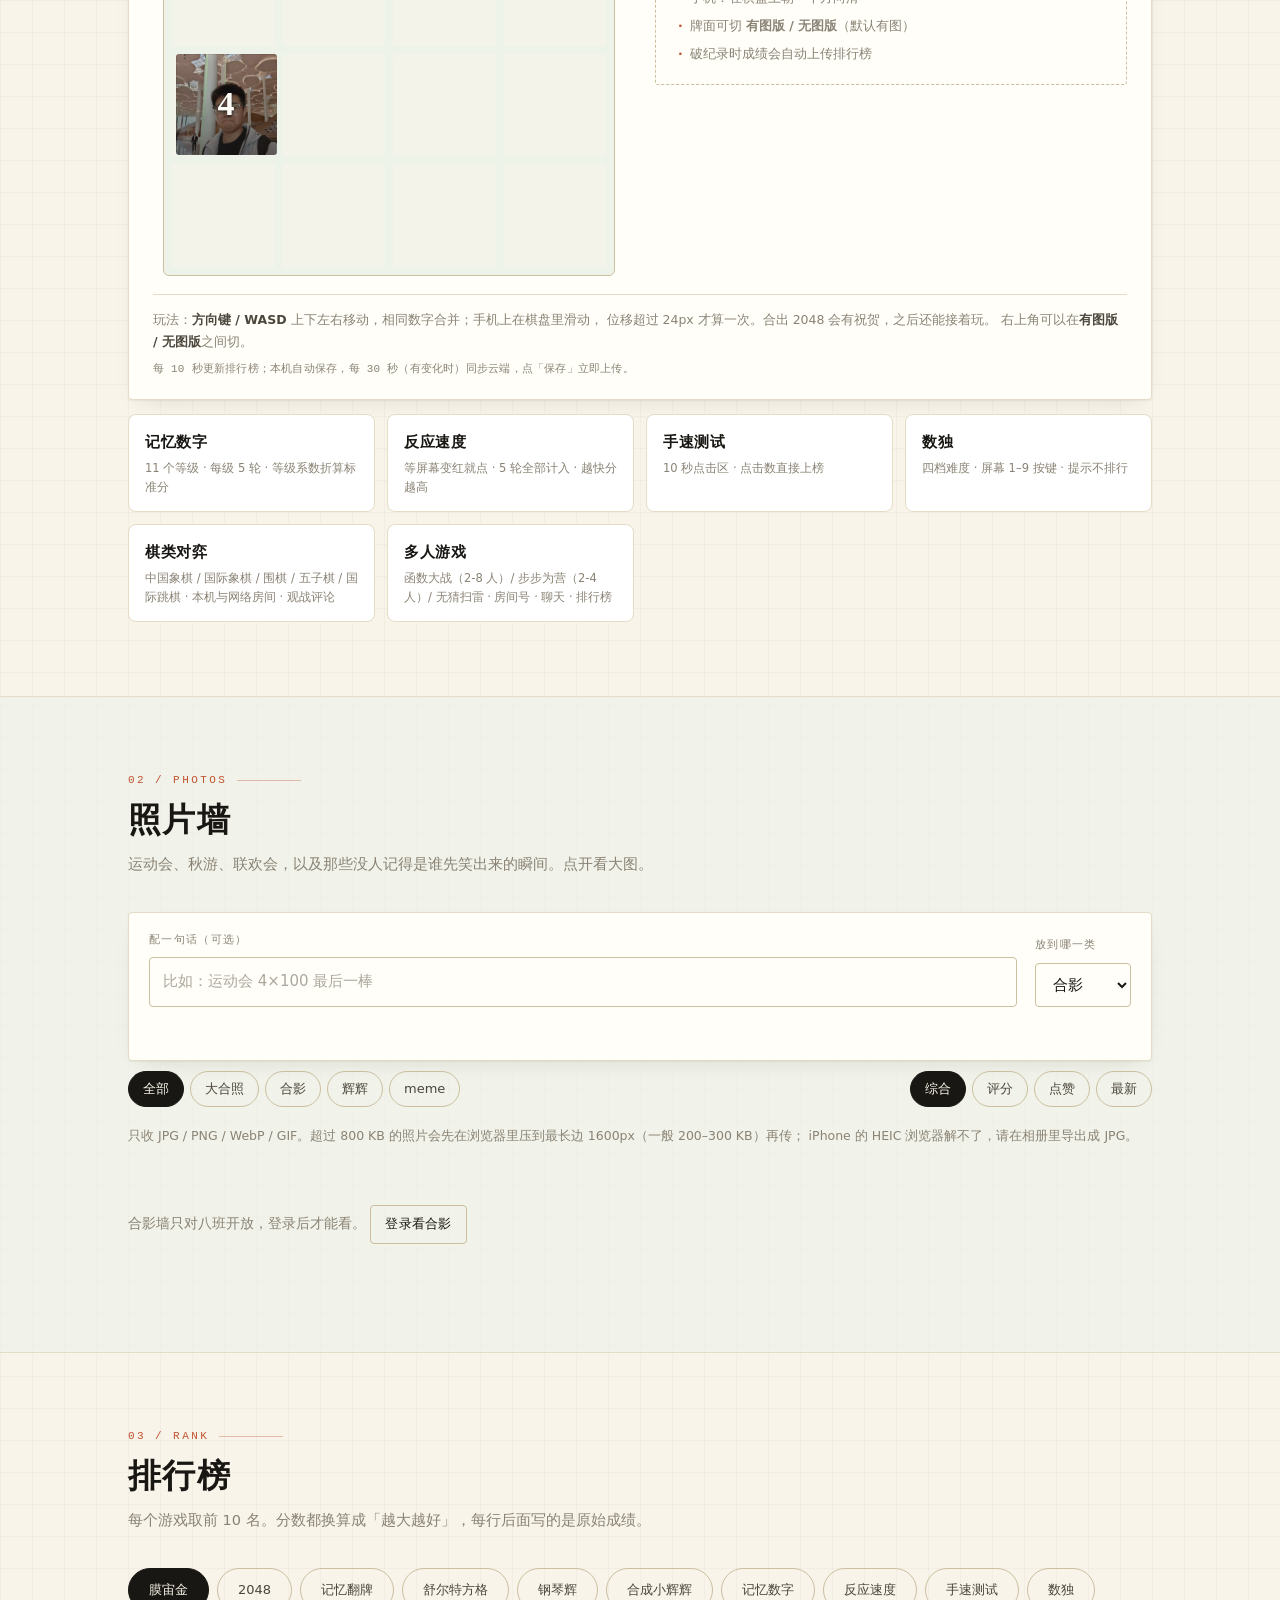
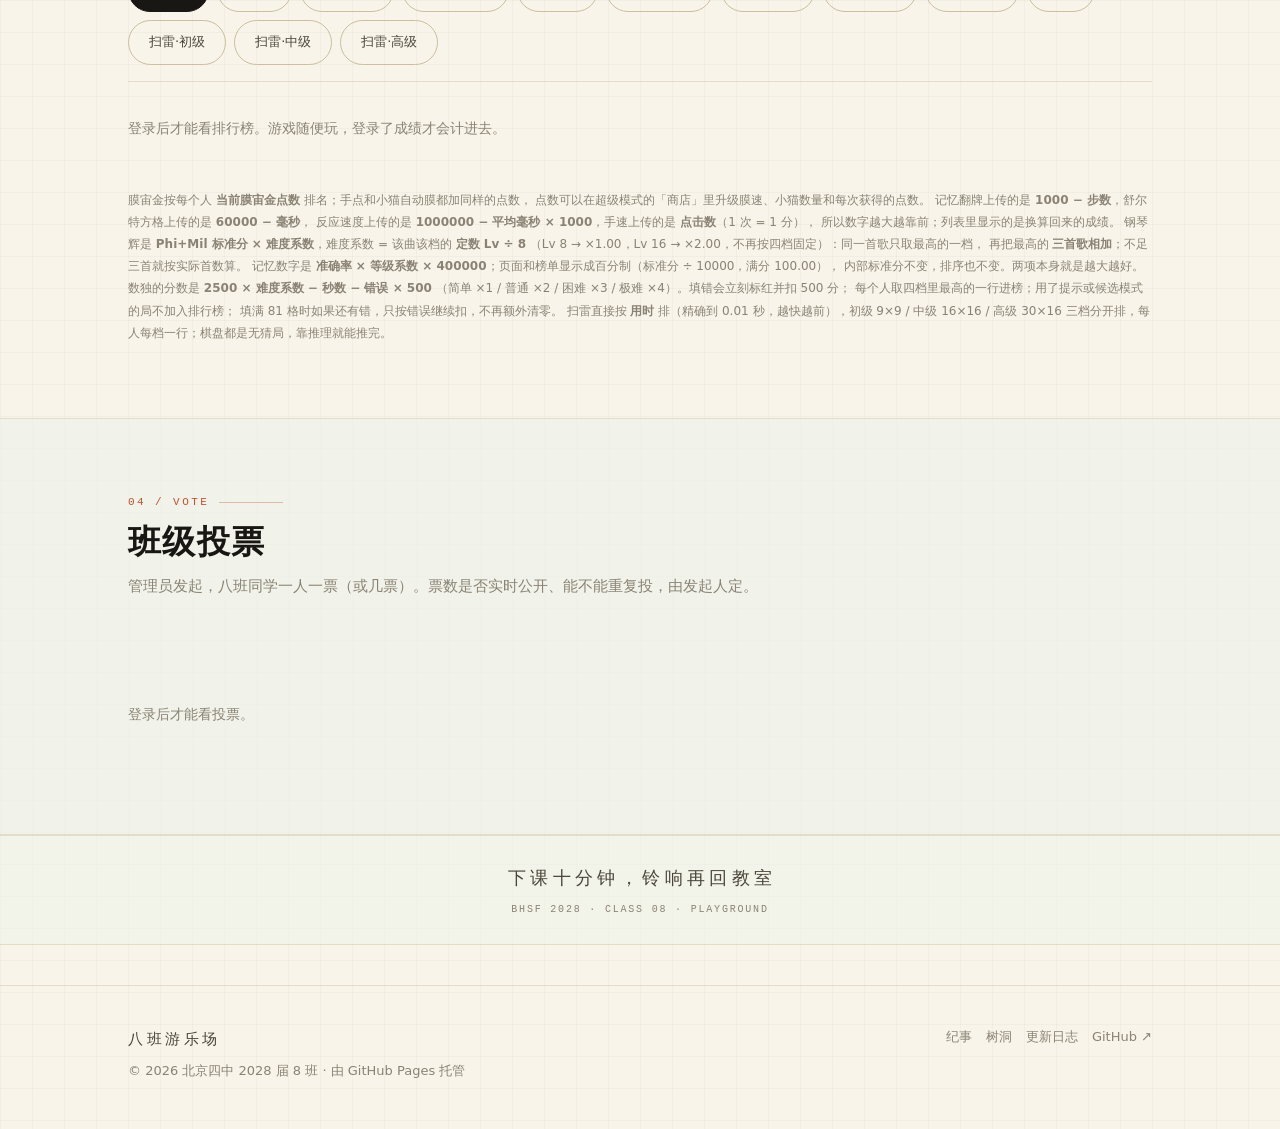
==== commit d397d6d0: "update: fun 内容更新" ====
--- a/index.html
+++ b/index.html
@@ -17,20 +17,20 @@
 <meta property="og:locale" content="zh_CN">
 <meta name="twitter:card" content="summary">
 
-<link rel="icon" href="assets/favicon.png?v=20261101g136" type="image/png">
-<link rel="apple-touch-icon" href="assets/icon.png?v=20261101g136">
+<link rel="icon" href="assets/favicon.png?v=20261101g137" type="image/png">
+<link rel="apple-touch-icon" href="assets/icon.png?v=20261101g137">
 <script>
-window.B8_BUILD = '20261101g136';
+window.B8_BUILD = '20261101g137';
 // ?t=<时间戳> 透传到每个资源，绕开 GitHub Pages 缓存
 window.B8_T = (function () {
   var m = (location.search || '').match(/[?&]t=([^&]+)/);
   return m ? '&t=' + encodeURIComponent(m[1]) : '';
 })();
 window.B8_TEST = !!window.B8_T;
-document.write('<link rel="stylesheet" href="assets/styles.css?v=20261101g136' + window.B8_T + '">');
+document.write('<link rel="stylesheet" href="assets/styles.css?v=20261101g137' + window.B8_T + '">');
 </script>
-<script src="assets/theme.js?v=20261101g136"></script>
-<link rel="stylesheet" href="assets/theme.css?v=20261101g136">
+<script src="assets/theme.js?v=20261101g137"></script>
+<link rel="stylesheet" href="assets/theme.css?v=20261101g137">
 <script>document.documentElement.classList.add('js');</script>
 </head>
 
@@ -45,7 +45,7 @@
 <header class="site-header" id="site-header">
   <div class="wrap header-inner">
     <a class="brand" href="#top" aria-label="回到顶部">
-      <img class="brand-mark" src="assets/icon.png?v=20261101g136" alt="" width="30" height="30">
+      <img class="brand-mark" src="assets/icon.png?v=20261101g137" alt="" width="30" height="30">
       <span class="brand-text">
         <span class="brand-name">八班游乐场</span>
         <span class="brand-ver" id="brand-ver">v1.0</span>
@@ -171,7 +171,7 @@
       <div class="hero-play" id="mo-play">
         <div class="mo-badge">
           <span class="play-ring" aria-hidden="true"></span>
-          <img class="play-logo" id="mo-logo" src="assets/logo.webp?v=20261101g136" alt="八班班徽" width="200" height="160">
+          <img class="play-logo" id="mo-logo" src="assets/logo.webp?v=20261101g137" alt="八班班徽" width="200" height="160">
           <span class="mo-zj" id="mo-zj">宙金</span>
         </div>
         <div class="mo-cat-wrap" id="mo-cat-wrap" hidden>
@@ -693,7 +693,7 @@
 <script>
 (function () {
   var T = window.B8_T || '';
-  var V = '?v=20261101g136' + T;
+  var V = '?v=20261101g137' + T;
   var list = [
     ['assets/site-config.js', 0],
     ['assets/main.js', 1],
@@ -718,7 +718,7 @@
 (function () {
   if (!('serviceWorker' in navigator)) return;
   window.addEventListener('load', function () {
-    navigator.serviceWorker.register('sw.js?v=20261101g136').catch(function () {});
+    navigator.serviceWorker.register('sw.js?v=20261101g137').catch(function () {});
   });
 })();
 </script>
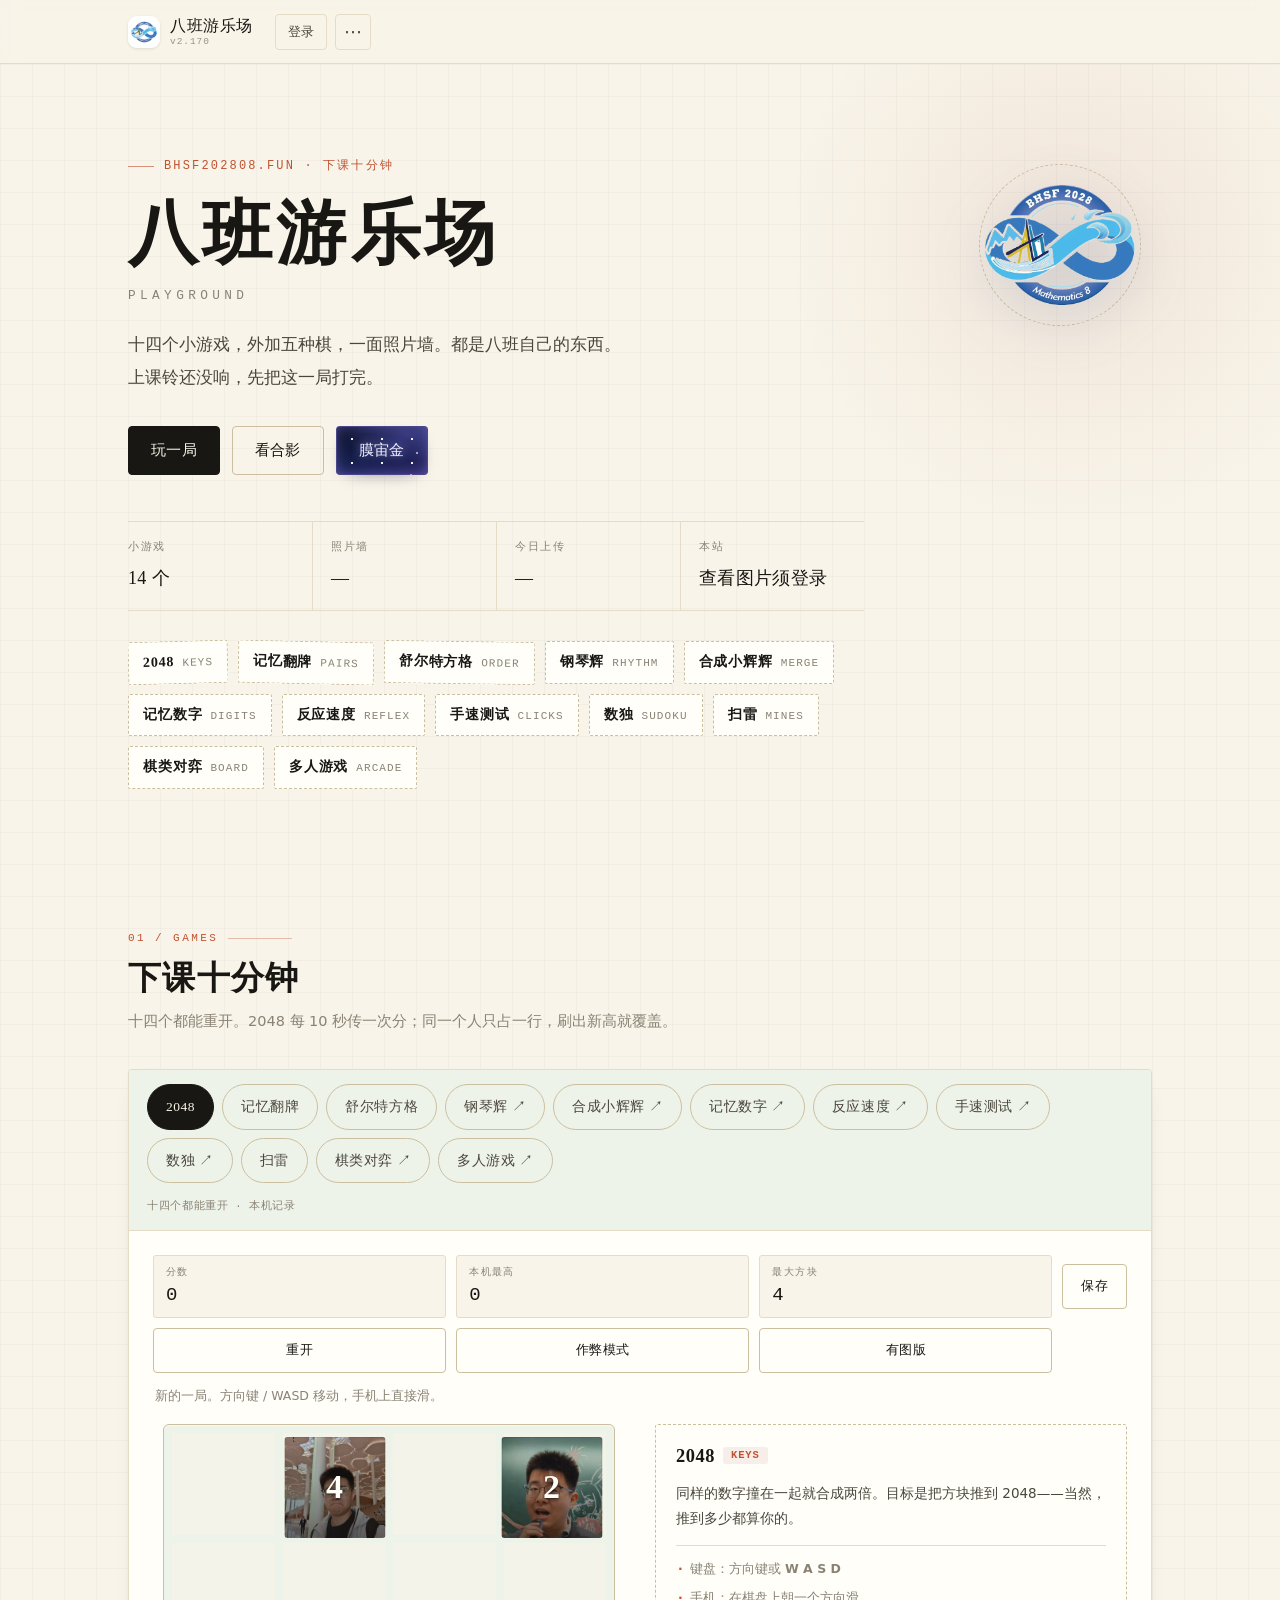
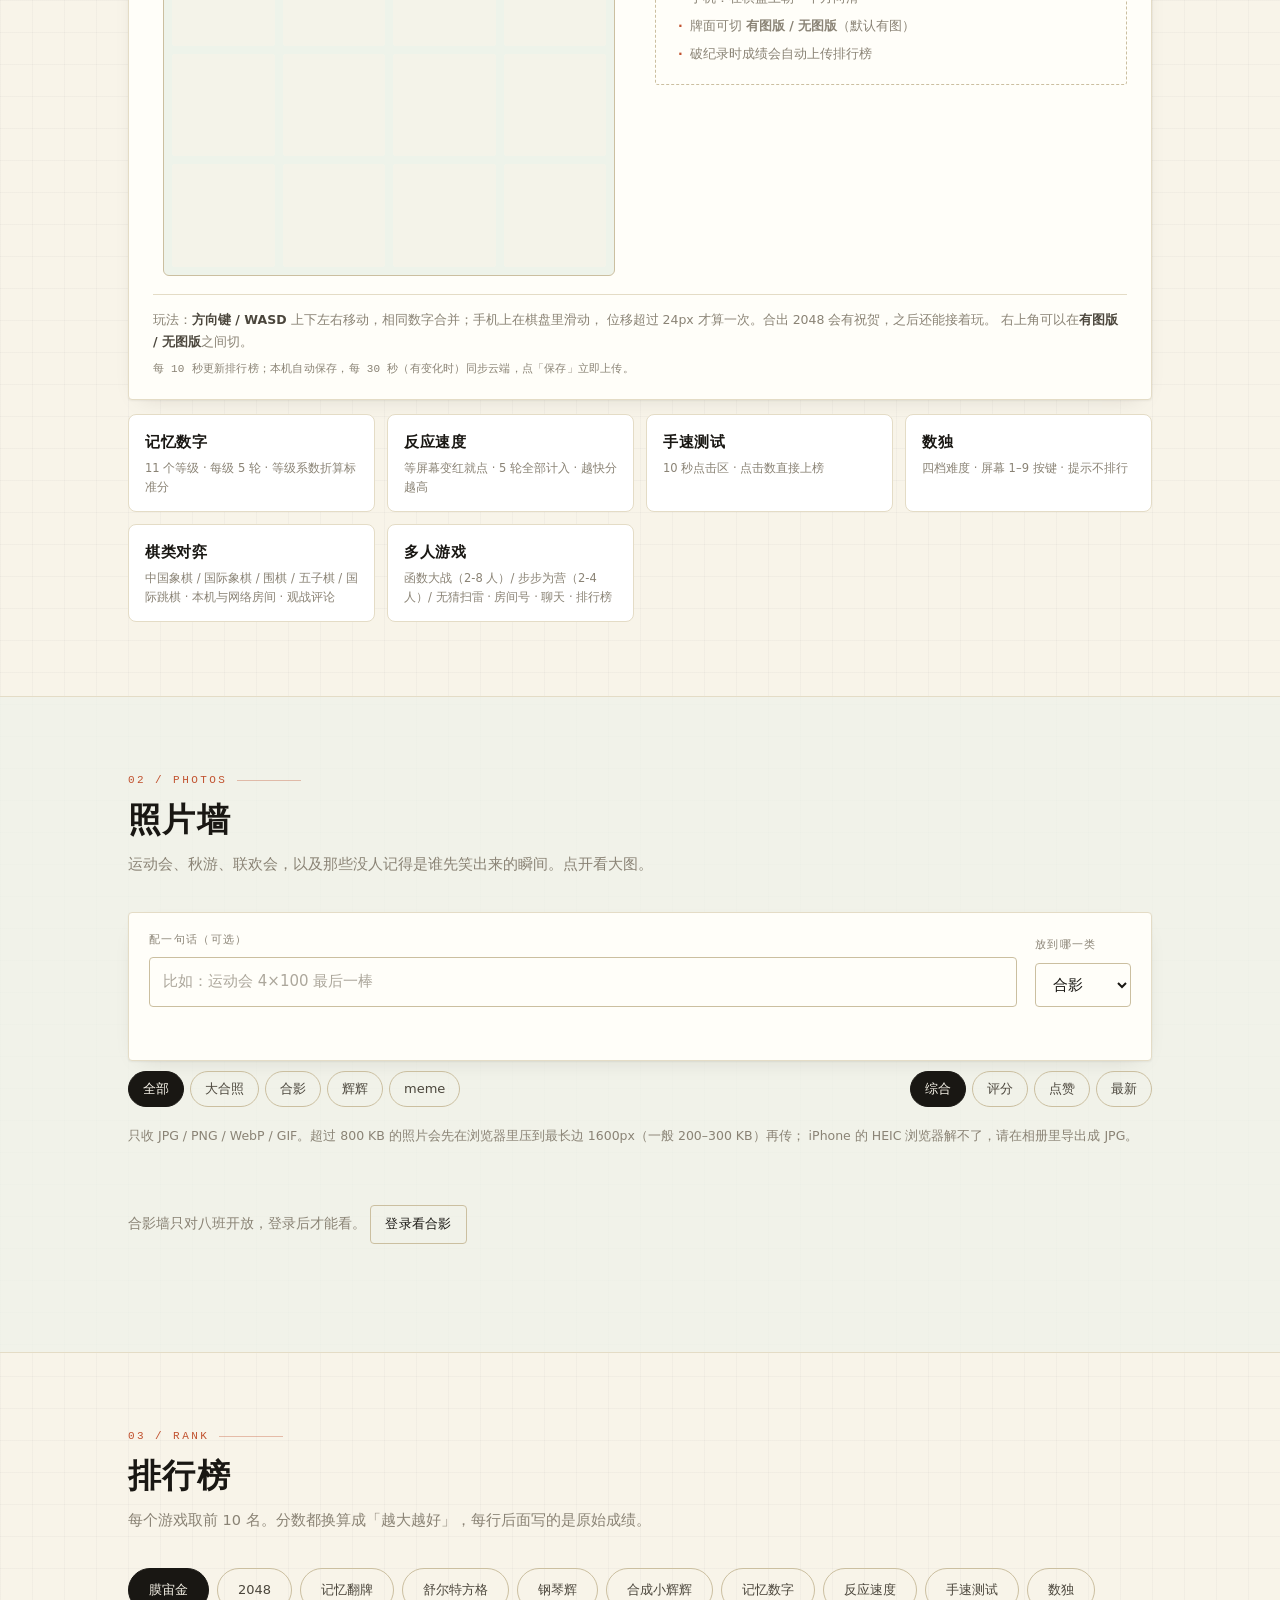
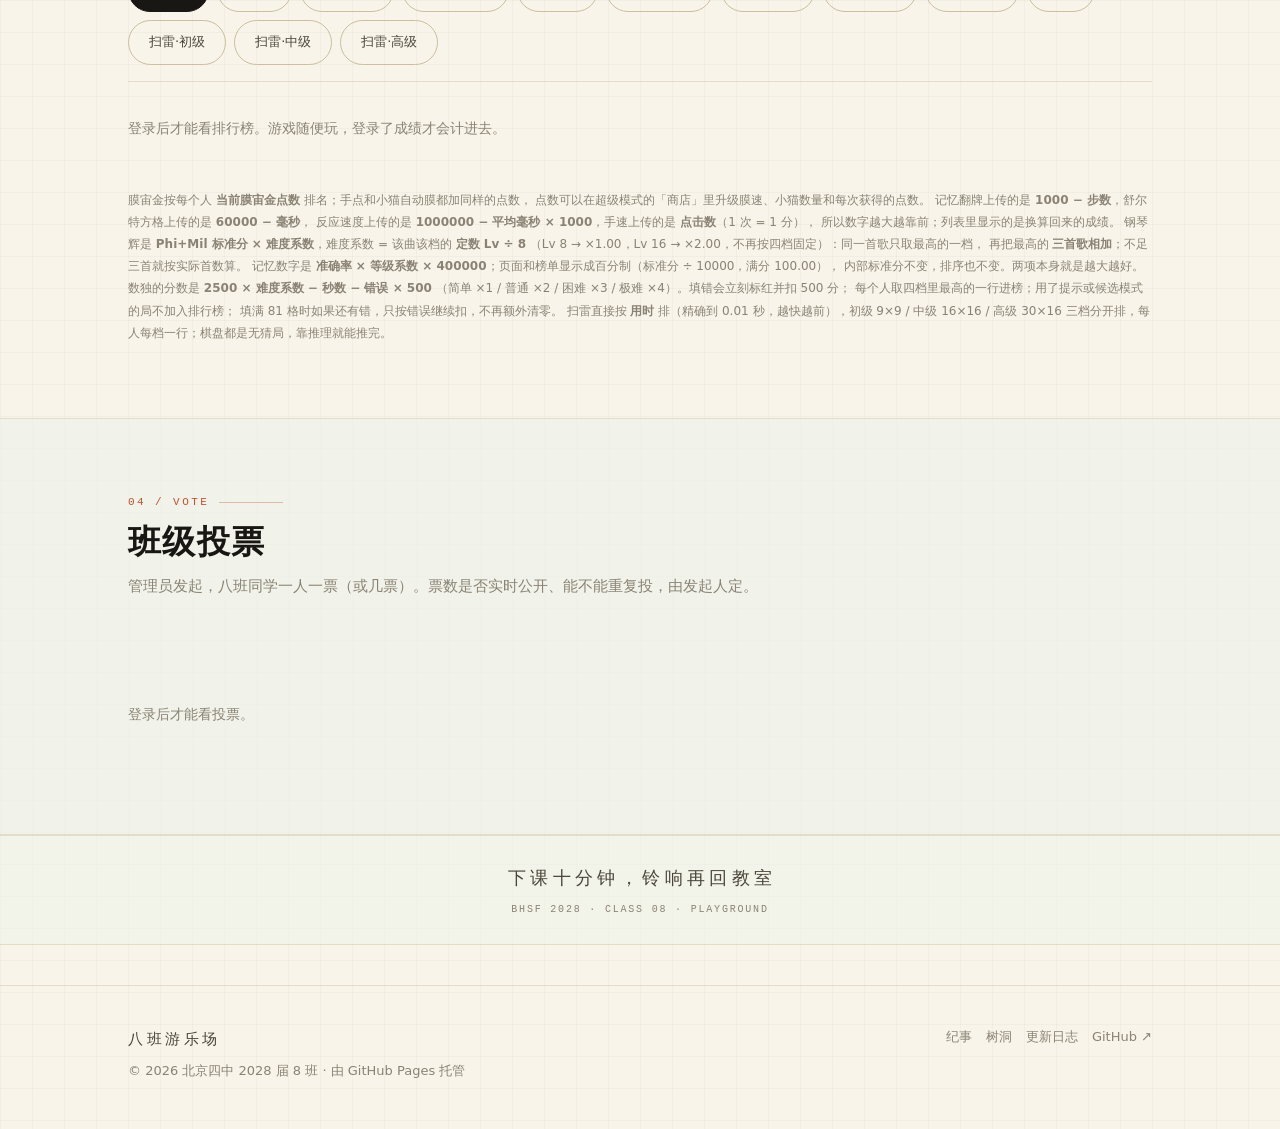
==== commit b39fbe6c: "update: fun 内容更新" ====
--- a/index.html
+++ b/index.html
@@ -17,20 +17,20 @@
 <meta property="og:locale" content="zh_CN">
 <meta name="twitter:card" content="summary">
 
-<link rel="icon" href="assets/favicon.png?v=20261101g137" type="image/png">
-<link rel="apple-touch-icon" href="assets/icon.png?v=20261101g137">
+<link rel="icon" href="assets/favicon.png?v=20261101g138" type="image/png">
+<link rel="apple-touch-icon" href="assets/icon.png?v=20261101g138">
 <script>
-window.B8_BUILD = '20261101g137';
+window.B8_BUILD = '20261101g138';
 // ?t=<时间戳> 透传到每个资源，绕开 GitHub Pages 缓存
 window.B8_T = (function () {
   var m = (location.search || '').match(/[?&]t=([^&]+)/);
   return m ? '&t=' + encodeURIComponent(m[1]) : '';
 })();
 window.B8_TEST = !!window.B8_T;
-document.write('<link rel="stylesheet" href="assets/styles.css?v=20261101g137' + window.B8_T + '">');
+document.write('<link rel="stylesheet" href="assets/styles.css?v=20261101g138' + window.B8_T + '">');
 </script>
-<script src="assets/theme.js?v=20261101g137"></script>
-<link rel="stylesheet" href="assets/theme.css?v=20261101g137">
+<script src="assets/theme.js?v=20261101g138"></script>
+<link rel="stylesheet" href="assets/theme.css?v=20261101g138">
 <script>document.documentElement.classList.add('js');</script>
 </head>
 
@@ -45,7 +45,7 @@
 <header class="site-header" id="site-header">
   <div class="wrap header-inner">
     <a class="brand" href="#top" aria-label="回到顶部">
-      <img class="brand-mark" src="assets/icon.png?v=20261101g137" alt="" width="30" height="30">
+      <img class="brand-mark" src="assets/icon.png?v=20261101g138" alt="" width="30" height="30">
       <span class="brand-text">
         <span class="brand-name">八班游乐场</span>
         <span class="brand-ver" id="brand-ver">v1.0</span>
@@ -171,7 +171,7 @@
       <div class="hero-play" id="mo-play">
         <div class="mo-badge">
           <span class="play-ring" aria-hidden="true"></span>
-          <img class="play-logo" id="mo-logo" src="assets/logo.webp?v=20261101g137" alt="八班班徽" width="200" height="160">
+          <img class="play-logo" id="mo-logo" src="assets/logo.webp?v=20261101g138" alt="八班班徽" width="200" height="160">
           <span class="mo-zj" id="mo-zj">宙金</span>
         </div>
         <div class="mo-cat-wrap" id="mo-cat-wrap" hidden>
@@ -693,7 +693,7 @@
 <script>
 (function () {
   var T = window.B8_T || '';
-  var V = '?v=20261101g137' + T;
+  var V = '?v=20261101g138' + T;
   var list = [
     ['assets/site-config.js', 0],
     ['assets/main.js', 1],
@@ -718,7 +718,7 @@
 (function () {
   if (!('serviceWorker' in navigator)) return;
   window.addEventListener('load', function () {
-    navigator.serviceWorker.register('sw.js?v=20261101g137').catch(function () {});
+    navigator.serviceWorker.register('sw.js?v=20261101g138').catch(function () {});
   });
 })();
 </script>
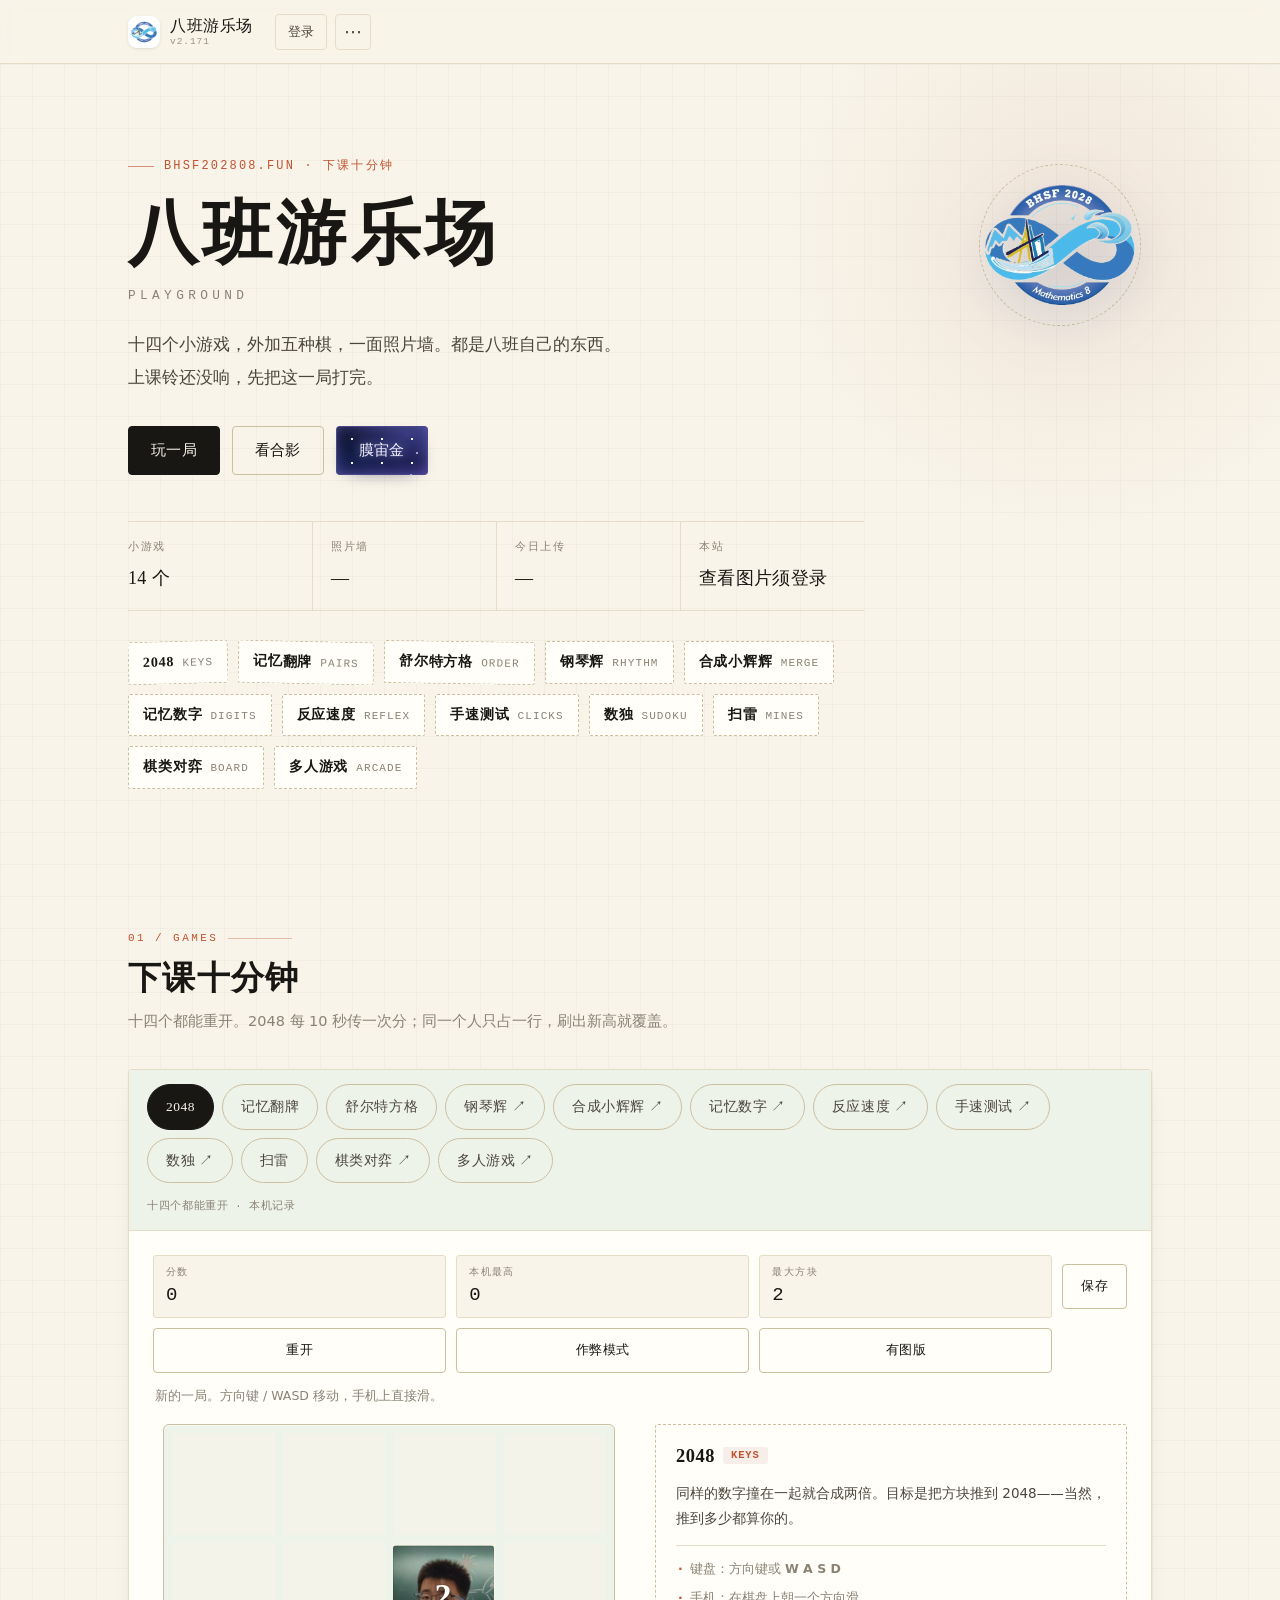
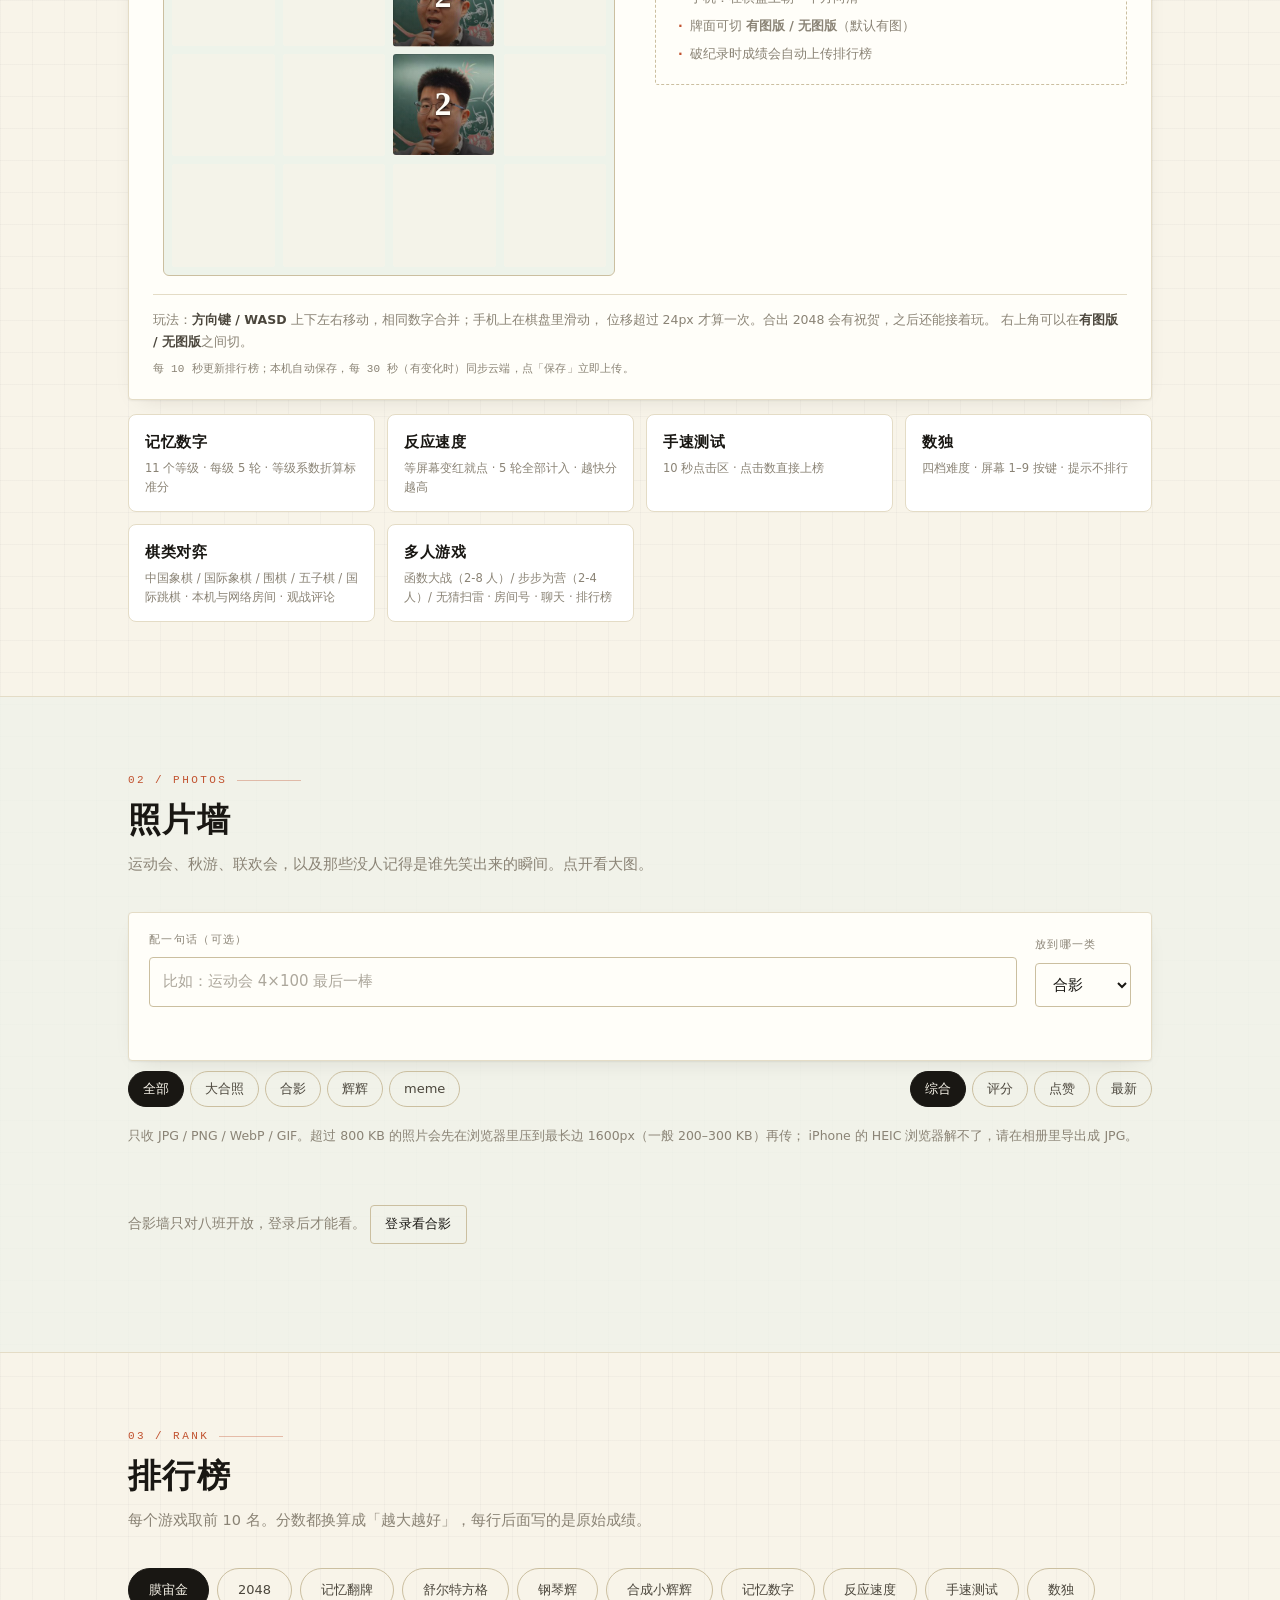
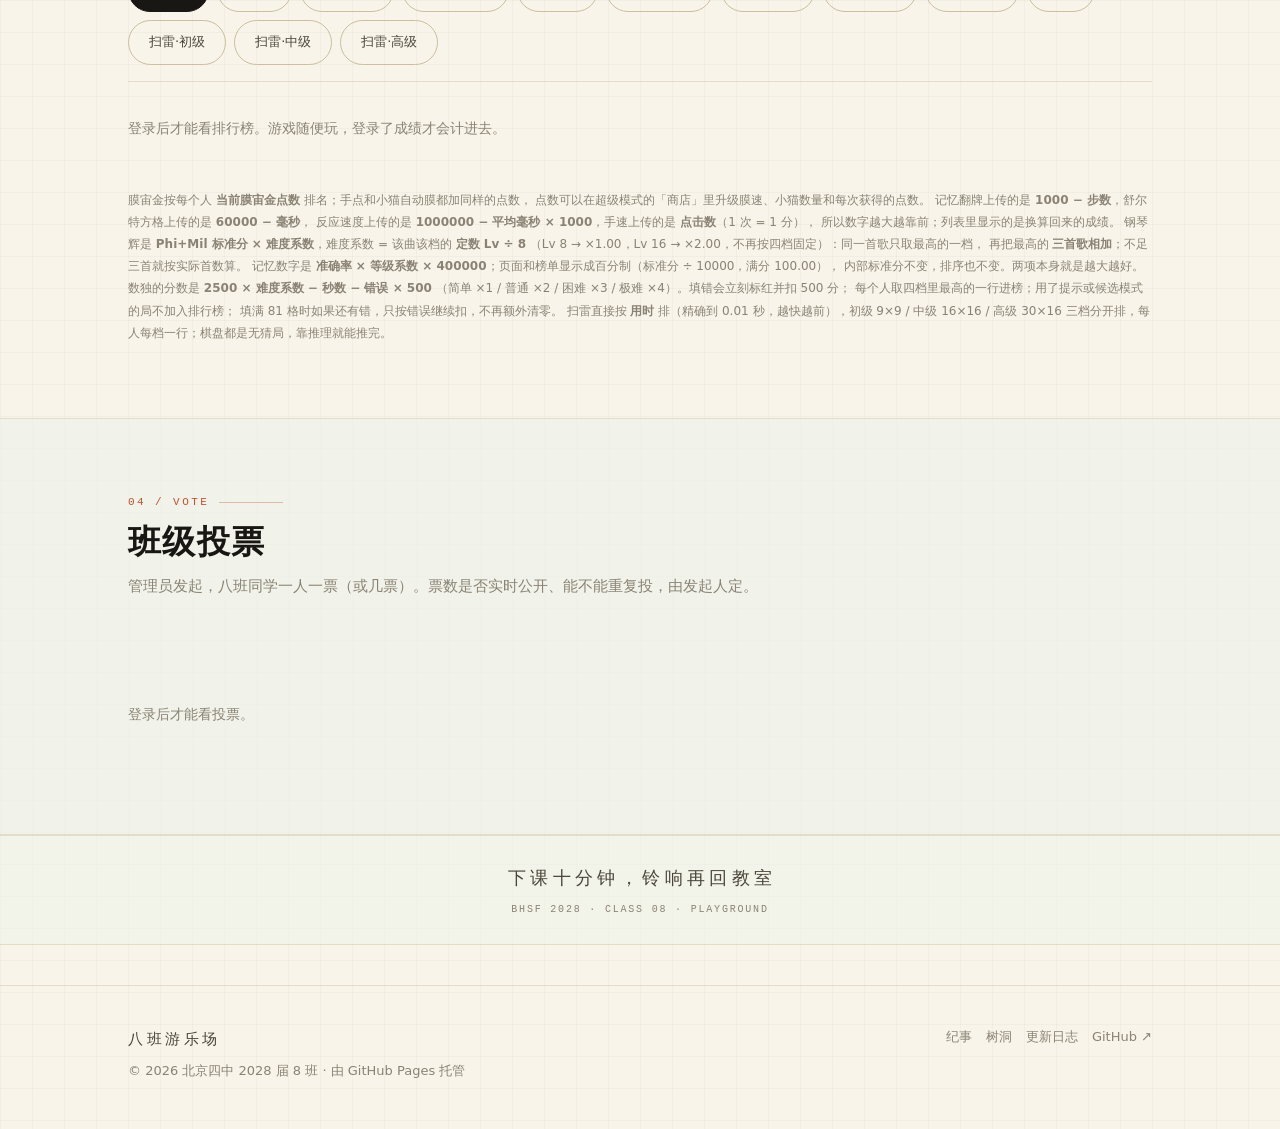
==== commit fba0f9b9: "update: fun 内容更新" ====
--- a/index.html
+++ b/index.html
@@ -17,20 +17,20 @@
 <meta property="og:locale" content="zh_CN">
 <meta name="twitter:card" content="summary">
 
-<link rel="icon" href="assets/favicon.png?v=20261101g138" type="image/png">
-<link rel="apple-touch-icon" href="assets/icon.png?v=20261101g138">
+<link rel="icon" href="assets/favicon.png?v=20261101g139" type="image/png">
+<link rel="apple-touch-icon" href="assets/icon.png?v=20261101g139">
 <script>
-window.B8_BUILD = '20261101g138';
+window.B8_BUILD = '20261101g139';
 // ?t=<时间戳> 透传到每个资源，绕开 GitHub Pages 缓存
 window.B8_T = (function () {
   var m = (location.search || '').match(/[?&]t=([^&]+)/);
   return m ? '&t=' + encodeURIComponent(m[1]) : '';
 })();
 window.B8_TEST = !!window.B8_T;
-document.write('<link rel="stylesheet" href="assets/styles.css?v=20261101g138' + window.B8_T + '">');
+document.write('<link rel="stylesheet" href="assets/styles.css?v=20261101g139' + window.B8_T + '">');
 </script>
-<script src="assets/theme.js?v=20261101g138"></script>
-<link rel="stylesheet" href="assets/theme.css?v=20261101g138">
+<script src="assets/theme.js?v=20261101g139"></script>
+<link rel="stylesheet" href="assets/theme.css?v=20261101g139">
 <script>document.documentElement.classList.add('js');</script>
 </head>
 
@@ -45,7 +45,7 @@
 <header class="site-header" id="site-header">
   <div class="wrap header-inner">
     <a class="brand" href="#top" aria-label="回到顶部">
-      <img class="brand-mark" src="assets/icon.png?v=20261101g138" alt="" width="30" height="30">
+      <img class="brand-mark" src="assets/icon.png?v=20261101g139" alt="" width="30" height="30">
       <span class="brand-text">
         <span class="brand-name">八班游乐场</span>
         <span class="brand-ver" id="brand-ver">v1.0</span>
@@ -171,7 +171,7 @@
       <div class="hero-play" id="mo-play">
         <div class="mo-badge">
           <span class="play-ring" aria-hidden="true"></span>
-          <img class="play-logo" id="mo-logo" src="assets/logo.webp?v=20261101g138" alt="八班班徽" width="200" height="160">
+          <img class="play-logo" id="mo-logo" src="assets/logo.webp?v=20261101g139" alt="八班班徽" width="200" height="160">
           <span class="mo-zj" id="mo-zj">宙金</span>
         </div>
         <div class="mo-cat-wrap" id="mo-cat-wrap" hidden>
@@ -693,7 +693,7 @@
 <script>
 (function () {
   var T = window.B8_T || '';
-  var V = '?v=20261101g138' + T;
+  var V = '?v=20261101g139' + T;
   var list = [
     ['assets/site-config.js', 0],
     ['assets/main.js', 1],
@@ -718,7 +718,7 @@
 (function () {
   if (!('serviceWorker' in navigator)) return;
   window.addEventListener('load', function () {
-    navigator.serviceWorker.register('sw.js?v=20261101g138').catch(function () {});
+    navigator.serviceWorker.register('sw.js?v=20261101g139').catch(function () {});
   });
 })();
 </script>
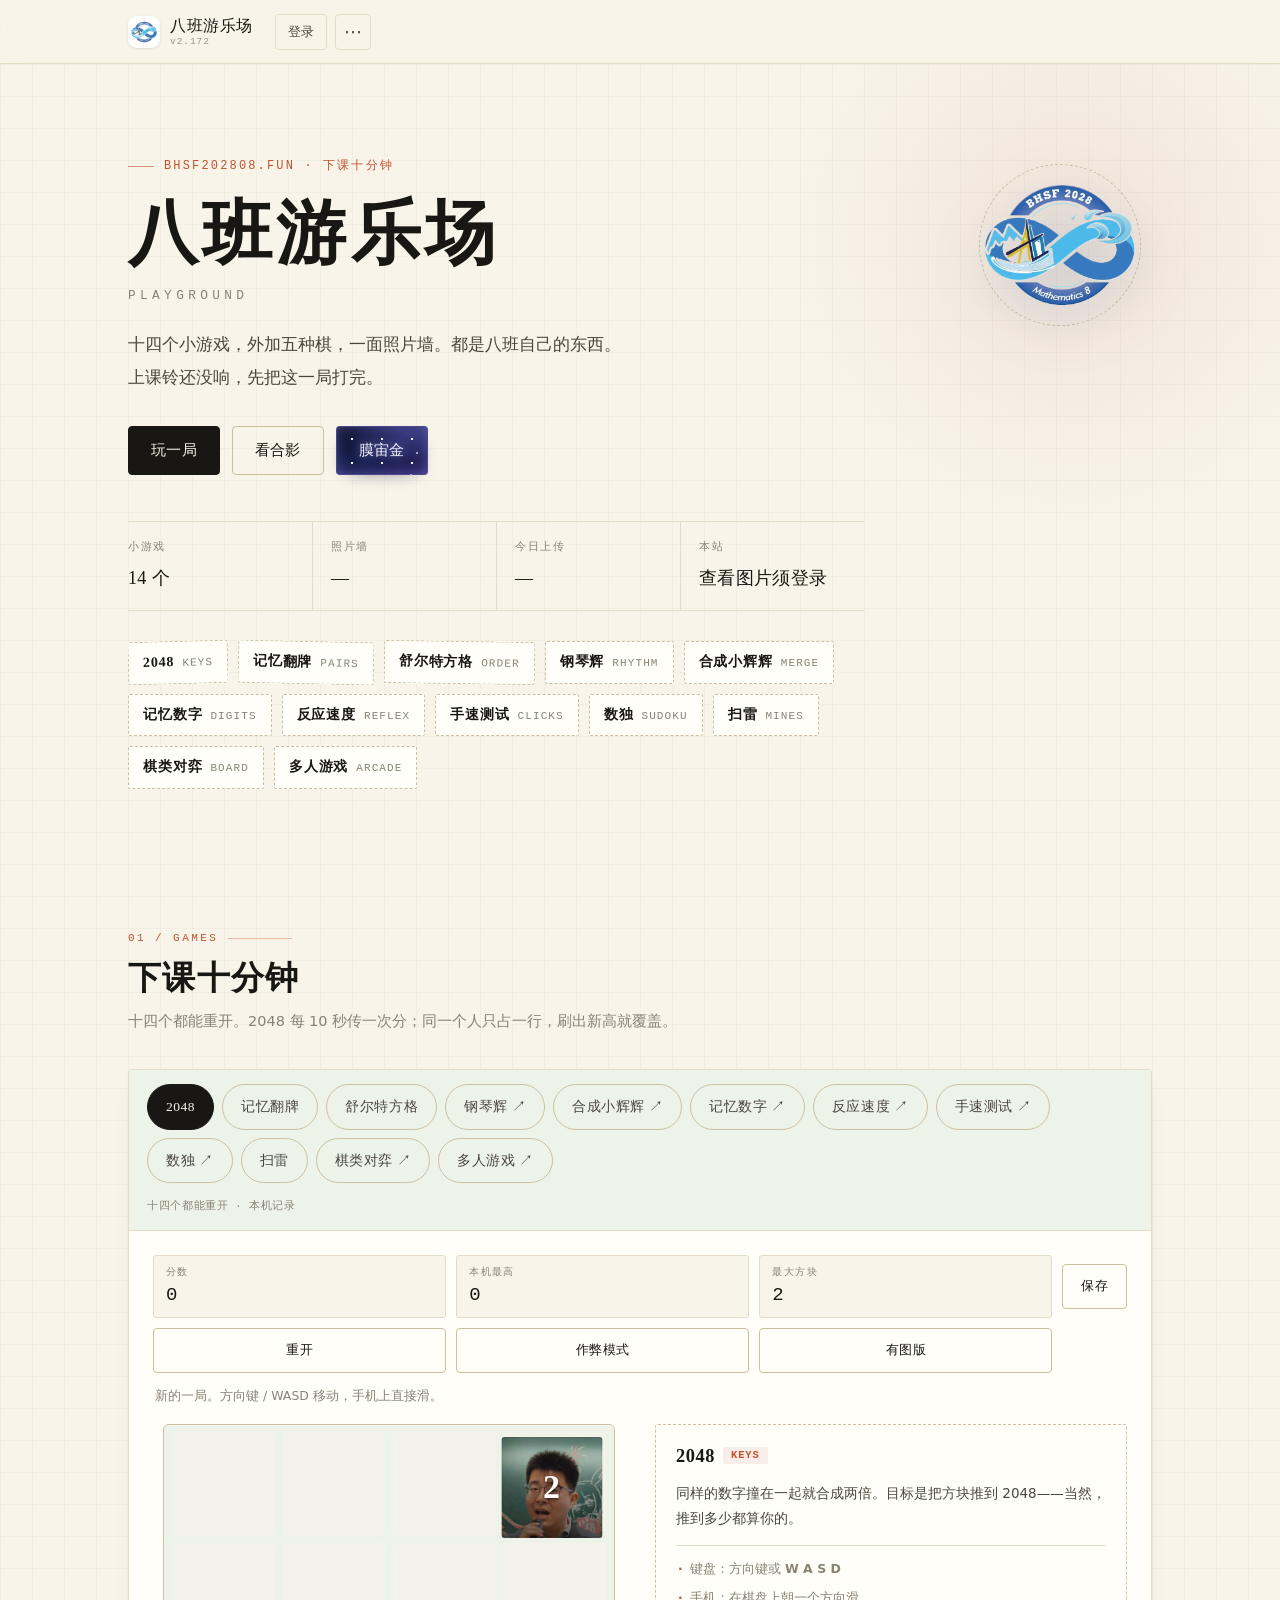
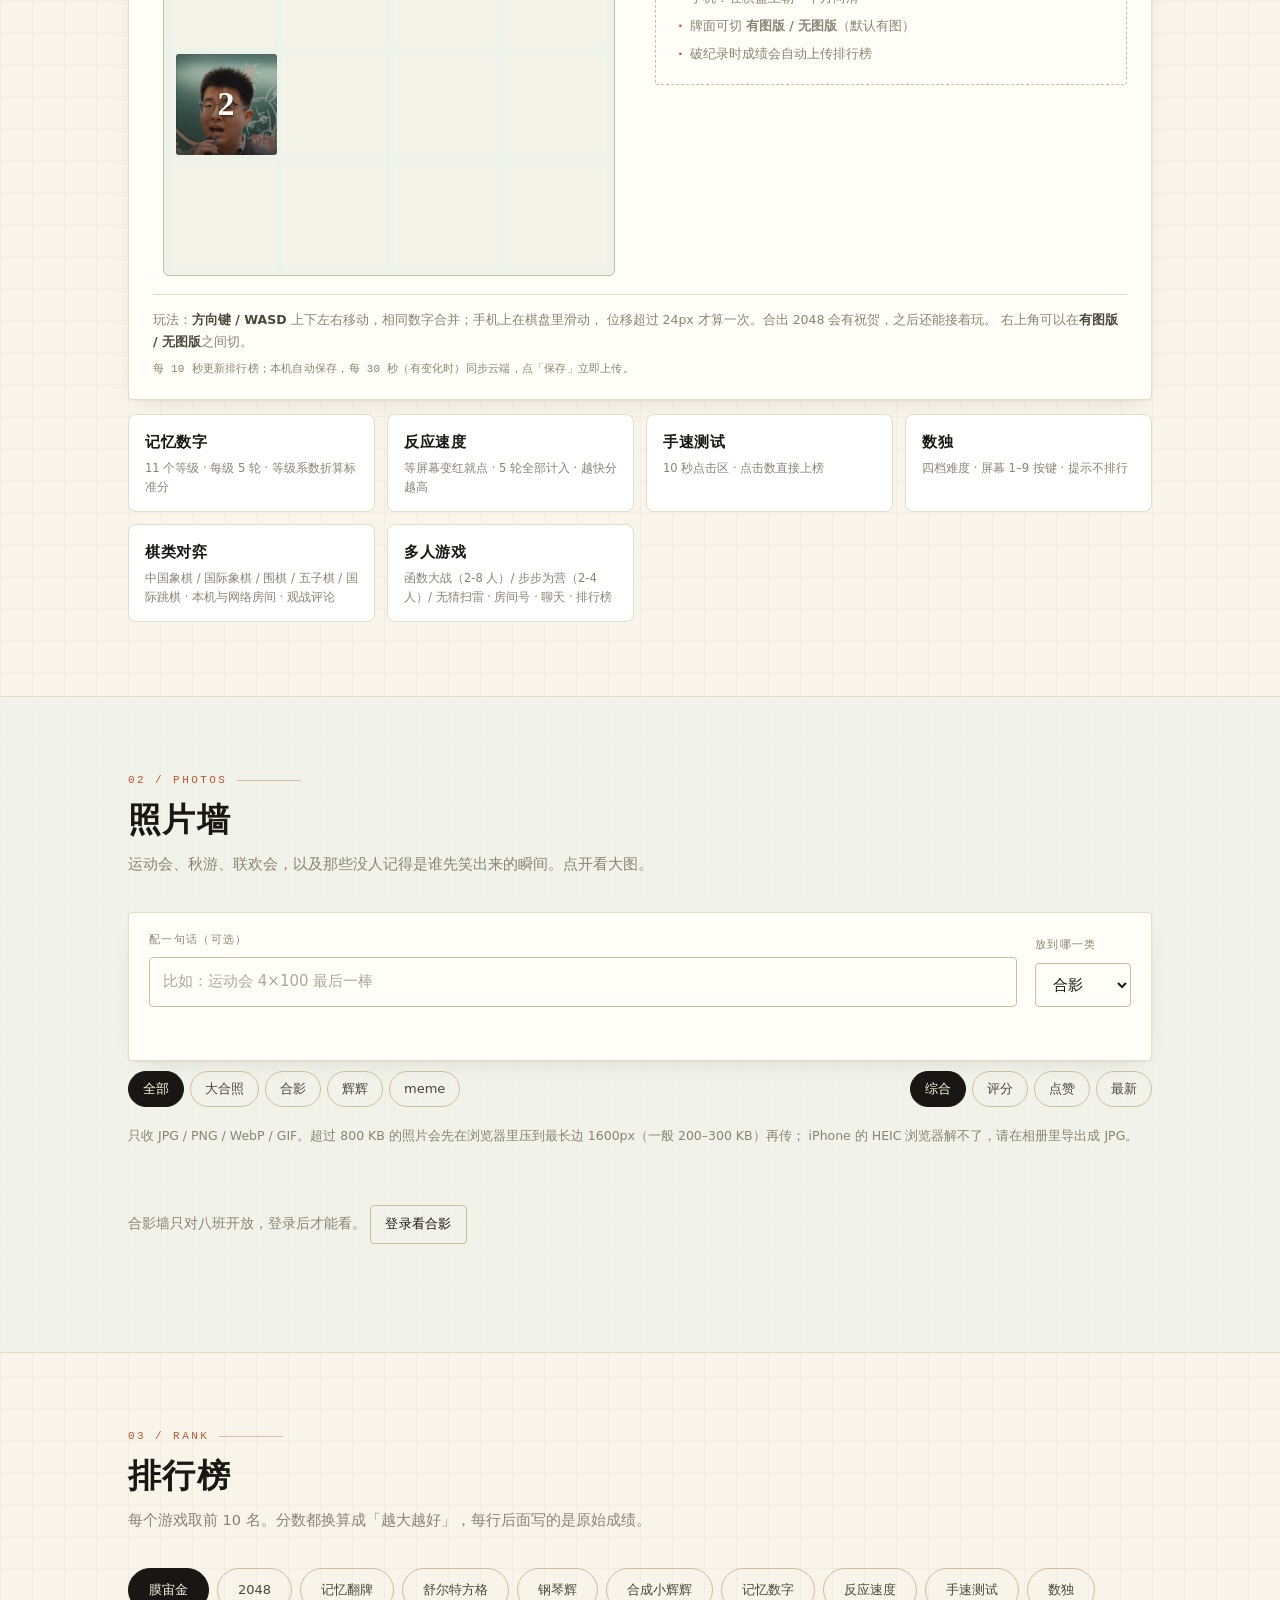
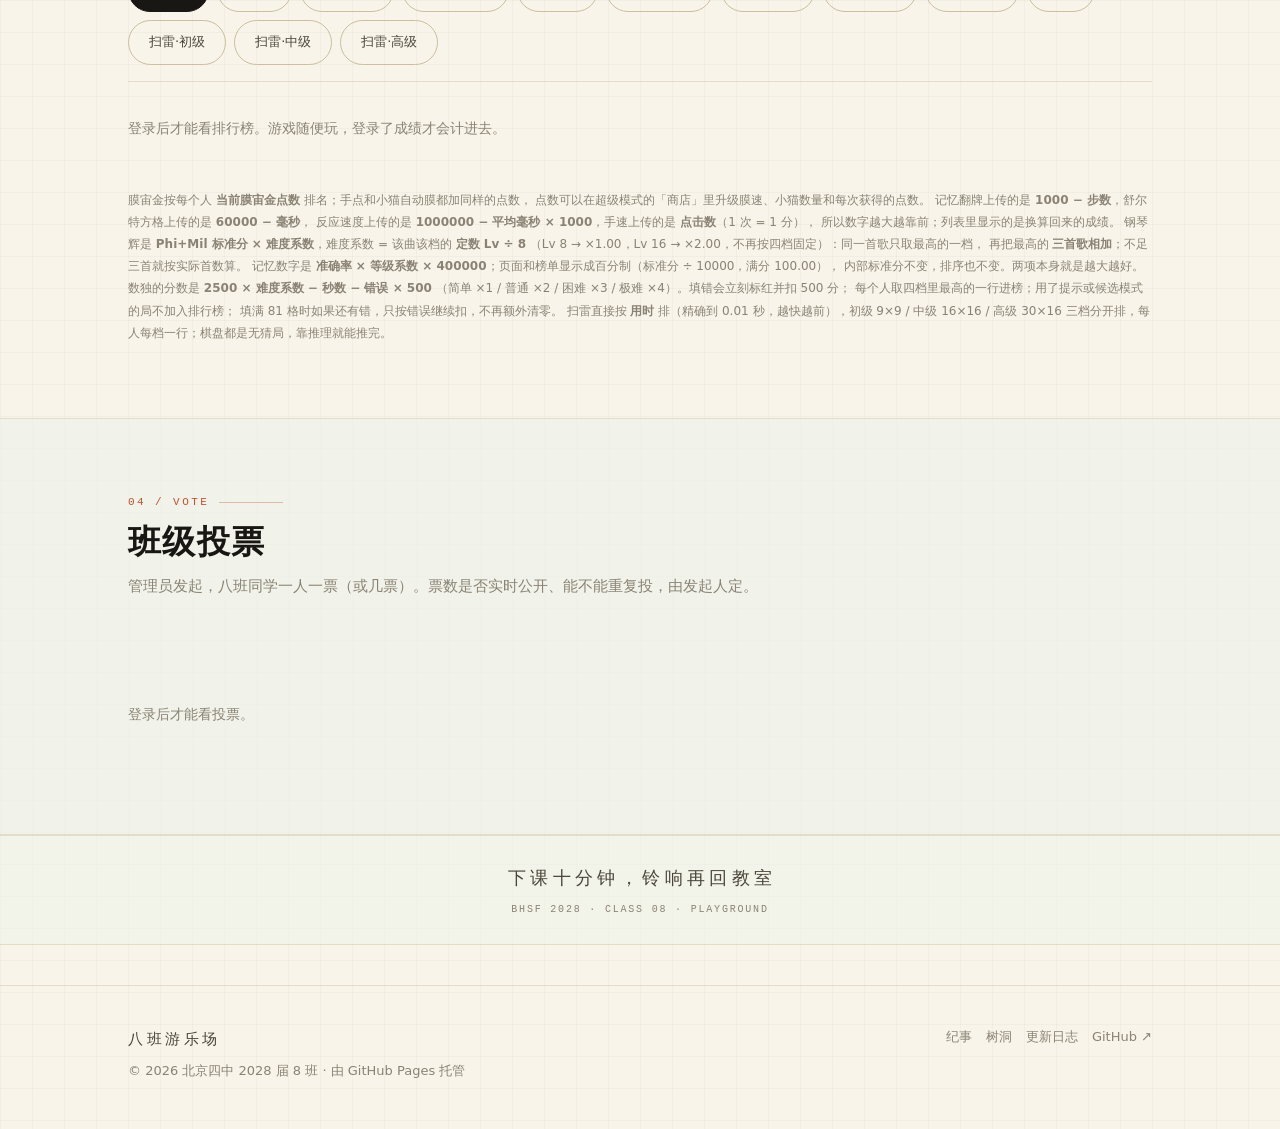
==== commit 082ad35a: "update: fun 内容更新" ====
--- a/index.html
+++ b/index.html
@@ -17,20 +17,20 @@
 <meta property="og:locale" content="zh_CN">
 <meta name="twitter:card" content="summary">
 
-<link rel="icon" href="assets/favicon.png?v=20261101g139" type="image/png">
-<link rel="apple-touch-icon" href="assets/icon.png?v=20261101g139">
+<link rel="icon" href="assets/favicon.png?v=20261101g140" type="image/png">
+<link rel="apple-touch-icon" href="assets/icon.png?v=20261101g140">
 <script>
-window.B8_BUILD = '20261101g139';
+window.B8_BUILD = '20261101g140';
 // ?t=<时间戳> 透传到每个资源，绕开 GitHub Pages 缓存
 window.B8_T = (function () {
   var m = (location.search || '').match(/[?&]t=([^&]+)/);
   return m ? '&t=' + encodeURIComponent(m[1]) : '';
 })();
 window.B8_TEST = !!window.B8_T;
-document.write('<link rel="stylesheet" href="assets/styles.css?v=20261101g139' + window.B8_T + '">');
+document.write('<link rel="stylesheet" href="assets/styles.css?v=20261101g140' + window.B8_T + '">');
 </script>
-<script src="assets/theme.js?v=20261101g139"></script>
-<link rel="stylesheet" href="assets/theme.css?v=20261101g139">
+<script src="assets/theme.js?v=20261101g140"></script>
+<link rel="stylesheet" href="assets/theme.css?v=20261101g140">
 <script>document.documentElement.classList.add('js');</script>
 </head>
 
@@ -45,7 +45,7 @@
 <header class="site-header" id="site-header">
   <div class="wrap header-inner">
     <a class="brand" href="#top" aria-label="回到顶部">
-      <img class="brand-mark" src="assets/icon.png?v=20261101g139" alt="" width="30" height="30">
+      <img class="brand-mark" src="assets/icon.png?v=20261101g140" alt="" width="30" height="30">
       <span class="brand-text">
         <span class="brand-name">八班游乐场</span>
         <span class="brand-ver" id="brand-ver">v1.0</span>
@@ -171,7 +171,7 @@
       <div class="hero-play" id="mo-play">
         <div class="mo-badge">
           <span class="play-ring" aria-hidden="true"></span>
-          <img class="play-logo" id="mo-logo" src="assets/logo.webp?v=20261101g139" alt="八班班徽" width="200" height="160">
+          <img class="play-logo" id="mo-logo" src="assets/logo.webp?v=20261101g140" alt="八班班徽" width="200" height="160">
           <span class="mo-zj" id="mo-zj">宙金</span>
         </div>
         <div class="mo-cat-wrap" id="mo-cat-wrap" hidden>
@@ -693,7 +693,7 @@
 <script>
 (function () {
   var T = window.B8_T || '';
-  var V = '?v=20261101g139' + T;
+  var V = '?v=20261101g140' + T;
   var list = [
     ['assets/site-config.js', 0],
     ['assets/main.js', 1],
@@ -718,7 +718,7 @@
 (function () {
   if (!('serviceWorker' in navigator)) return;
   window.addEventListener('load', function () {
-    navigator.serviceWorker.register('sw.js?v=20261101g139').catch(function () {});
+    navigator.serviceWorker.register('sw.js?v=20261101g140').catch(function () {});
   });
 })();
 </script>
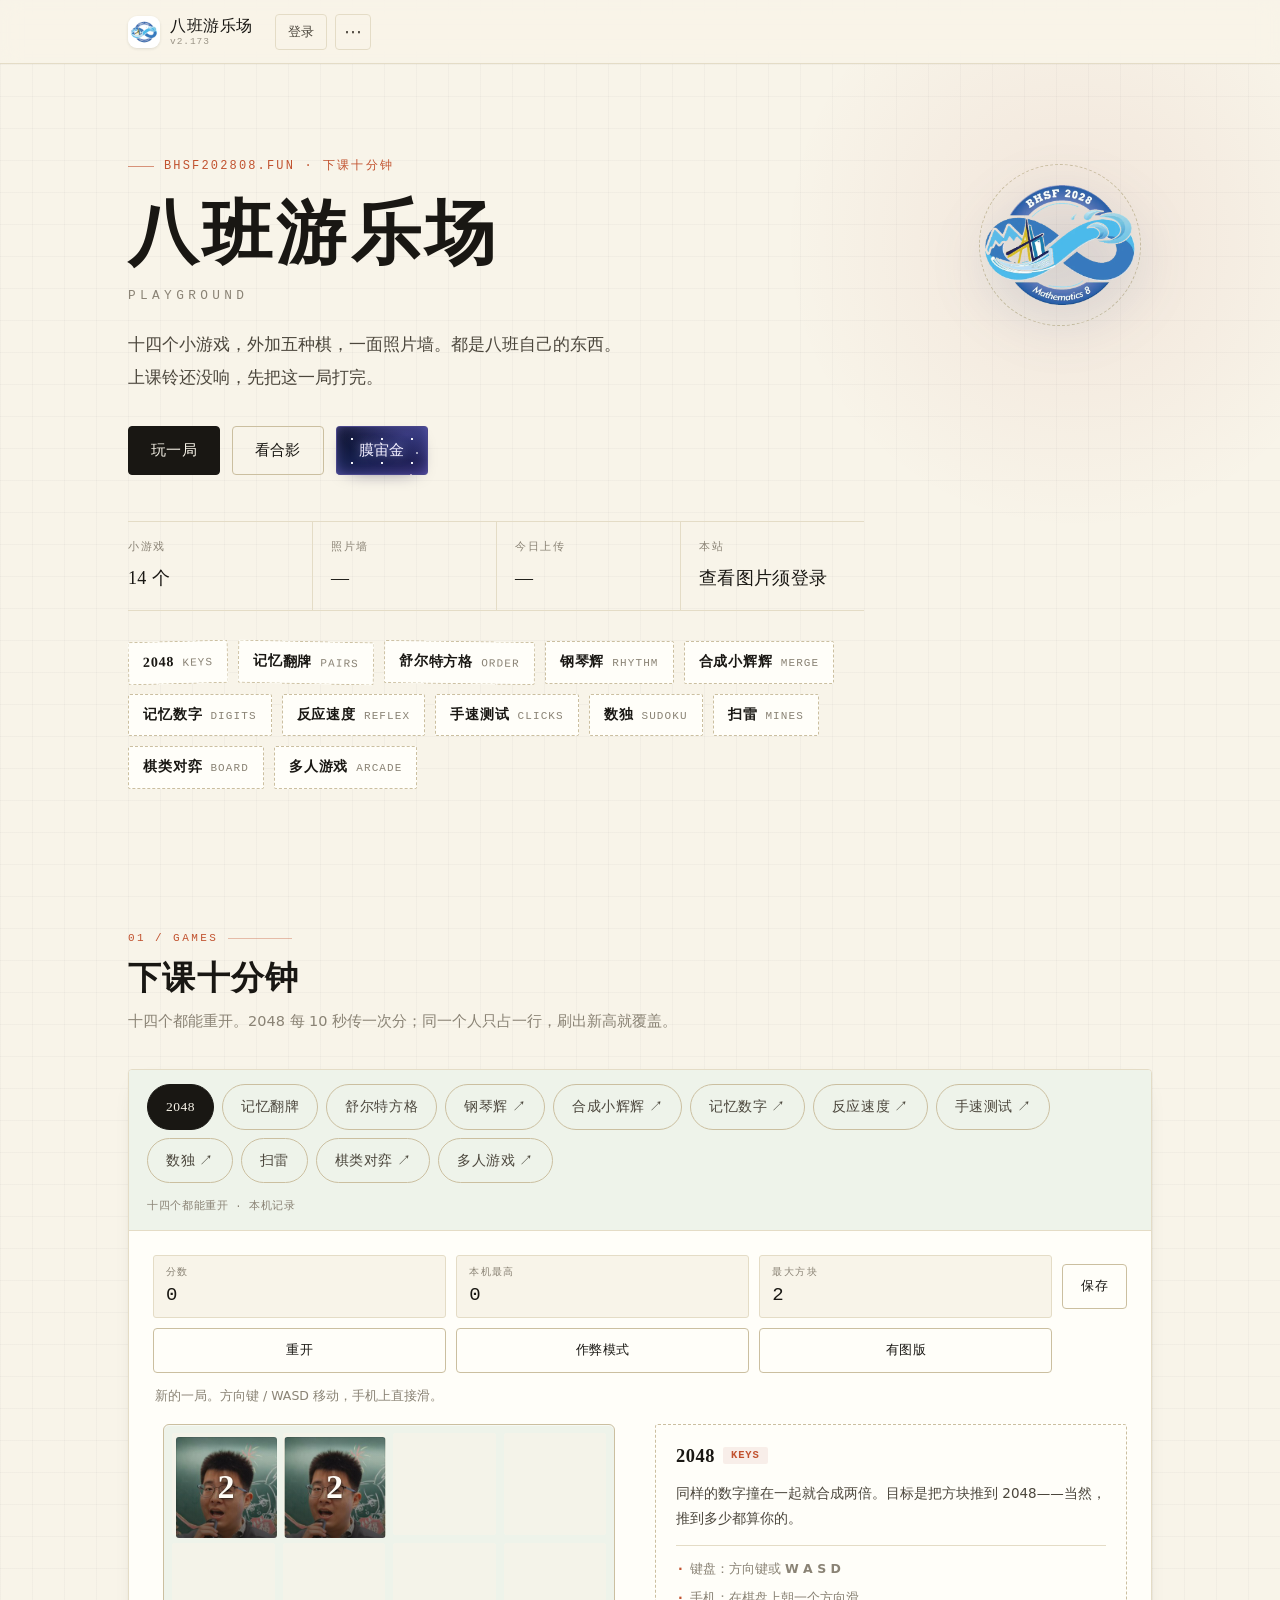
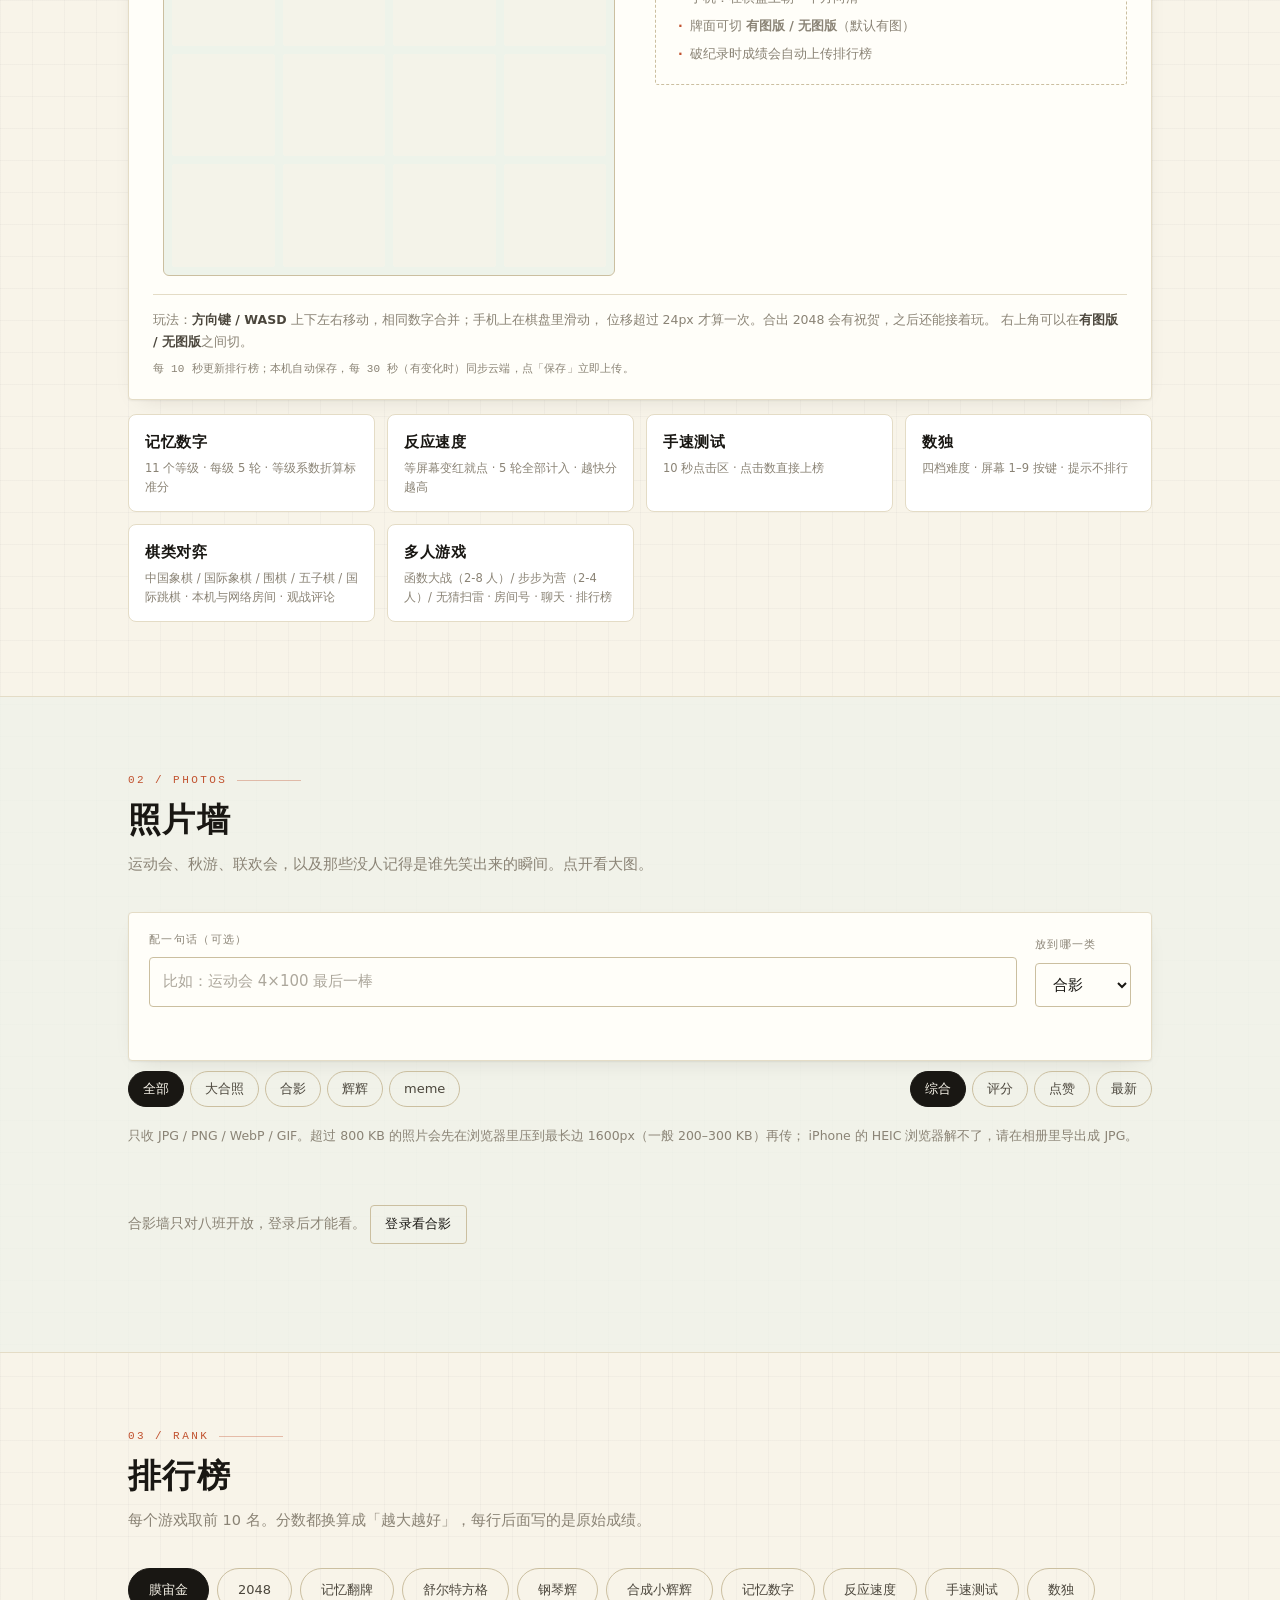
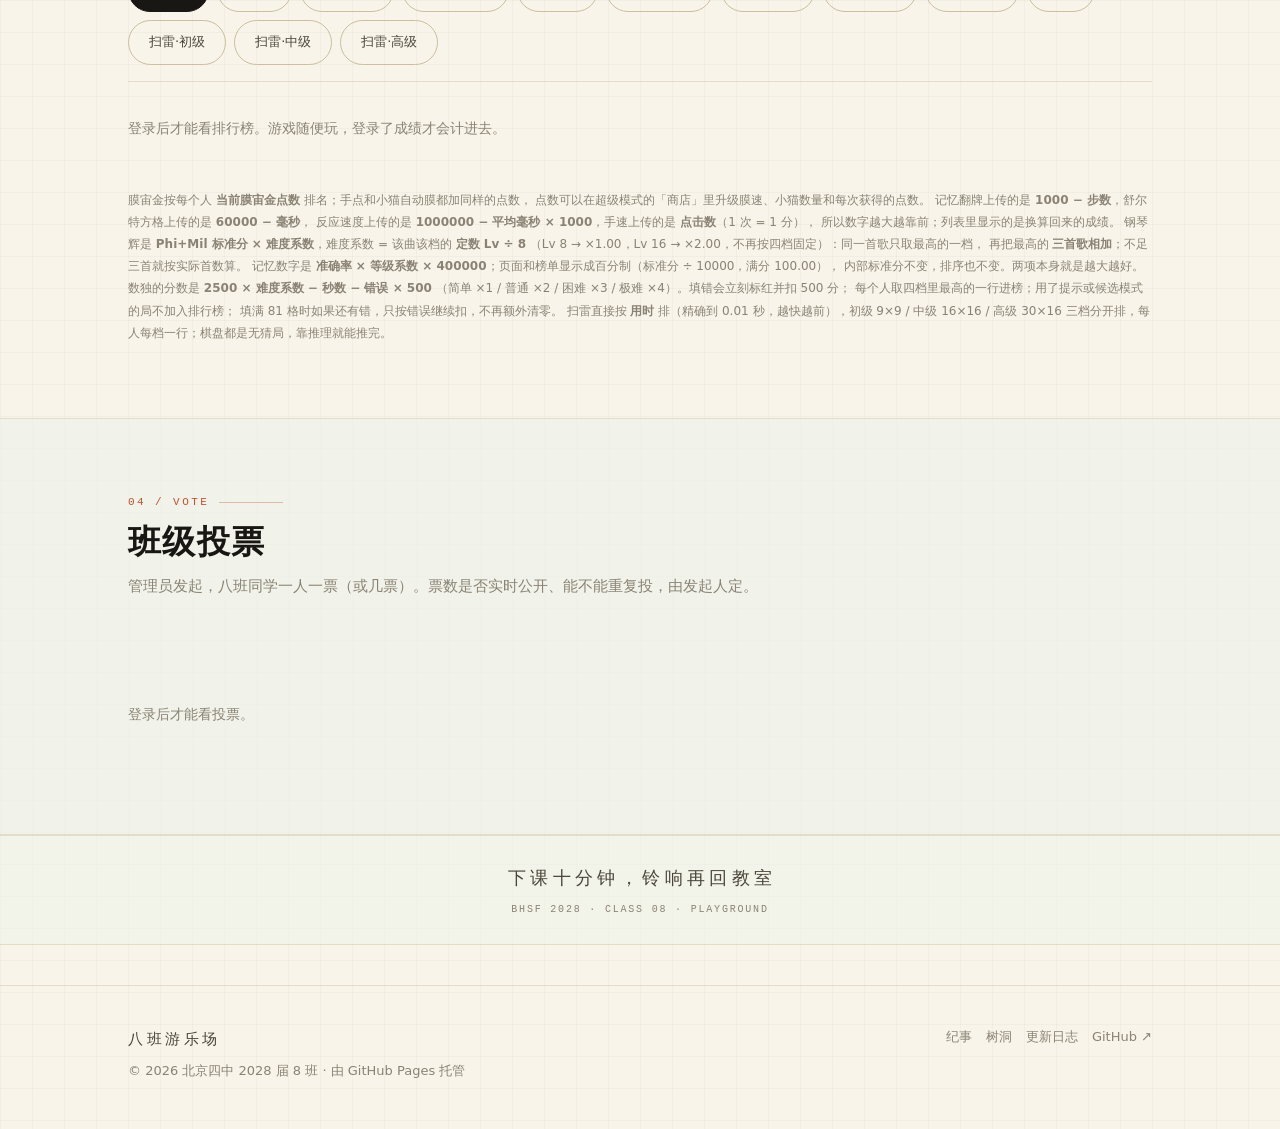
==== commit 09dcbf34: "update: fun 内容更新" ====
--- a/index.html
+++ b/index.html
@@ -17,20 +17,20 @@
 <meta property="og:locale" content="zh_CN">
 <meta name="twitter:card" content="summary">
 
-<link rel="icon" href="assets/favicon.png?v=20261101g140" type="image/png">
-<link rel="apple-touch-icon" href="assets/icon.png?v=20261101g140">
+<link rel="icon" href="assets/favicon.png?v=20261101g141" type="image/png">
+<link rel="apple-touch-icon" href="assets/icon.png?v=20261101g141">
 <script>
-window.B8_BUILD = '20261101g140';
+window.B8_BUILD = '20261101g141';
 // ?t=<时间戳> 透传到每个资源，绕开 GitHub Pages 缓存
 window.B8_T = (function () {
   var m = (location.search || '').match(/[?&]t=([^&]+)/);
   return m ? '&t=' + encodeURIComponent(m[1]) : '';
 })();
 window.B8_TEST = !!window.B8_T;
-document.write('<link rel="stylesheet" href="assets/styles.css?v=20261101g140' + window.B8_T + '">');
+document.write('<link rel="stylesheet" href="assets/styles.css?v=20261101g141' + window.B8_T + '">');
 </script>
-<script src="assets/theme.js?v=20261101g140"></script>
-<link rel="stylesheet" href="assets/theme.css?v=20261101g140">
+<script src="assets/theme.js?v=20261101g141"></script>
+<link rel="stylesheet" href="assets/theme.css?v=20261101g141">
 <script>document.documentElement.classList.add('js');</script>
 </head>
 
@@ -45,7 +45,7 @@
 <header class="site-header" id="site-header">
   <div class="wrap header-inner">
     <a class="brand" href="#top" aria-label="回到顶部">
-      <img class="brand-mark" src="assets/icon.png?v=20261101g140" alt="" width="30" height="30">
+      <img class="brand-mark" src="assets/icon.png?v=20261101g141" alt="" width="30" height="30">
       <span class="brand-text">
         <span class="brand-name">八班游乐场</span>
         <span class="brand-ver" id="brand-ver">v1.0</span>
@@ -171,7 +171,7 @@
       <div class="hero-play" id="mo-play">
         <div class="mo-badge">
           <span class="play-ring" aria-hidden="true"></span>
-          <img class="play-logo" id="mo-logo" src="assets/logo.webp?v=20261101g140" alt="八班班徽" width="200" height="160">
+          <img class="play-logo" id="mo-logo" src="assets/logo.webp?v=20261101g141" alt="八班班徽" width="200" height="160">
           <span class="mo-zj" id="mo-zj">宙金</span>
         </div>
         <div class="mo-cat-wrap" id="mo-cat-wrap" hidden>
@@ -693,7 +693,7 @@
 <script>
 (function () {
   var T = window.B8_T || '';
-  var V = '?v=20261101g140' + T;
+  var V = '?v=20261101g141' + T;
   var list = [
     ['assets/site-config.js', 0],
     ['assets/main.js', 1],
@@ -718,7 +718,7 @@
 (function () {
   if (!('serviceWorker' in navigator)) return;
   window.addEventListener('load', function () {
-    navigator.serviceWorker.register('sw.js?v=20261101g140').catch(function () {});
+    navigator.serviceWorker.register('sw.js?v=20261101g141').catch(function () {});
   });
 })();
 </script>
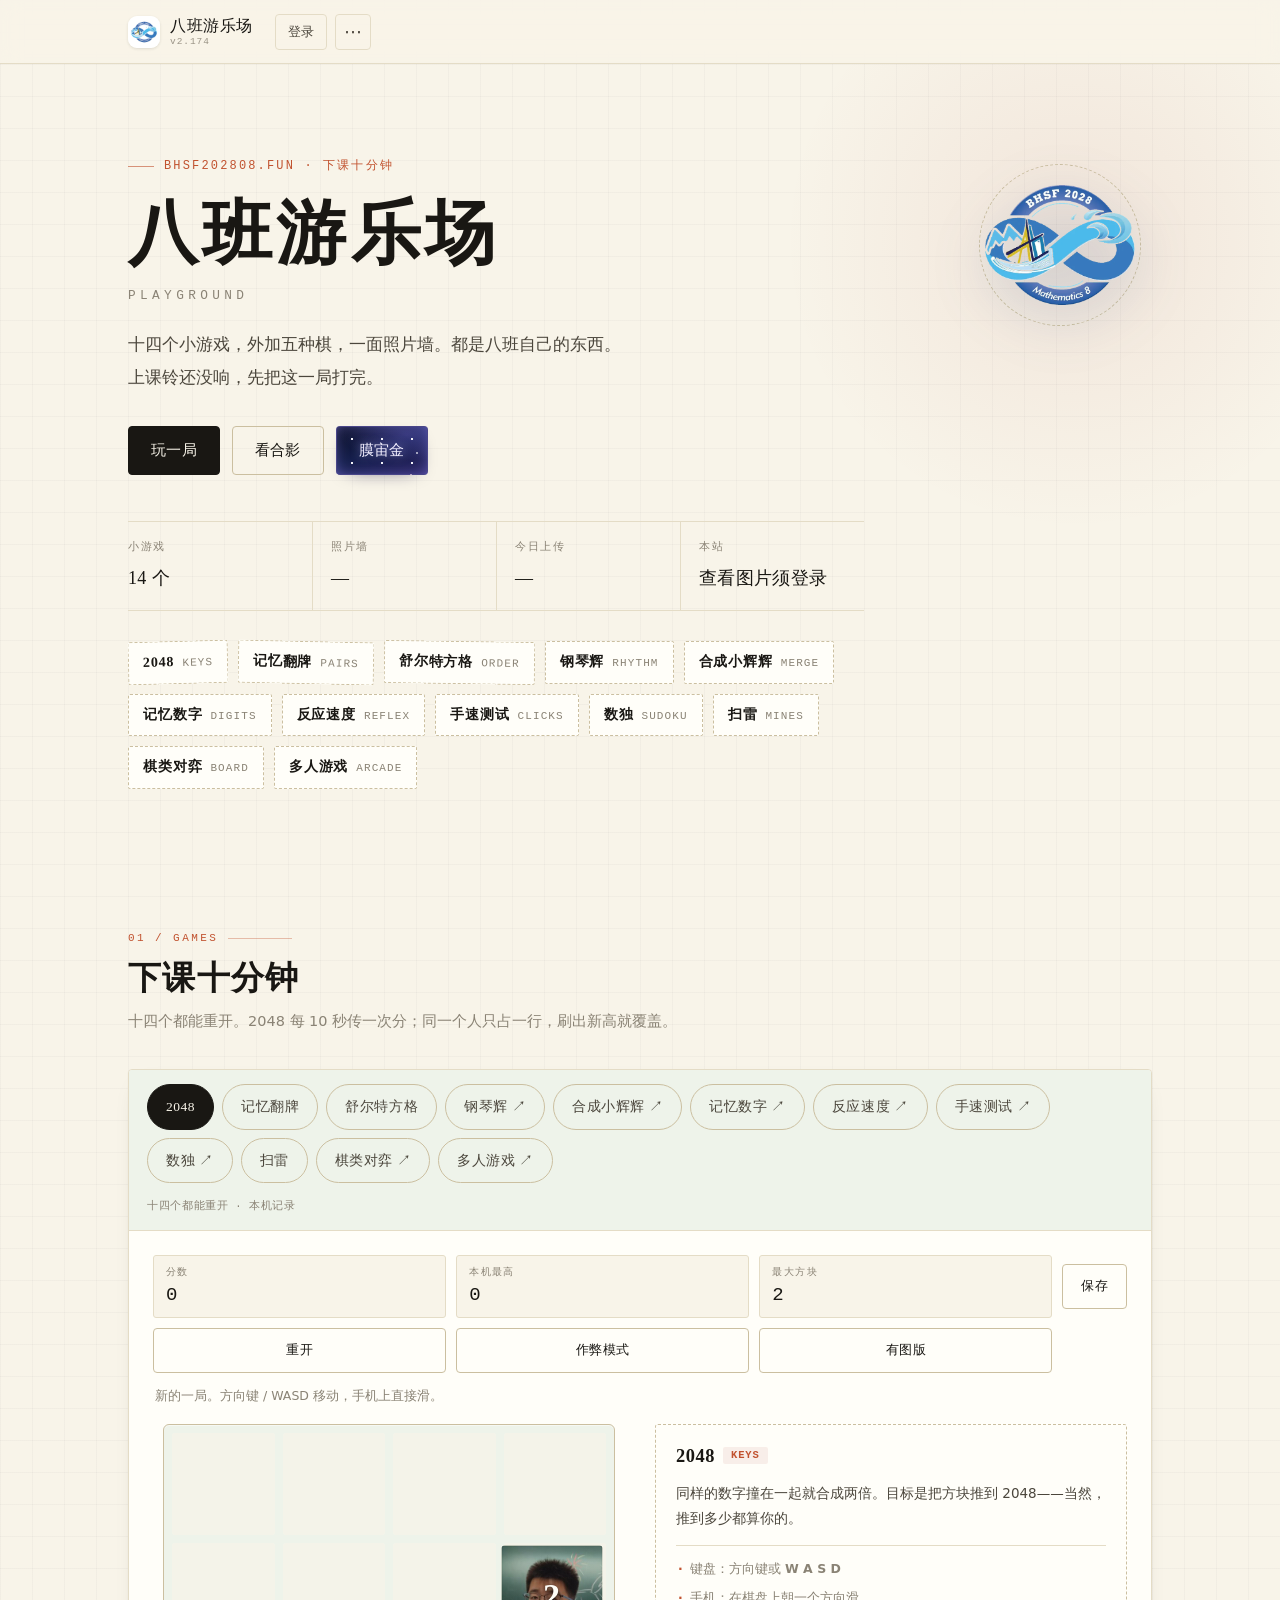
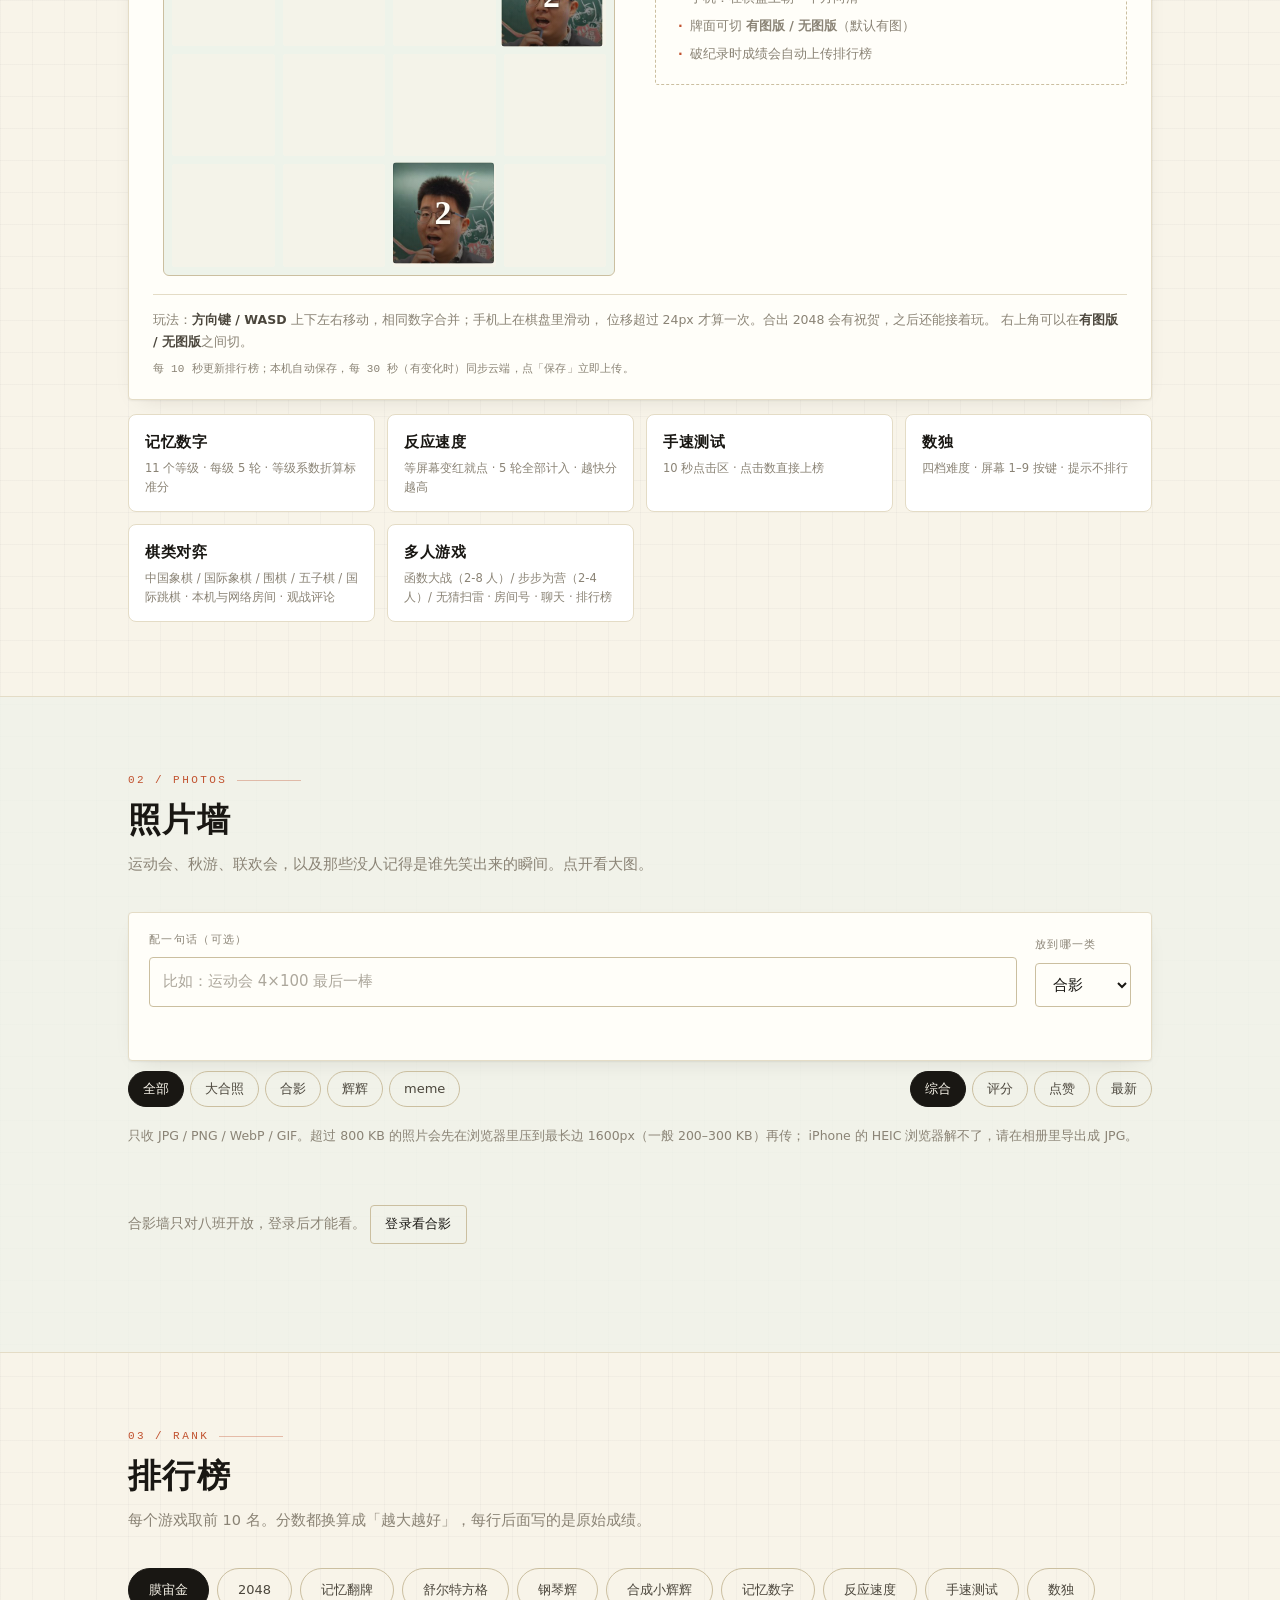
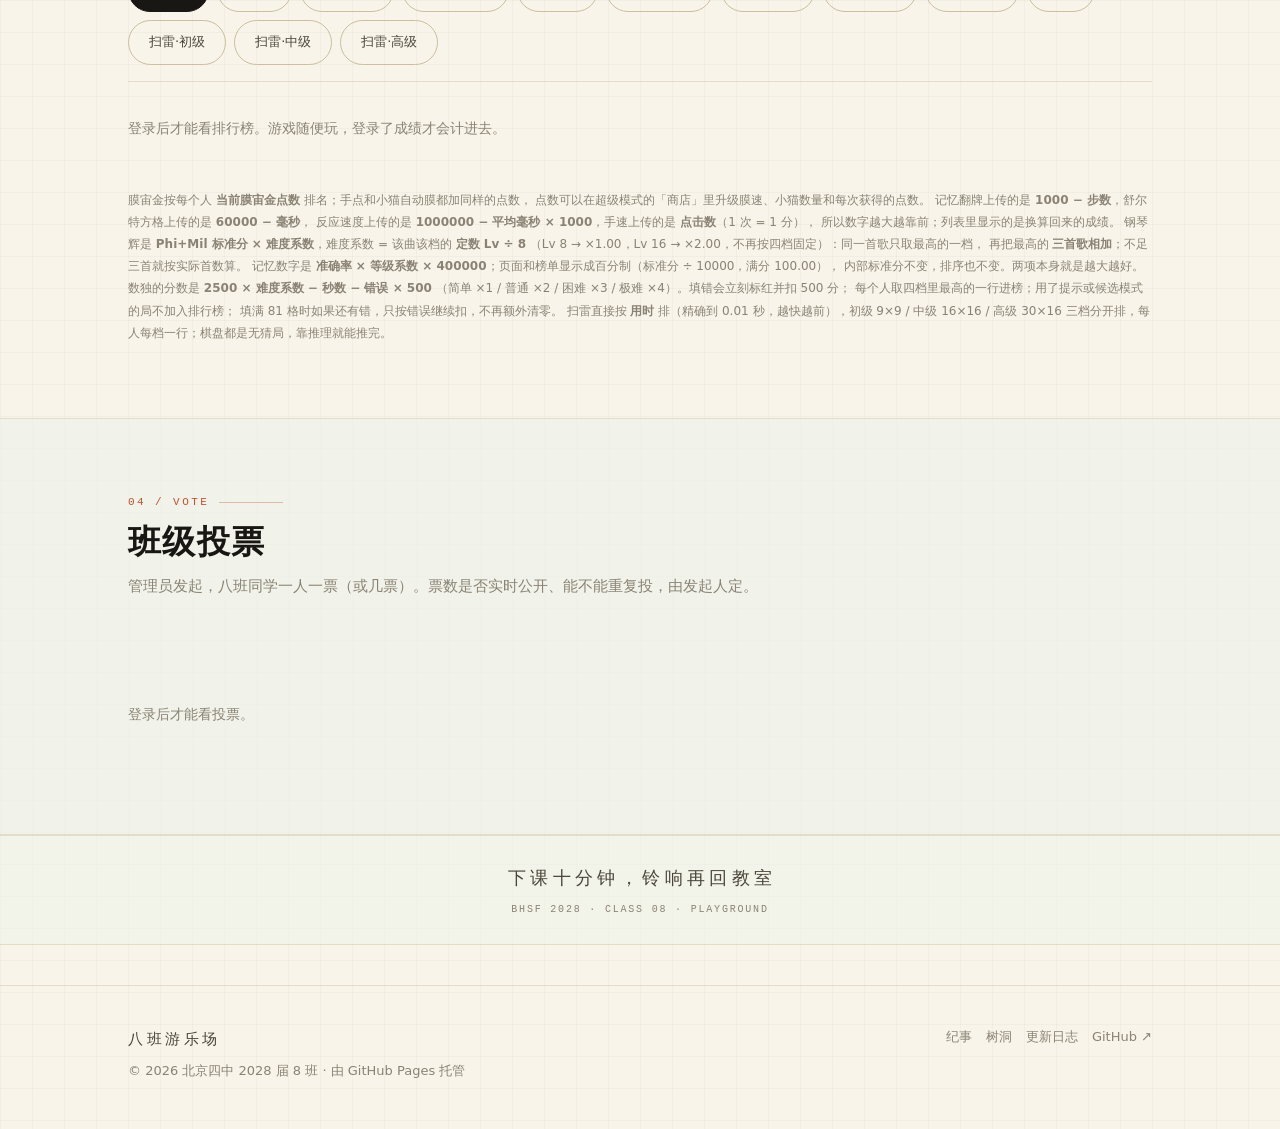
==== commit 90cd8e3d: "update: fun 内容更新" ====
--- a/index.html
+++ b/index.html
@@ -17,20 +17,20 @@
 <meta property="og:locale" content="zh_CN">
 <meta name="twitter:card" content="summary">
 
-<link rel="icon" href="assets/favicon.png?v=20261101g141" type="image/png">
-<link rel="apple-touch-icon" href="assets/icon.png?v=20261101g141">
+<link rel="icon" href="assets/favicon.png?v=20261101g142" type="image/png">
+<link rel="apple-touch-icon" href="assets/icon.png?v=20261101g142">
 <script>
-window.B8_BUILD = '20261101g141';
+window.B8_BUILD = '20261101g142';
 // ?t=<时间戳> 透传到每个资源，绕开 GitHub Pages 缓存
 window.B8_T = (function () {
   var m = (location.search || '').match(/[?&]t=([^&]+)/);
   return m ? '&t=' + encodeURIComponent(m[1]) : '';
 })();
 window.B8_TEST = !!window.B8_T;
-document.write('<link rel="stylesheet" href="assets/styles.css?v=20261101g141' + window.B8_T + '">');
+document.write('<link rel="stylesheet" href="assets/styles.css?v=20261101g142' + window.B8_T + '">');
 </script>
-<script src="assets/theme.js?v=20261101g141"></script>
-<link rel="stylesheet" href="assets/theme.css?v=20261101g141">
+<script src="assets/theme.js?v=20261101g142"></script>
+<link rel="stylesheet" href="assets/theme.css?v=20261101g142">
 <script>document.documentElement.classList.add('js');</script>
 </head>
 
@@ -45,7 +45,7 @@
 <header class="site-header" id="site-header">
   <div class="wrap header-inner">
     <a class="brand" href="#top" aria-label="回到顶部">
-      <img class="brand-mark" src="assets/icon.png?v=20261101g141" alt="" width="30" height="30">
+      <img class="brand-mark" src="assets/icon.png?v=20261101g142" alt="" width="30" height="30">
       <span class="brand-text">
         <span class="brand-name">八班游乐场</span>
         <span class="brand-ver" id="brand-ver">v1.0</span>
@@ -171,7 +171,7 @@
       <div class="hero-play" id="mo-play">
         <div class="mo-badge">
           <span class="play-ring" aria-hidden="true"></span>
-          <img class="play-logo" id="mo-logo" src="assets/logo.webp?v=20261101g141" alt="八班班徽" width="200" height="160">
+          <img class="play-logo" id="mo-logo" src="assets/logo.webp?v=20261101g142" alt="八班班徽" width="200" height="160">
           <span class="mo-zj" id="mo-zj">宙金</span>
         </div>
         <div class="mo-cat-wrap" id="mo-cat-wrap" hidden>
@@ -693,7 +693,7 @@
 <script>
 (function () {
   var T = window.B8_T || '';
-  var V = '?v=20261101g141' + T;
+  var V = '?v=20261101g142' + T;
   var list = [
     ['assets/site-config.js', 0],
     ['assets/main.js', 1],
@@ -718,7 +718,7 @@
 (function () {
   if (!('serviceWorker' in navigator)) return;
   window.addEventListener('load', function () {
-    navigator.serviceWorker.register('sw.js?v=20261101g141').catch(function () {});
+    navigator.serviceWorker.register('sw.js?v=20261101g142').catch(function () {});
   });
 })();
 </script>
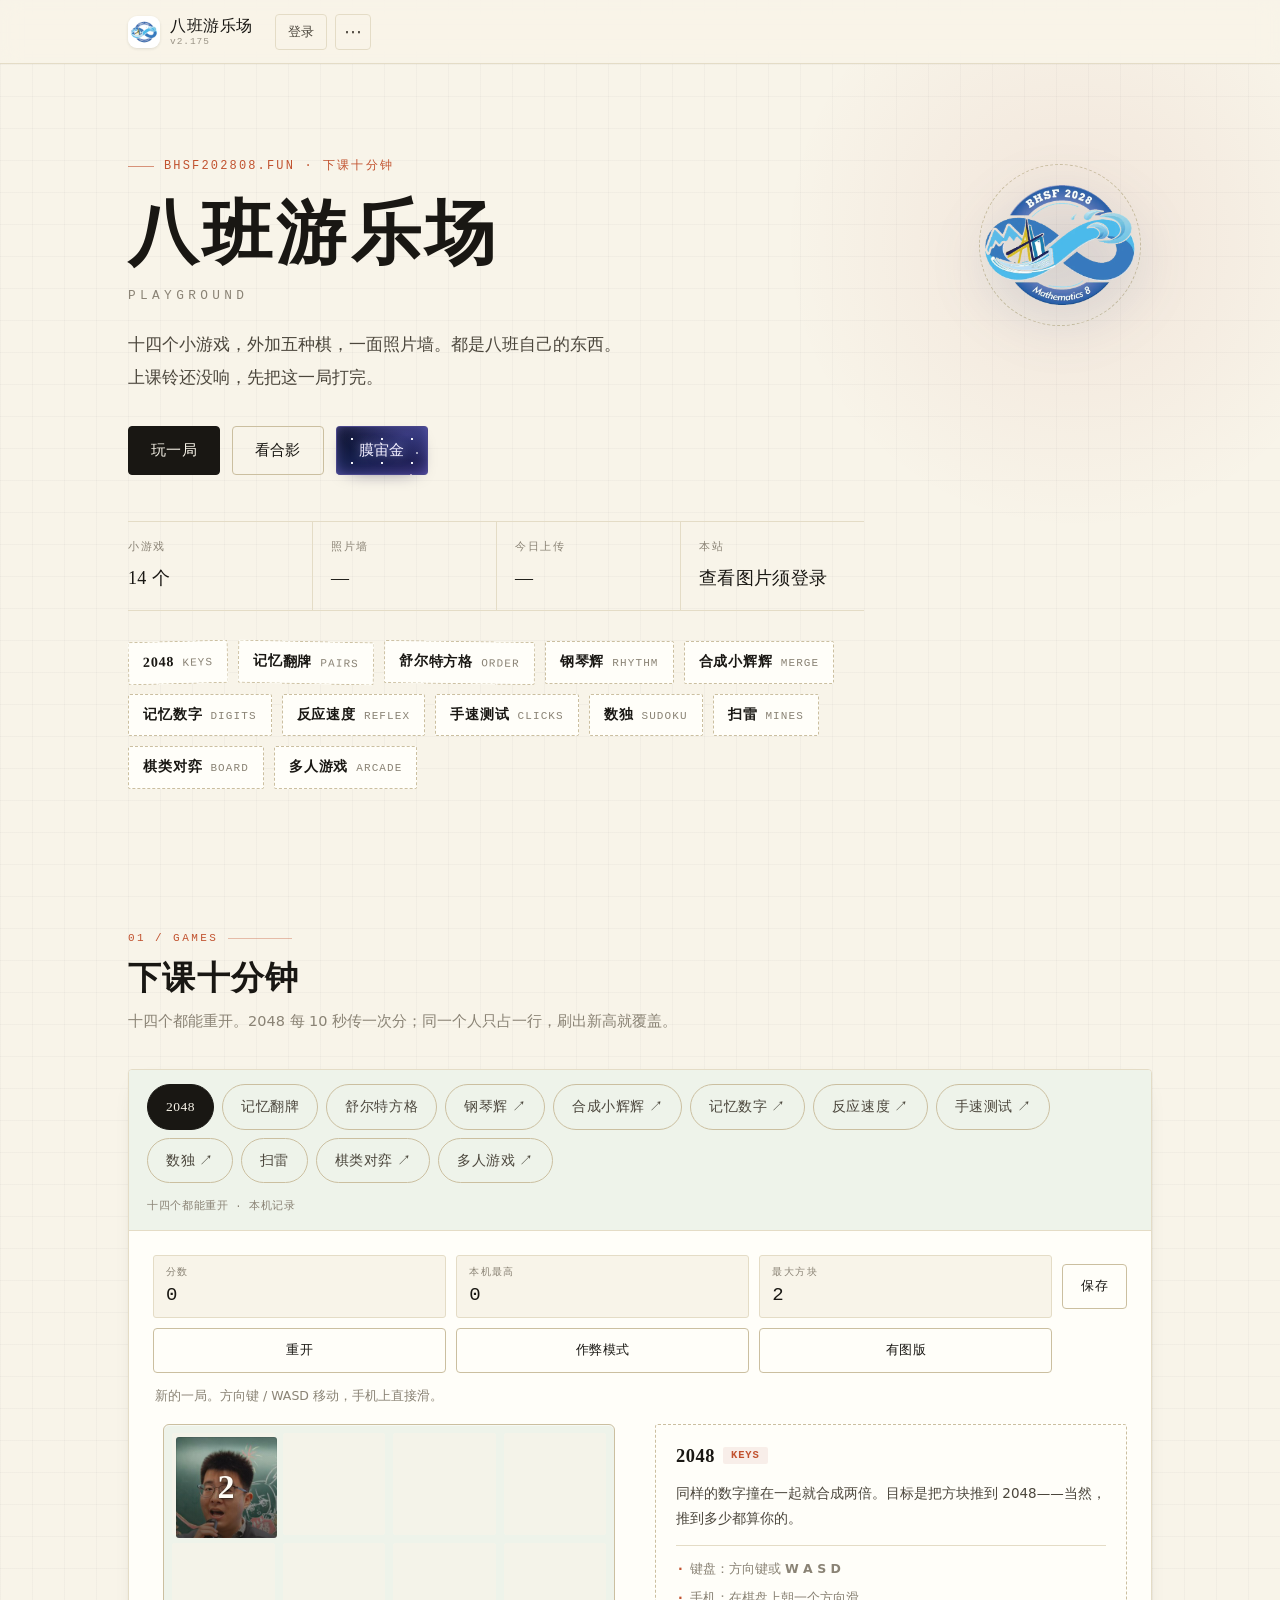
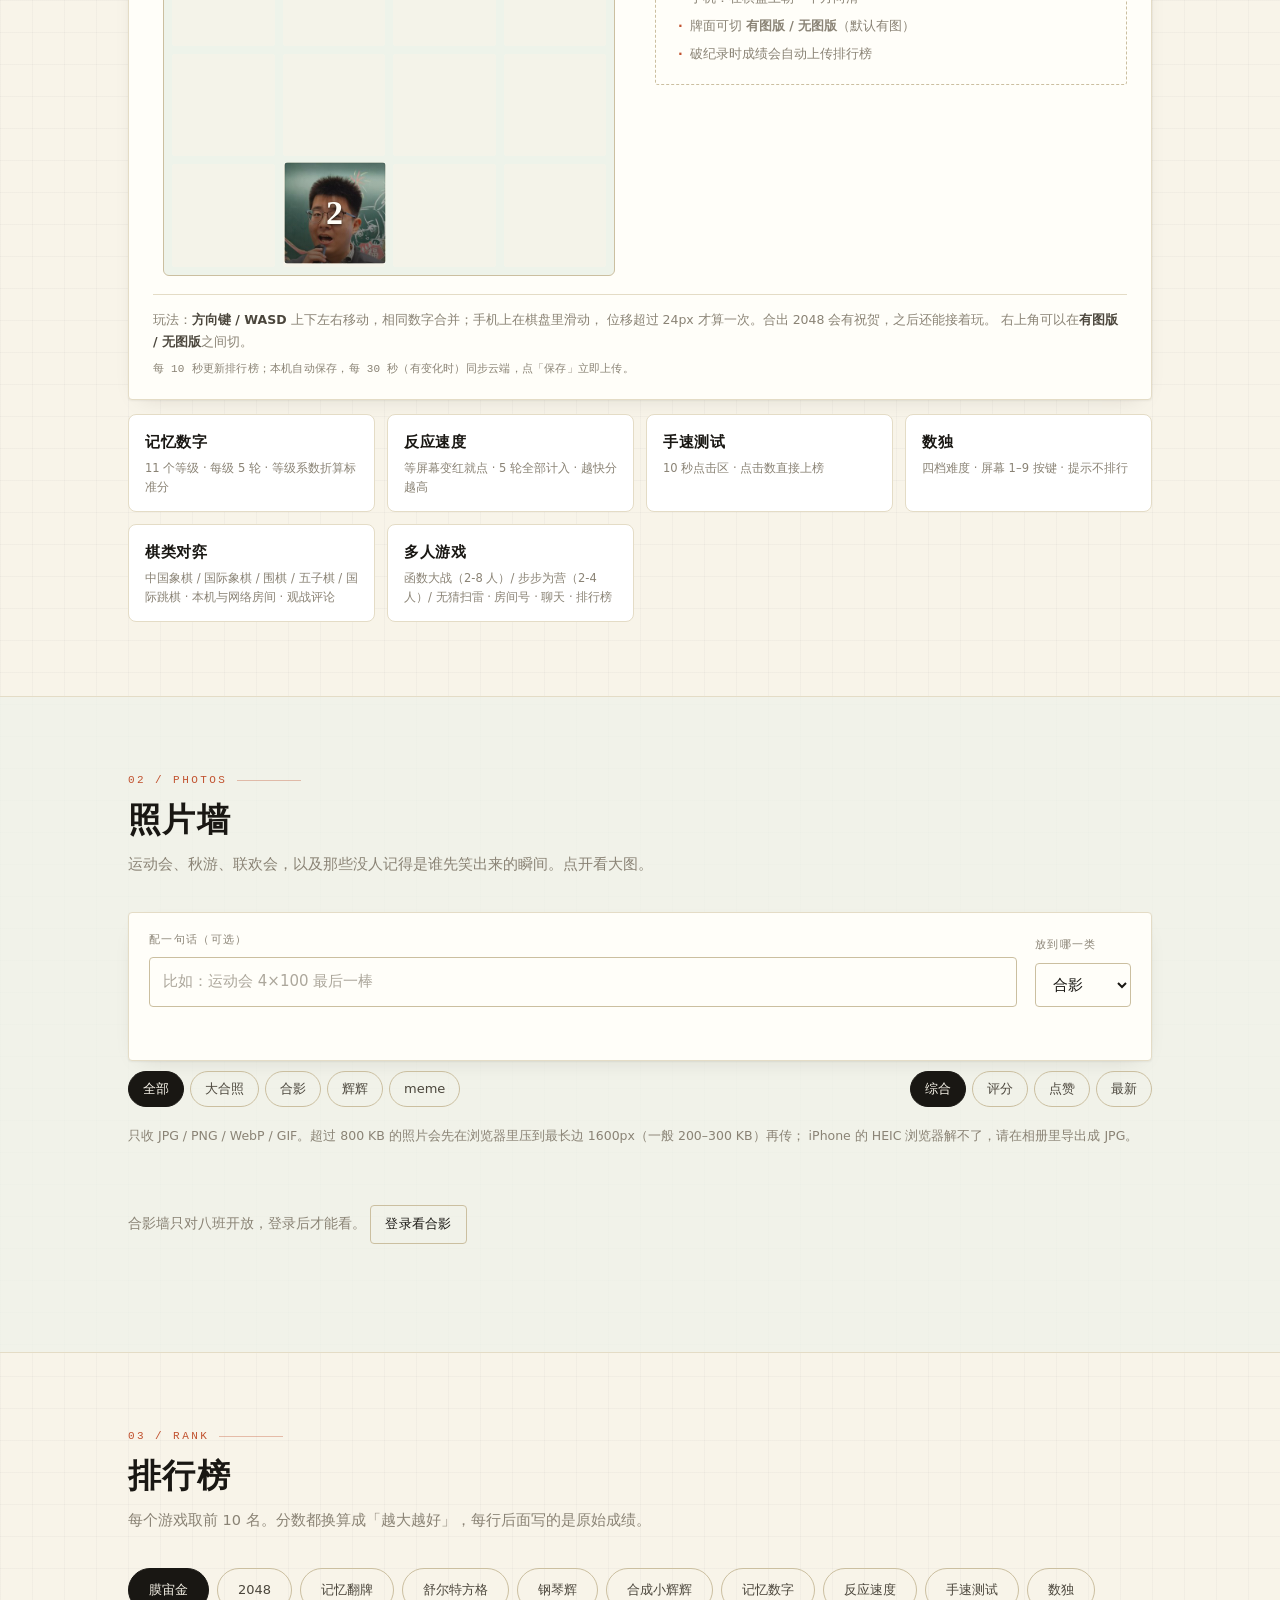
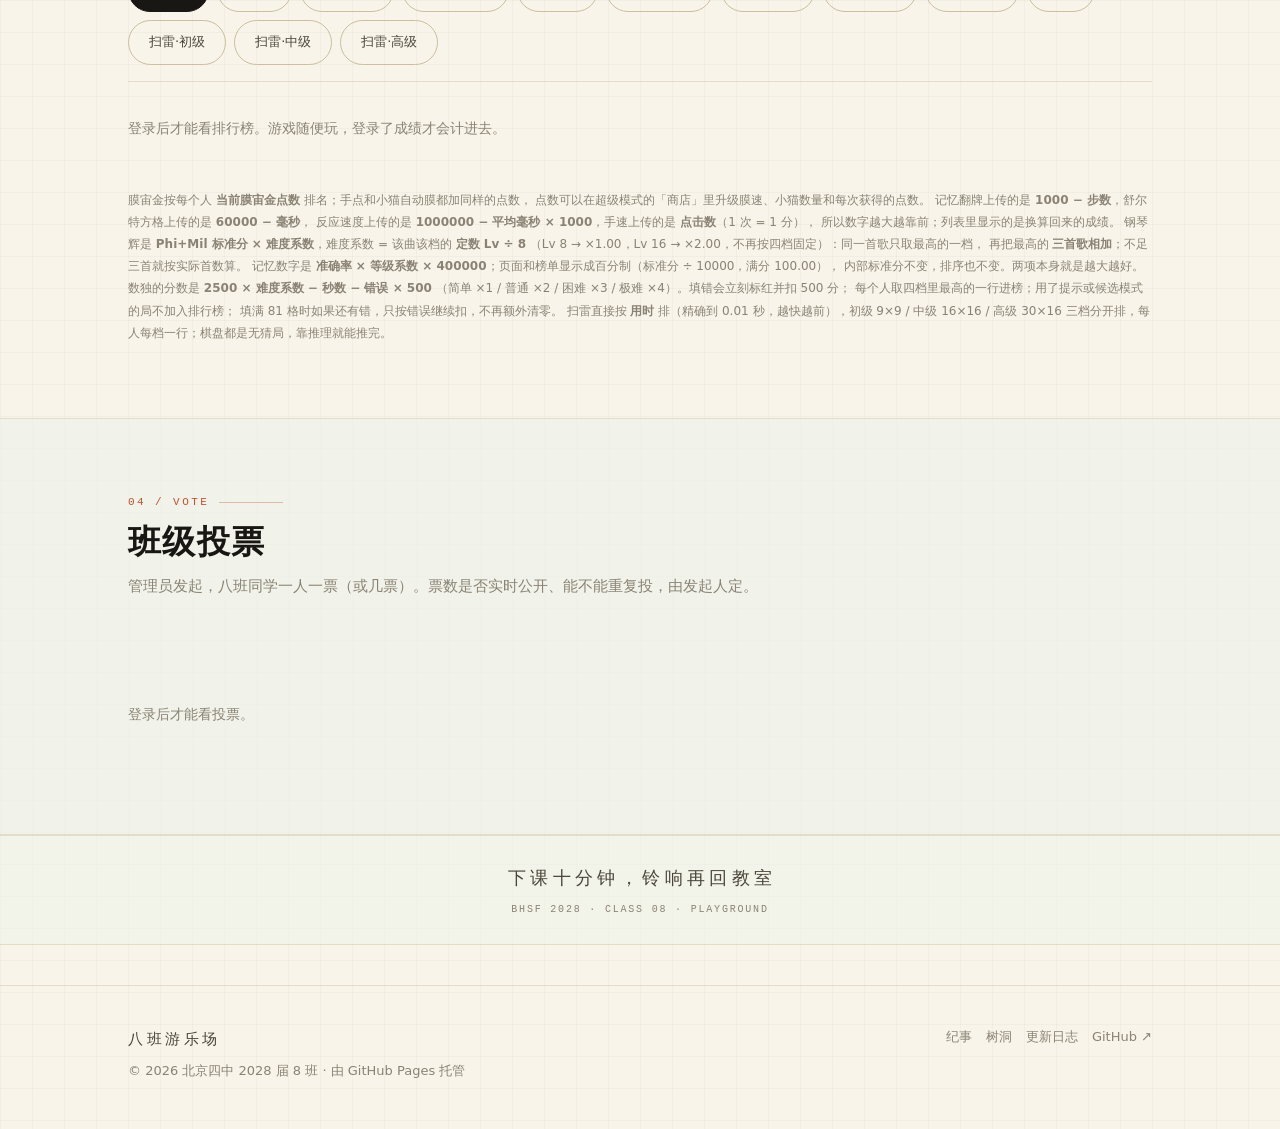
==== commit 3e7db828: "update: fun 内容更新" ====
--- a/index.html
+++ b/index.html
@@ -17,20 +17,20 @@
 <meta property="og:locale" content="zh_CN">
 <meta name="twitter:card" content="summary">
 
-<link rel="icon" href="assets/favicon.png?v=20261101g142" type="image/png">
-<link rel="apple-touch-icon" href="assets/icon.png?v=20261101g142">
+<link rel="icon" href="assets/favicon.png?v=20261101g143" type="image/png">
+<link rel="apple-touch-icon" href="assets/icon.png?v=20261101g143">
 <script>
-window.B8_BUILD = '20261101g142';
+window.B8_BUILD = '20261101g143';
 // ?t=<时间戳> 透传到每个资源，绕开 GitHub Pages 缓存
 window.B8_T = (function () {
   var m = (location.search || '').match(/[?&]t=([^&]+)/);
   return m ? '&t=' + encodeURIComponent(m[1]) : '';
 })();
 window.B8_TEST = !!window.B8_T;
-document.write('<link rel="stylesheet" href="assets/styles.css?v=20261101g142' + window.B8_T + '">');
+document.write('<link rel="stylesheet" href="assets/styles.css?v=20261101g143' + window.B8_T + '">');
 </script>
-<script src="assets/theme.js?v=20261101g142"></script>
-<link rel="stylesheet" href="assets/theme.css?v=20261101g142">
+<script src="assets/theme.js?v=20261101g143"></script>
+<link rel="stylesheet" href="assets/theme.css?v=20261101g143">
 <script>document.documentElement.classList.add('js');</script>
 </head>
 
@@ -45,7 +45,7 @@
 <header class="site-header" id="site-header">
   <div class="wrap header-inner">
     <a class="brand" href="#top" aria-label="回到顶部">
-      <img class="brand-mark" src="assets/icon.png?v=20261101g142" alt="" width="30" height="30">
+      <img class="brand-mark" src="assets/icon.png?v=20261101g143" alt="" width="30" height="30">
       <span class="brand-text">
         <span class="brand-name">八班游乐场</span>
         <span class="brand-ver" id="brand-ver">v1.0</span>
@@ -171,7 +171,7 @@
       <div class="hero-play" id="mo-play">
         <div class="mo-badge">
           <span class="play-ring" aria-hidden="true"></span>
-          <img class="play-logo" id="mo-logo" src="assets/logo.webp?v=20261101g142" alt="八班班徽" width="200" height="160">
+          <img class="play-logo" id="mo-logo" src="assets/logo.webp?v=20261101g143" alt="八班班徽" width="200" height="160">
           <span class="mo-zj" id="mo-zj">宙金</span>
         </div>
         <div class="mo-cat-wrap" id="mo-cat-wrap" hidden>
@@ -693,7 +693,7 @@
 <script>
 (function () {
   var T = window.B8_T || '';
-  var V = '?v=20261101g142' + T;
+  var V = '?v=20261101g143' + T;
   var list = [
     ['assets/site-config.js', 0],
     ['assets/main.js', 1],
@@ -718,7 +718,7 @@
 (function () {
   if (!('serviceWorker' in navigator)) return;
   window.addEventListener('load', function () {
-    navigator.serviceWorker.register('sw.js?v=20261101g142').catch(function () {});
+    navigator.serviceWorker.register('sw.js?v=20261101g143').catch(function () {});
   });
 })();
 </script>
